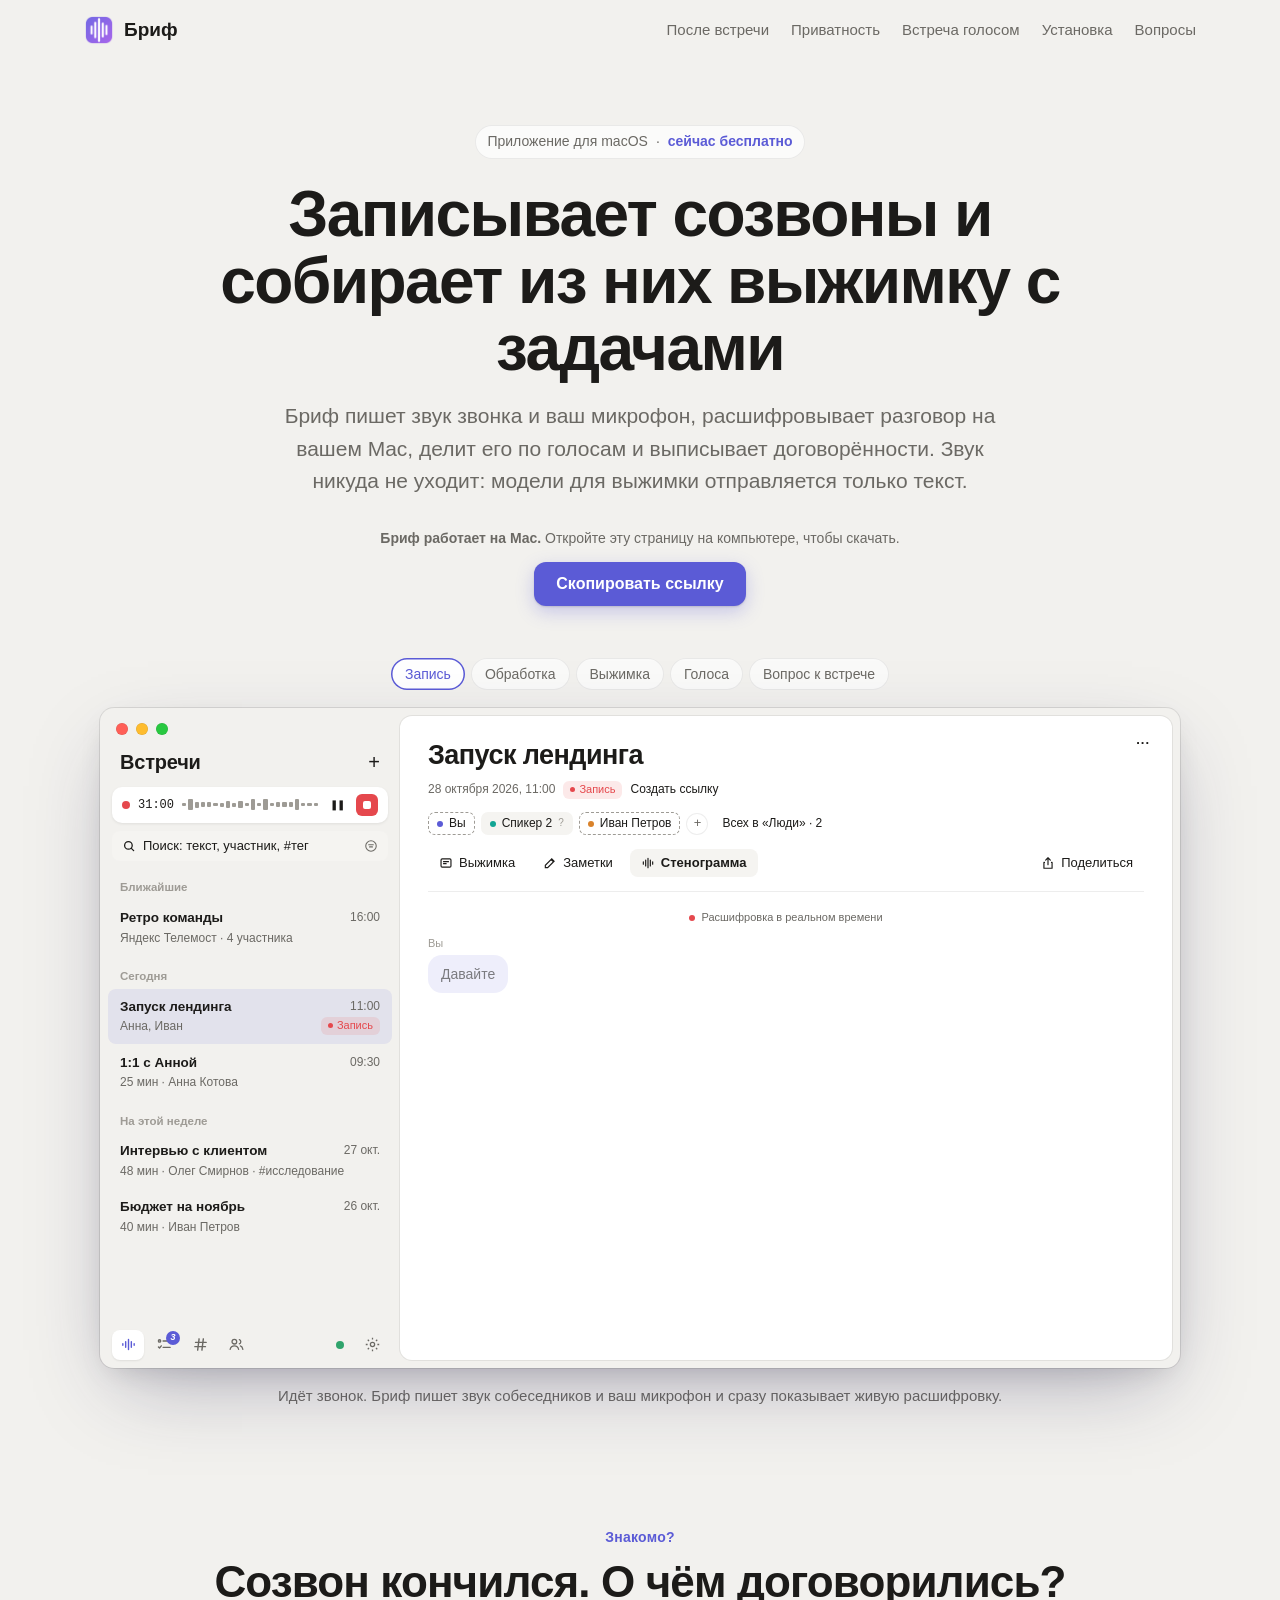
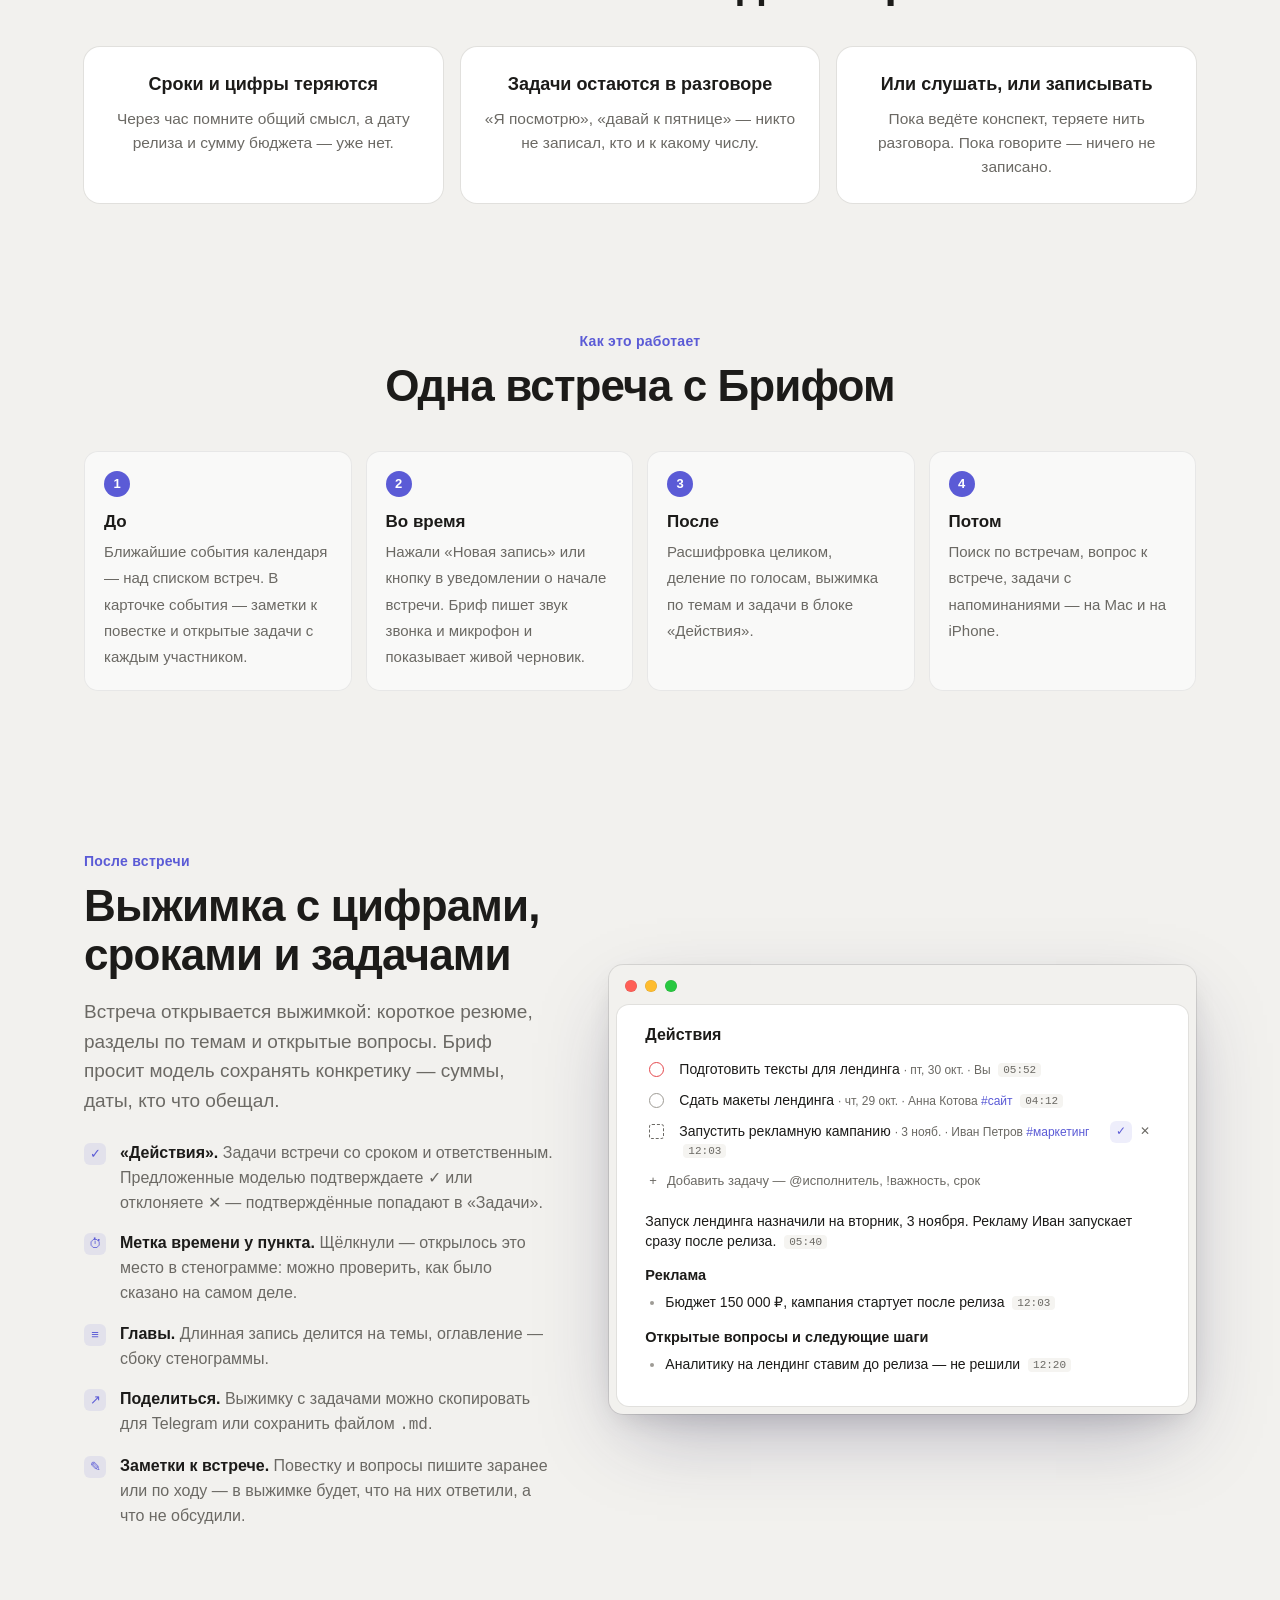
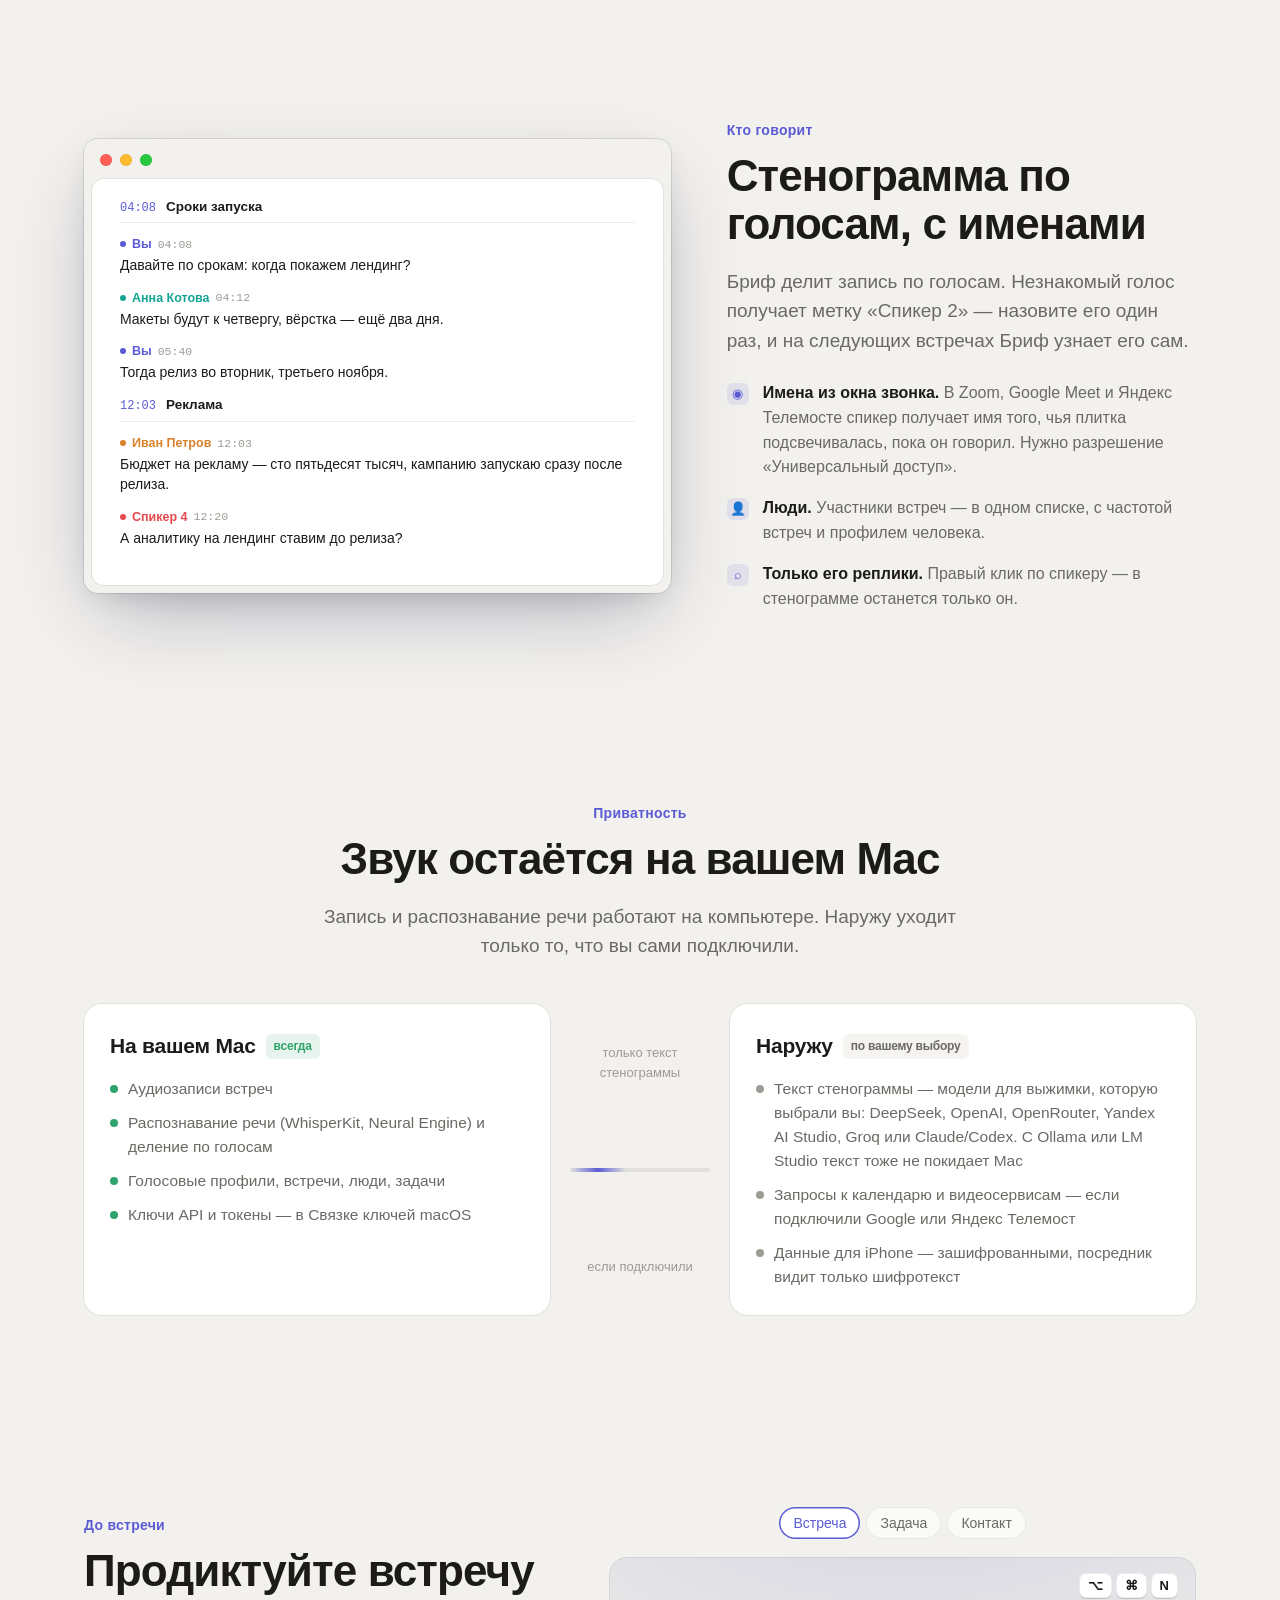
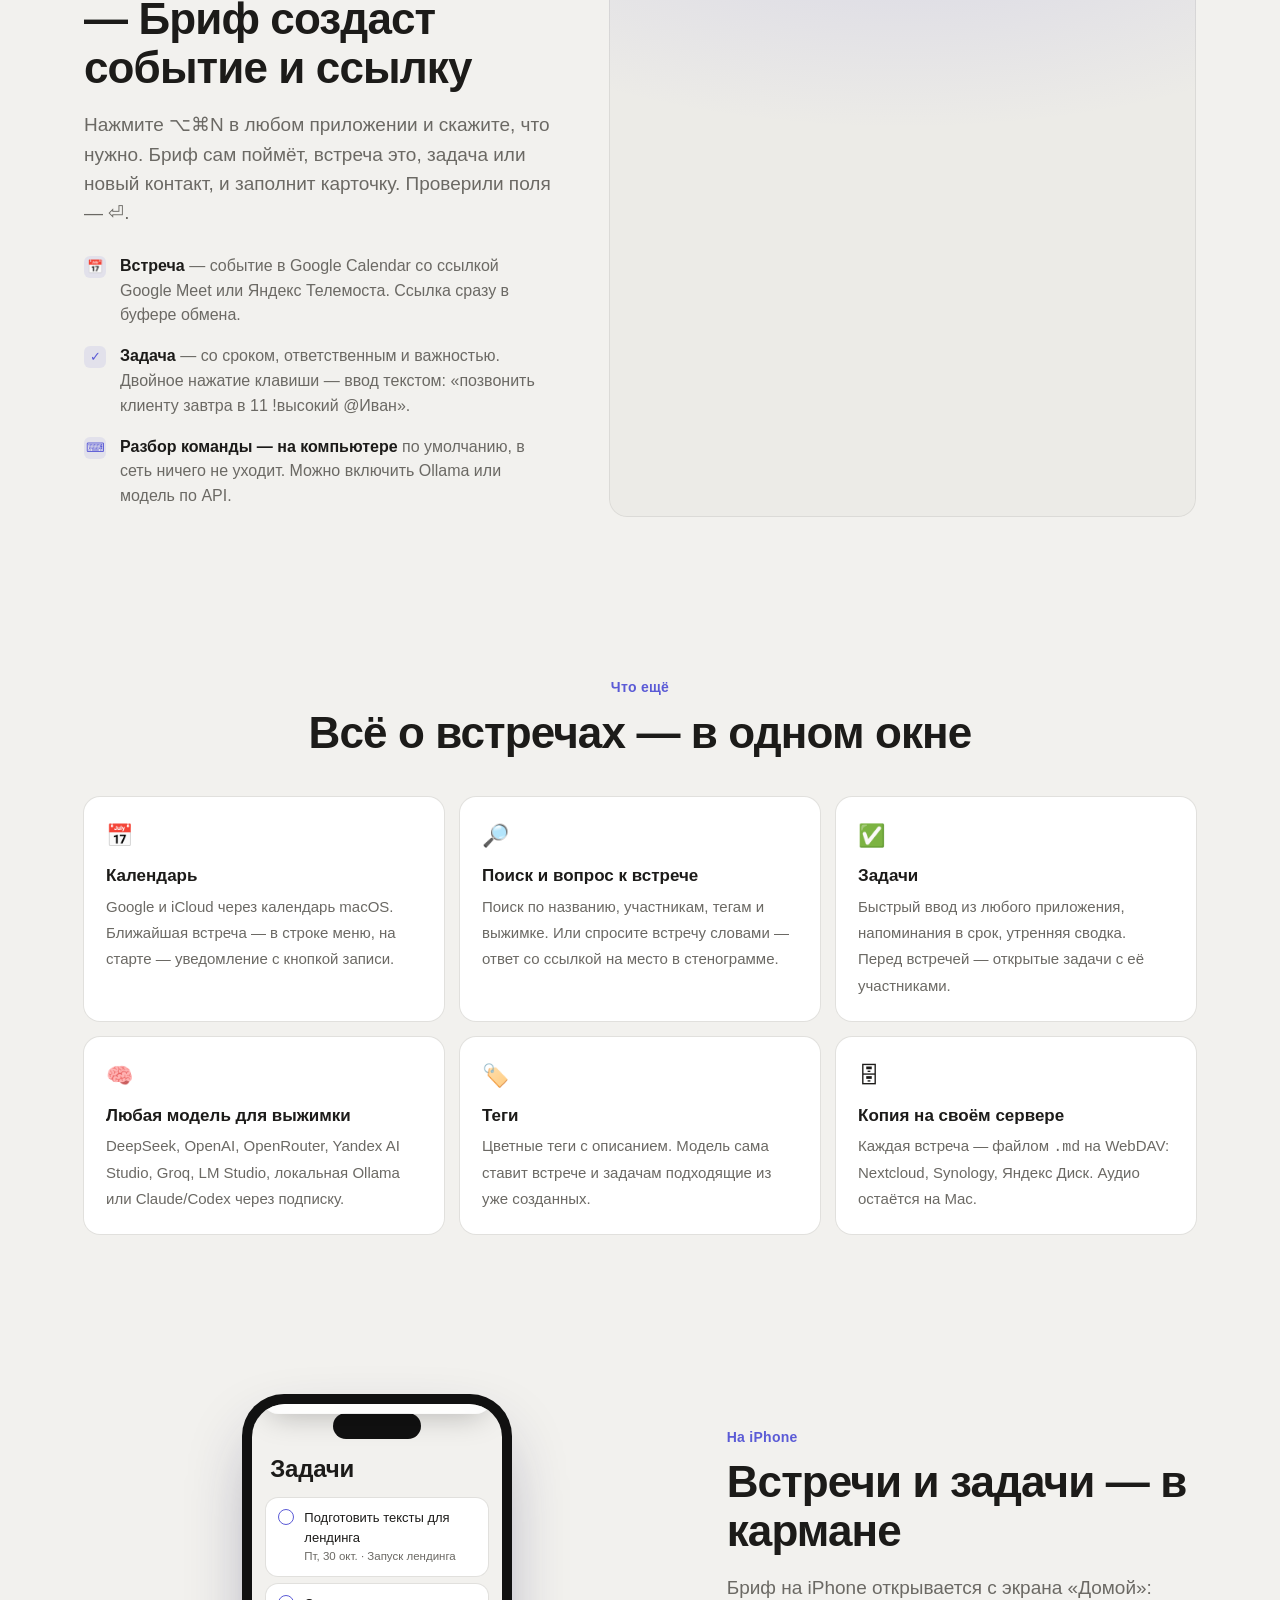
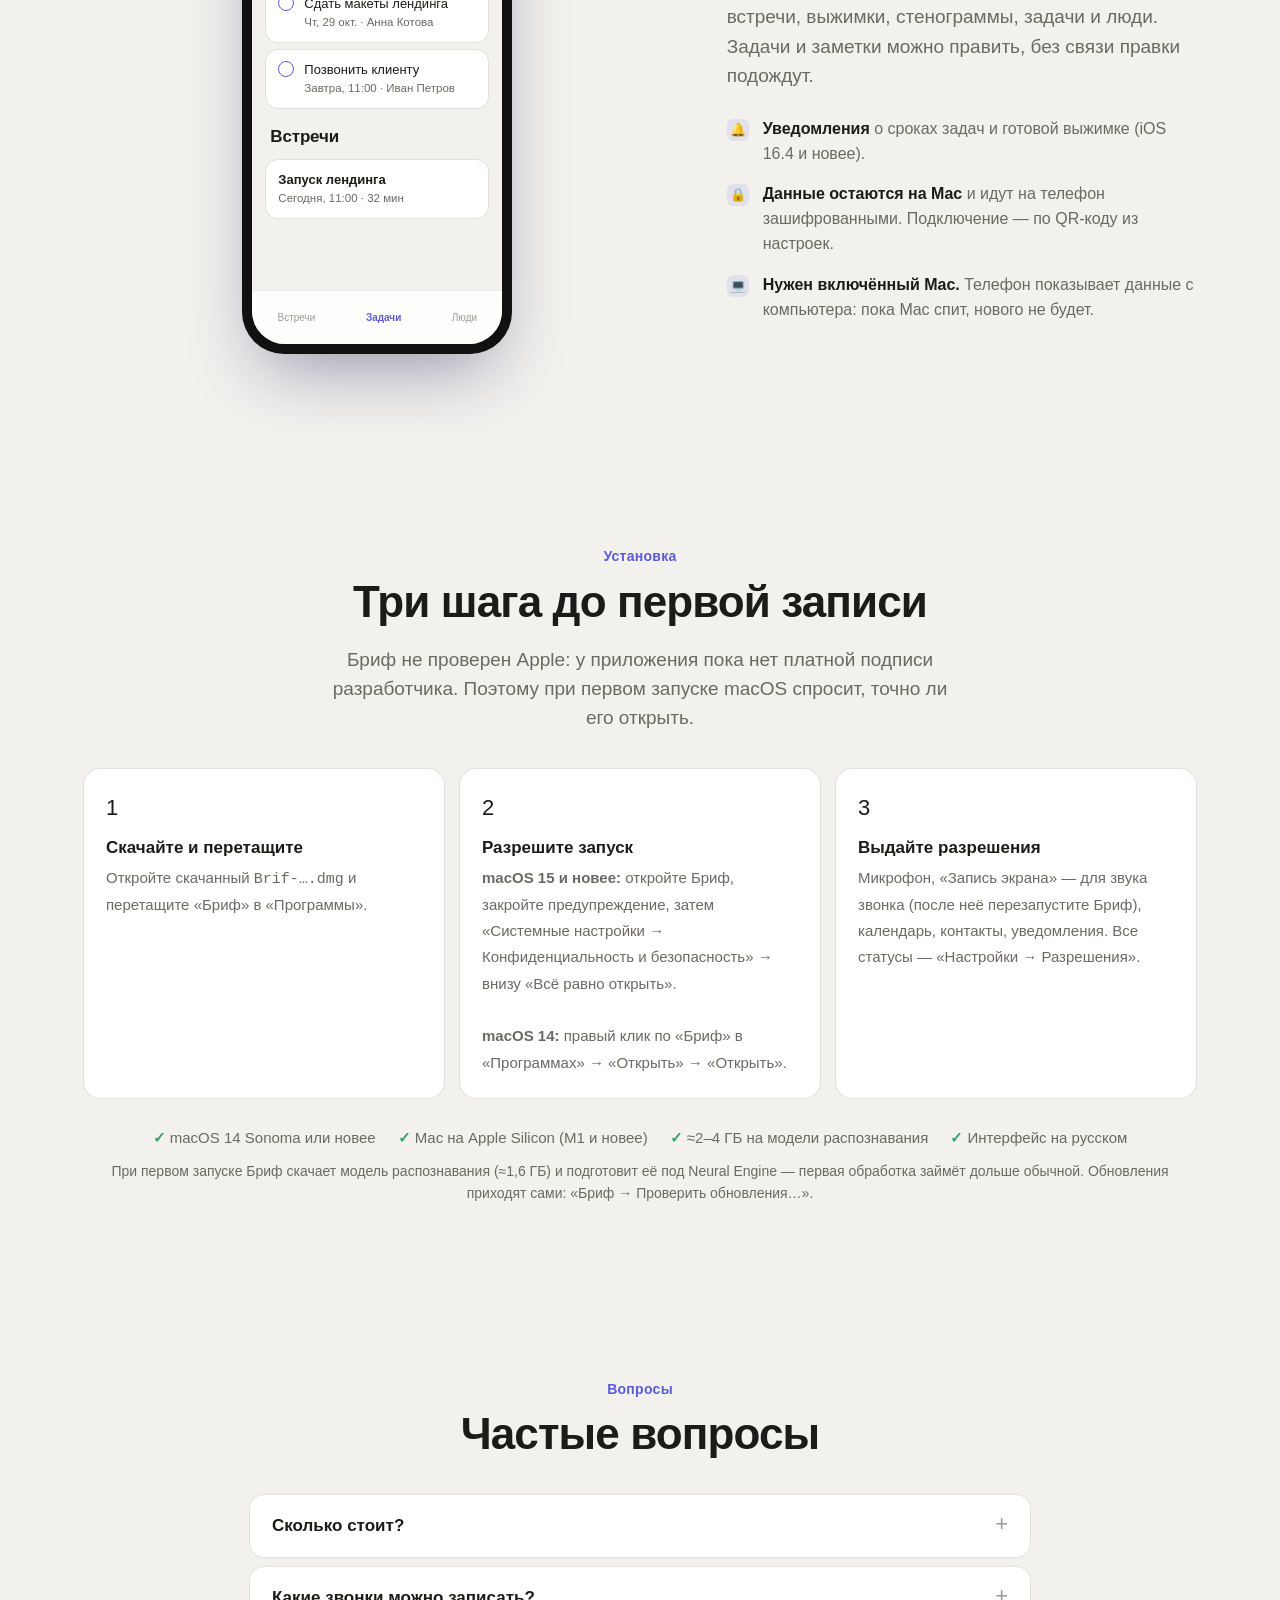
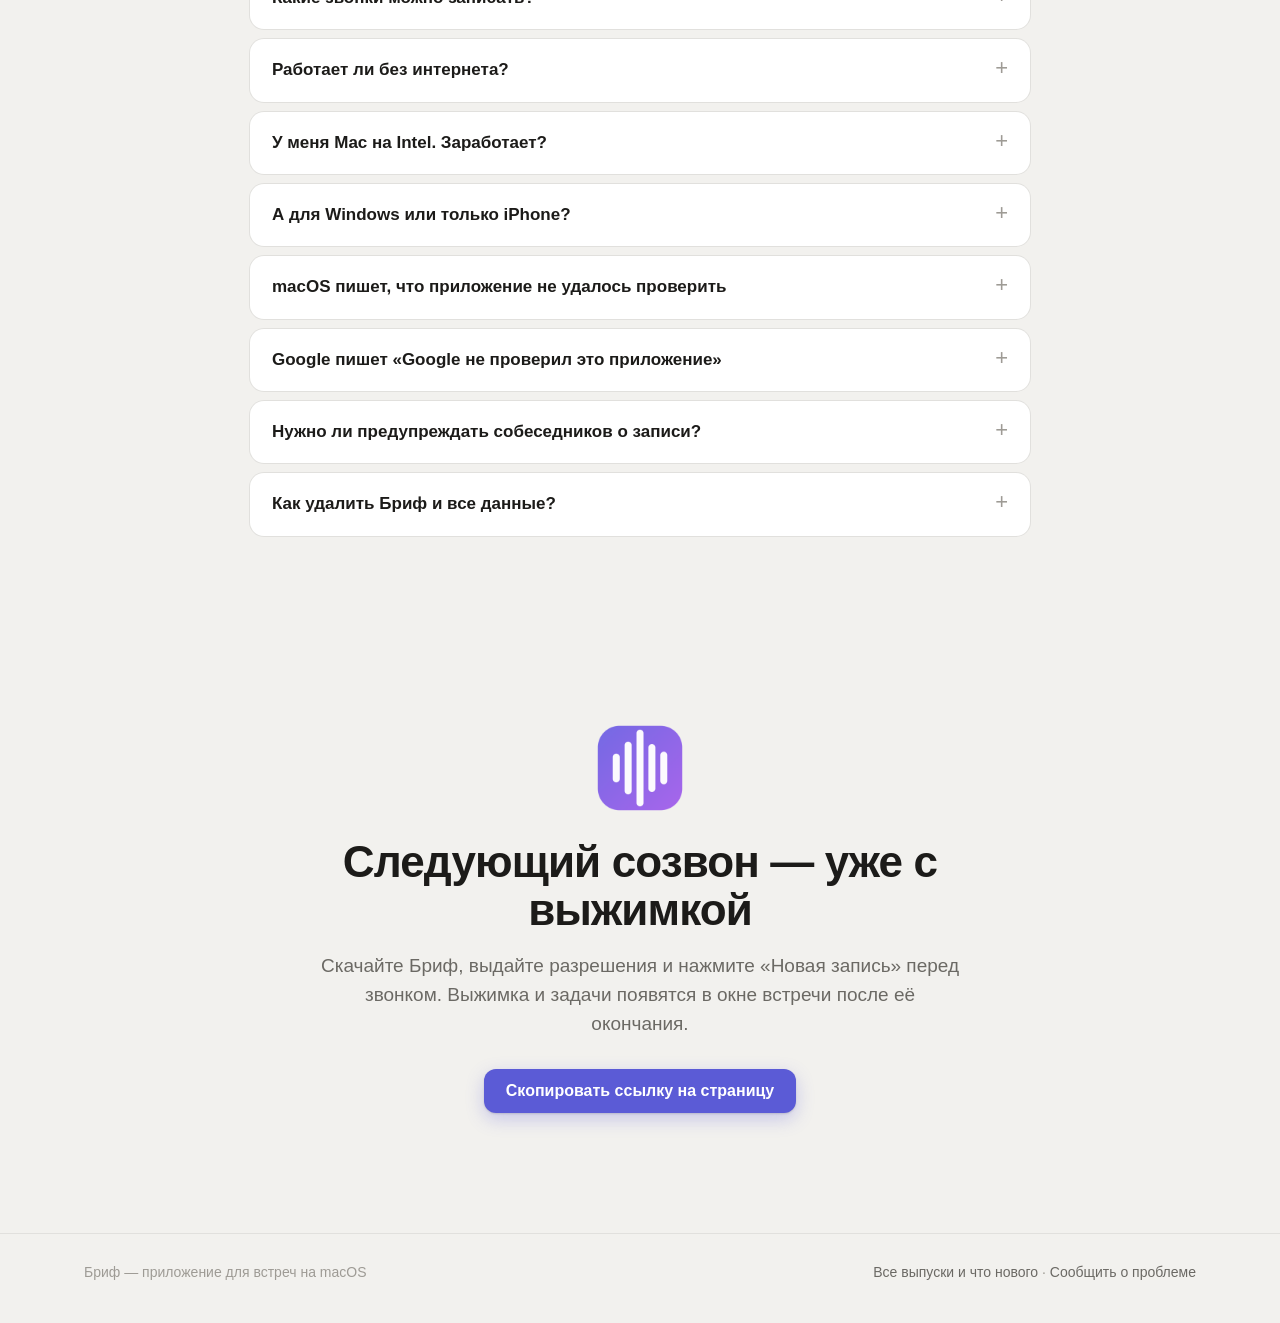
==== index.html @ f9ebab4f "Сайт: 7ab4087" ====
<!doctype html>
<html lang="ru">
<head>
<meta charset="utf-8">
<meta name="viewport" content="width=device-width, initial-scale=1">
<title>Бриф — записывает созвоны и делает выжимку с задачами · macOS</title>
<meta name="description" content="Приложение для Mac: записывает созвон, расшифровывает его на компьютере, делит по голосам и собирает выжимку с задачами. Звук не покидает Mac.">
<meta property="og:type" content="website">
<meta property="og:locale" content="ru_RU">
<meta property="og:title" content="Бриф — выжимка и задачи после каждого созвона">
<meta property="og:description" content="Записывает созвон, расшифровывает на вашем Mac, делит по голосам и собирает договорённости. Сейчас бесплатно.">
<meta property="og:image" content="https://23brezhnev.github.io/brif-releases/assets/og.png">
<meta property="og:image:width" content="1200">
<meta property="og:image:height" content="630">
<meta property="og:url" content="https://23brezhnev.github.io/brif-releases/">
<meta name="twitter:card" content="summary_large_image">
<link rel="icon" type="image/png" href="assets/favicon.png">
<link rel="apple-touch-icon" href="assets/icon.png">
<script>document.documentElement.classList.add('js')</script>
<link rel="stylesheet" href="styles.css">
<script src="app.js" defer></script>
</head>
<body>

<header class="topbar">
  <div class="wrap">
    <a class="brand" href="#"><img src="assets/icon.png" alt="">Бриф</a>
    <nav class="topnav">
      <a href="#after">После встречи</a>
      <a href="#privacy">Приватность</a>
      <a href="#voice">Встреча голосом</a>
      <a href="#install">Установка</a>
      <a href="#faq">Вопросы</a>
    </nav>
    <a class="btn small mac-only" data-download href="https://github.com/23brezhnev/brif-releases/releases/latest">Скачать</a>
  </div>
</header>

<main>

<!-- 1. Первый экран -->
<section class="hero">
  <div class="wrap">
    <span class="eyebrow"><span>Приложение для macOS</span><span>·</span><b>сейчас бесплатно</b></span>
    <h1>Записывает созвоны и собирает из них выжимку с задачами</h1>
    <p class="lead">Бриф пишет звук звонка и ваш микрофон, расшифровывает разговор на вашем Mac, делит его по голосам и выписывает договорённости. Звук никуда не уходит: модели для выжимки отправляется только текст.</p>
    <div class="cta">
      <a class="btn mac-only" data-download href="https://github.com/23brezhnev/brif-releases/releases/latest">
        <svg viewBox="0 0 24 24" fill="none" stroke="currentColor" stroke-width="2.2" stroke-linecap="round" stroke-linejoin="round"><path d="M12 4v11m0 0-4.5-4.5M12 15l4.5-4.5M5 20h14"/></svg>
        Скачать для Mac
      </a>
      <a class="btn ghost mac-only" href="#install">Как установить</a>
      <div class="not-mac" hidden>
        <p class="btn-note" style="margin:0 0 12px"><b>Бриф работает на Mac.</b> Откройте эту страницу на компьютере, чтобы скачать.</p>
        <button class="btn" type="button" data-copy>Скопировать ссылку</button>
      </div>
    </div>
    <p class="btn-note mac-only">macOS 14 или новее · Mac на Apple Silicon (M1 и новее) · 2–4 ГБ свободного места · <span data-version>dmg из последнего выпуска</span></p>

    <div class="hero-stage">
      <div class="scene-tabs" id="hero-tabs" role="tablist" aria-label="Сцены демонстрации">
        <button type="button">Запись<i class="prog"></i></button>
        <button type="button">Обработка<i class="prog"></i></button>
        <button type="button">Выжимка<i class="prog"></i></button>
        <button type="button">Голоса<i class="prog"></i></button>
        <button type="button">Вопрос к встрече<i class="prog"></i></button>
      </div>

      <div class="mac reveal in" id="hero-window" role="img" aria-label="Окно Брифа: запись встречи с живой расшифровкой, обработка, выжимка с блоком «Действия», переименование спикера и вопрос к встрече">
        <div class="lights"><i></i><i></i><i></i></div>
        <div class="body">
          <aside class="side">
            <div class="col-title"><b>Встречи</b><span class="plus">+</span></div>
            <div class="strip" hidden><span class="rd"></span><span class="clock">31:00</span><span class="lvl"></span><span class="pause">❚❚</span><span class="stop"></span></div>
            <div class="searchbox"><svg class="ico" viewBox="0 0 24 24" fill="none" stroke="currentColor" stroke-width="2.2" stroke-linecap="round"><circle cx="11" cy="11" r="6.5"/><path d="m16 16 4 4"/></svg>Поиск: текст, участник, #тег<svg class="ico f" viewBox="0 0 24 24" fill="none" stroke="currentColor" stroke-width="1.8" stroke-linecap="round"><circle cx="12" cy="12" r="9"/><path d="M8 10h8M9.5 13.5h5"/></svg></div>
            <div class="grow">
              <div class="group">Ближайшие</div>
              <div class="row"><div class="l1"><span class="t">Ретро команды</span><span class="time">16:00</span></div><div class="l2"><span class="m">Яндекс Телемост · 4 участника</span></div></div>
              <div class="group">Сегодня</div>
              <div class="row sel"><div class="l1"><span class="t">Запуск лендинга</span><span class="time">11:00</span></div><div class="l2"><span class="m" data-row-meta>32 мин · Анна, Иван +1 · #сайт</span><span class="pill" data-row-pill hidden></span></div></div>
              <div class="row"><div class="l1"><span class="t">1:1 с Анной</span><span class="time">09:30</span></div><div class="l2"><span class="m">25 мин · Анна Котова</span></div></div>
              <div class="group">На этой неделе</div>
              <div class="row"><div class="l1"><span class="t">Интервью с клиентом</span><span class="time">27 окт.</span></div><div class="l2"><span class="m">48 мин · Олег Смирнов · #исследование</span></div></div>
              <div class="row"><div class="l1"><span class="t">Бюджет на ноябрь</span><span class="time">26 окт.</span></div><div class="l2"><span class="m">40 мин · Иван Петров</span></div></div>
            </div>
            <div class="sectionbar">
              <span class="on" title="Встречи"><svg viewBox="0 0 24 24" fill="none" stroke="currentColor" stroke-width="2" stroke-linecap="round"><path d="M4 11v2M8 8v8M12 5v14M16 8v8M20 11v2"/></svg></span>
              <span title="Задачи"><svg viewBox="0 0 24 24" fill="none" stroke="currentColor" stroke-width="2" stroke-linecap="round" stroke-linejoin="round"><circle cx="5" cy="7" r="1.6"/><path d="m3.5 15.5 1.5 1.5 2.5-3M10 7h10M10 16h10"/></svg><i class="badge">3</i></span>
              <span title="Теги"><svg viewBox="0 0 24 24" fill="none" stroke="currentColor" stroke-width="2" stroke-linecap="round"><path d="M10 4 8 20M16 4l-2 16M5 9h15M4 15h15"/></svg></span>
              <span title="Люди"><svg viewBox="0 0 24 24" fill="none" stroke="currentColor" stroke-width="1.8" stroke-linecap="round"><circle cx="9" cy="8" r="3.3"/><path d="M3 19c.7-3.2 3.1-5 6-5s5.3 1.8 6 5M16 5a3.2 3.2 0 0 1 0 6M17.5 14c1.9.6 3 2.3 3.5 5"/></svg></span>
              <i class="stat" title="Модель распознавания готова"></i>
              <span class="gear" title="Настройки"><svg viewBox="0 0 24 24" fill="none" stroke="currentColor" stroke-width="1.8"><circle cx="12" cy="12" r="3"/><path d="M12 2.5v2.6M12 18.9v2.6M2.5 12h2.6M18.9 12h2.6M5.3 5.3l1.8 1.8M16.9 16.9l1.8 1.8M5.3 18.7l1.8-1.8M16.9 7.1l1.8-1.8"/></svg></span>
            </div>
          </aside>
          <div class="sheet">
            <div class="mh">
              <span class="more">···</span>
              <h4>Запуск лендинга</h4>
              <div class="meta" data-meta><span>28 октября 2026, 11:00</span><span class="sep">·</span><span>32 мин</span><span class="tagpill"><svg class="ico" viewBox="0 0 24 24" fill="none" stroke="currentColor" stroke-width="2"><path d="M3 12V4h8l10 10-8 8z"/><circle cx="7.5" cy="8" r="1.3"/></svg>#сайт</span></div>
              <div class="people" data-people>
                <span class="person sp"><i class="d" style="background:var(--sp1)"></i>Вы</span>
                <span class="person sp"><i class="d" style="background:var(--sp2)"></i>Анна Котова</span>
                <span class="person sp"><i class="d" style="background:var(--sp4)"></i>Иван Петров</span>
                <span class="add">+</span>
              </div>
              <div class="player" data-player><span class="play"></span><span>00:00</span><span class="track"></span><span>32:10</span></div>
              <div class="tabs">
                <span data-tab="summary" class="on"><svg class="ico" viewBox="0 0 24 24" fill="none" stroke="currentColor" stroke-width="2"><rect x="3.5" y="5" width="17" height="14" rx="2"/><path d="M7 9.5h10M7 13h6"/></svg>Выжимка<i class="cnt" data-cnt>2</i></span>
                <span data-tab="notes"><svg class="ico" viewBox="0 0 24 24" fill="none" stroke="currentColor" stroke-width="2" stroke-linecap="round"><path d="M4 20h4L19 9l-4-4L4 16zM14 6l4 4"/></svg>Заметки</span>
                <span data-tab="transcript"><svg class="ico" viewBox="0 0 24 24" fill="none" stroke="currentColor" stroke-width="2" stroke-linecap="round"><path d="M4 10v4M8 7v10M12 4v16M16 7v10M20 10v4"/></svg>Стенограмма</span>
                <span class="share"><svg class="ico" viewBox="0 0 24 24" fill="none" stroke="currentColor" stroke-width="2" stroke-linecap="round" stroke-linejoin="round"><path d="M12 3v12M8 7l4-4 4 4M6 11H5v10h14V11h-1"/></svg>Поделиться</span>
              </div>
              <div class="ask" data-ask><span class="spark">✦</span><span class="q">Спросить о встрече: о чём договорились, кто отвечает за…</span></div>
              <div class="hr"></div>
            </div>
            <div class="content">
              <div class="actions"><h6>Действия</h6>
                <div class="act ok"><span class="box"></span><div><span class="tt">Подготовить тексты для лендинга</span><span class="mm">· пт, 30 окт. · Вы</span> <span class="cite">05:52</span></div><div class="btns"></div></div>
                <div class="act ok"><span class="box"></span><div><span class="tt">Сдать макеты лендинга</span><span class="mm">· чт, 29 окт. · Анна Котова <span class="tg">#сайт</span></span> <span class="cite">04:12</span></div><div class="btns"></div></div>
              </div>
              <div class="md"><p>Запуск лендинга назначили на вторник, 3 ноября. Макеты Анна сдаёт к четвергу, вёрстка займёт ещё два дня. Рекламу Иван запускает сразу после релиза, бюджет — 150 000 ₽. <span class="cite">05:40</span></p></div>
            </div>
          </div>
        </div>
      </div>
      <p class="caption" id="hero-caption" aria-live="polite">Созвон закончился — выжимка, задачи и стенограмма уже в окне встречи.</p>
    </div>
  </div>
</section>

<!-- 2. Ситуация -->
<section class="block tight">
  <div class="wrap center">
    <div class="kicker">Знакомо?</div>
    <h2>Созвон кончился. О чём договорились?</h2>
    <div class="pains">
      <div class="pain reveal"><div class="q">Сроки и цифры теряются</div><p>Через час помните общий смысл, а дату релиза и сумму бюджета — уже нет.</p></div>
      <div class="pain reveal"><div class="q">Задачи остаются в разговоре</div><p>«Я посмотрю», «давай к пятнице» — никто не записал, кто и к какому числу.</p></div>
      <div class="pain reveal"><div class="q">Или слушать, или записывать</div><p>Пока ведёте конспект, теряете нить разговора. Пока говорите — ничего не записано.</p></div>
    </div>
  </div>
</section>

<!-- 3. Путь встречи -->
<section class="block tight">
  <div class="wrap">
    <div class="center"><div class="kicker">Как это работает</div><h2>Одна встреча с Брифом</h2></div>
    <div class="steps">
      <div class="step reveal"><b>До</b><span>Ближайшие события календаря — над списком встреч. В карточке события — заметки к повестке и открытые задачи с каждым участником.</span></div>
      <div class="step reveal"><b>Во время</b><span>Нажали «Новая запись» или кнопку в уведомлении о начале встречи. Бриф пишет звук звонка и микрофон и показывает живой черновик.</span></div>
      <div class="step reveal"><b>После</b><span>Расшифровка целиком, деление по голосам, выжимка по темам и задачи в блоке «Действия».</span></div>
      <div class="step reveal"><b>Потом</b><span>Поиск по встречам, вопрос к встрече, задачи с напоминаниями — на Mac и на iPhone.</span></div>
    </div>
  </div>
</section>

<!-- 4. После встречи -->
<section class="block" id="after">
  <div class="wrap split">
    <div class="copy reveal">
      <div class="kicker">После встречи</div>
      <h2>Выжимка с цифрами, сроками и задачами</h2>
      <p class="sub">Встреча открывается выжимкой: короткое резюме, разделы по темам и открытые вопросы. Бриф просит модель сохранять конкретику — суммы, даты, кто что обещал.</p>
      <ul class="points">
        <li><span class="ic">✓</span><span><b>«Действия».</b> Задачи встречи со сроком и ответственным. Предложенные моделью подтверждаете ✓ или отклоняете ✕ — подтверждённые попадают в «Задачи».</span></li>
        <li><span class="ic">⏱</span><span><b>Метка времени у пункта.</b> Щёлкнули — открылось это место в стенограмме: можно проверить, как было сказано на самом деле.</span></li>
        <li><span class="ic">≡</span><span><b>Главы.</b> Длинная запись делится на темы, оглавление — сбоку стенограммы.</span></li>
        <li><span class="ic">↗</span><span><b>Поделиться.</b> Выжимку с задачами можно скопировать для Telegram или сохранить файлом <code>.md</code>.</span></li>
        <li><span class="ic">✎</span><span><b>Заметки к встрече.</b> Повестку и вопросы пишите заранее или по ходу — в выжимке будет, что на них ответили, а что не обсудили.</span></li>
      </ul>
    </div>
    <div class="mac compact reveal" role="img" aria-label="Блок «Действия» и выжимка встречи с метками времени">
      <div class="lights"><i></i><i></i><i></i></div>
      <div class="sheet">
        <div class="content">
          <div class="actions"><h6>Действия</h6>
            <div class="act ok hi"><span class="box"></span><div><span class="tt">Подготовить тексты для лендинга</span><span class="mm">· пт, 30 окт. · Вы</span> <span class="cite">05:52</span></div><div class="btns"></div></div>
            <div class="act ok"><span class="box"></span><div><span class="tt">Сдать макеты лендинга</span><span class="mm">· чт, 29 окт. · Анна Котова <span class="tg">#сайт</span></span> <span class="cite">04:12</span></div><div class="btns"></div></div>
            <div class="act"><span class="box"></span><div><span class="tt">Запустить рекламную кампанию</span><span class="mm">· 3 нояб. · Иван Петров <span class="tg">#маркетинг</span></span> <span class="cite">12:03</span></div><div class="btns"><i class="hot">✓</i><i>✕</i></div></div>
            <div class="addtask"><span>+</span>Добавить задачу — @исполнитель, !важность, срок</div>
          </div>
          <div class="md">
            <p>Запуск лендинга назначили на вторник, 3 ноября. Рекламу Иван запускает сразу после релиза. <span class="cite">05:40</span></p>
            <h5>Реклама</h5>
            <ul><li>Бюджет 150 000 ₽, кампания стартует после релиза <span class="cite">12:03</span></li></ul>
            <h5>Открытые вопросы и следующие шаги</h5>
            <ul><li>Аналитику на лендинг ставим до релиза — не решили <span class="cite">12:20</span></li></ul>
          </div>
        </div>
      </div>
    </div>
  </div>
</section>

<!-- 5. Кто говорит -->
<section class="block">
  <div class="wrap split flip">
    <div class="copy reveal">
      <div class="kicker">Кто говорит</div>
      <h2>Стенограмма по голосам, с именами</h2>
      <p class="sub">Бриф делит запись по голосам. Незнакомый голос получает метку «Спикер 2» — назовите его один раз, и на следующих встречах Бриф узнает его сам.</p>
      <ul class="points">
        <li><span class="ic">◉</span><span><b>Имена из окна звонка.</b> В Zoom, Google Meet и Яндекс Телемосте спикер получает имя того, чья плитка подсвечивалась, пока он говорил. Нужно разрешение «Универсальный доступ».</span></li>
        <li><span class="ic">👤</span><span><b>Люди.</b> Участники встреч — в одном списке, с частотой встреч и профилем человека.</span></li>
        <li><span class="ic">⌕</span><span><b>Только его реплики.</b> Правый клик по спикеру — в стенограмме останется только он.</span></li>
      </ul>
    </div>
    <div class="mac compact reveal" role="img" aria-label="Стенограмма, разделённая по голосам и главам">
      <div class="lights"><i></i><i></i><i></i></div>
      <div class="sheet">
        <div class="content">
          <div class="chap"><span class="ct">04:08</span><b>Сроки запуска</b></div>
          <div class="tr"><div class="who" style="color:var(--sp1)">Вы <span class="ts">04:08</span></div><div class="txt">Давайте по срокам: когда покажем лендинг?</div></div>
          <div class="tr"><div class="who" style="color:var(--sp2)">Анна Котова <span class="ts">04:12</span></div><div class="txt">Макеты будут к четвергу, вёрстка — ещё два дня.</div></div>
          <div class="tr"><div class="who" style="color:var(--sp1)">Вы <span class="ts">05:40</span></div><div class="txt">Тогда релиз во вторник, третьего ноября.</div></div>
          <div class="chap"><span class="ct">12:03</span><b>Реклама</b></div>
          <div class="tr"><div class="who" style="color:var(--sp4)">Иван Петров <span class="ts">12:03</span></div><div class="txt">Бюджет на рекламу — сто пятьдесят тысяч, кампанию запускаю сразу после релиза.</div></div>
          <div class="tr"><div class="who" style="color:var(--sp3)">Спикер 4 <span class="ts">12:20</span></div><div class="txt">А аналитику на лендинг ставим до релиза?</div></div>
        </div>
      </div>
    </div>
  </div>
</section>

<!-- 6. Приватность -->
<section class="block" id="privacy">
  <div class="wrap center">
    <div class="kicker">Приватность</div>
    <h2>Звук остаётся на вашем Mac</h2>
    <p class="sub">Запись и распознавание речи работают на компьютере. Наружу уходит только то, что вы сами подключили.</p>
    <div class="privacy" style="text-align:left">
      <div class="zone reveal">
        <h3>На вашем Mac <span class="tag">всегда</span></h3>
        <ul>
          <li>Аудиозаписи встреч</li>
          <li>Распознавание речи (WhisperKit, Neural Engine) и деление по голосам</li>
          <li>Голосовые профили, встречи, люди, задачи</li>
          <li>Ключи API и токены — в Связке ключей macOS</li>
        </ul>
      </div>
      <div class="flow reveal"><span>только текст<br>стенограммы</span><div class="pipe"></div><span>если подключили</span></div>
      <div class="zone cloud reveal">
        <h3>Наружу <span class="tag">по вашему выбору</span></h3>
        <ul>
          <li>Текст стенограммы — модели для выжимки, которую выбрали вы: DeepSeek, OpenAI, OpenRouter, Yandex AI Studio, Groq или Claude/Codex. С Ollama или LM Studio текст тоже не покидает Mac</li>
          <li>Запросы к календарю и видеосервисам — если подключили Google или Яндекс Телемост</li>
          <li>Данные для iPhone — зашифрованными, посредник видит только шифротекст</li>
        </ul>
      </div>
    </div>
  </div>
</section>

<!-- 7. Встреча голосом -->
<section class="block" id="voice">
  <div class="wrap split">
    <div class="copy reveal">
      <div class="kicker">До встречи</div>
      <h2>Продиктуйте встречу — Бриф создаст событие и ссылку</h2>
      <p class="sub">Нажмите ⌥⌘N в любом приложении и скажите, что нужно. Бриф сам поймёт, встреча это, задача или новый контакт, и заполнит карточку. Проверили поля — ⏎.</p>
      <ul class="points">
        <li><span class="ic">📅</span><span><b>Встреча</b> — событие в Google Calendar со ссылкой Google Meet или Яндекс Телемоста. Ссылка сразу в буфере обмена.</span></li>
        <li><span class="ic">✓</span><span><b>Задача</b> — со сроком, ответственным и важностью. Двойное нажатие клавиши — ввод текстом: «позвонить клиенту завтра в 11 !высокий @Иван».</span></li>
        <li><span class="ic">⌨</span><span><b>Разбор команды — на компьютере</b> по умолчанию, в сеть ничего не уходит. Можно включить Ollama или модель по API.</span></li>
      </ul>
    </div>
    <div class="reveal">
      <div class="scene-tabs" id="voice-tabs" role="tablist" aria-label="Что можно продиктовать">
        <button type="button">Встреча<i class="prog"></i></button>
        <button type="button">Задача<i class="prog"></i></button>
        <button type="button">Контакт<i class="prog"></i></button>
      </div>
      <div class="vm-stage" id="voice-stage" role="img" aria-label="Голосовая команда: плашка с волной, затем карточка встречи, задачи или контакта и готовое событие со ссылкой">
        <div class="kbd"><kbd>⌥</kbd><kbd>⌘</kbd><kbd>N</kbd></div>
        <div class="vpill"><span class="rdot"></span><span class="wave"></span><span class="tm">0:03</span><span class="recb"></span><span class="busy"><span class="spin"></span>Разбираю…</span><span class="x">✕</span></div>
        <div class="card-vm show">
          <div class="okh">Встреча создана</div>
          <div class="ttl">Созвон с Иваном</div>
          <div class="sub2">29 октября 2026, 15:00 · 1 ч · Иван Петров</div>
          <div class="linkbox"><span style="color:var(--accent)">▶</span><span class="u">https://meet.g…/xpd-qmrw-ken</span><span>Скопировано</span><span>Открыть</span></div>
          <div class="note">Ссылка на Google Meet в буфере обмена — можно вставлять в чат.</div>
          <div class="foot"><span class="re">Открыть в календаре</span><span class="go">Готово</span></div>
        </div>
      </div>
    </div>
  </div>
</section>

<!-- 8. Что ещё -->
<section class="block tight">
  <div class="wrap">
    <div class="center"><div class="kicker">Что ещё</div><h2>Всё о встречах — в одном окне</h2></div>
    <div class="grid">
      <div class="card reveal"><div class="em">📅</div><b>Календарь</b><span>Google и iCloud через календарь macOS. Ближайшая встреча — в строке меню, на старте — уведомление с кнопкой записи.</span></div>
      <div class="card reveal"><div class="em">🔎</div><b>Поиск и вопрос к встрече</b><span>Поиск по названию, участникам, тегам и выжимке. Или спросите встречу словами — ответ со ссылкой на место в стенограмме.</span></div>
      <div class="card reveal"><div class="em">✅</div><b>Задачи</b><span>Быстрый ввод из любого приложения, напоминания в срок, утренняя сводка. Перед встречей — открытые задачи с её участниками.</span></div>
      <div class="card reveal"><div class="em">🧠</div><b>Любая модель для выжимки</b><span>DeepSeek, OpenAI, OpenRouter, Yandex AI Studio, Groq, LM Studio, локальная Ollama или Claude/Codex через подписку.</span></div>
      <div class="card reveal"><div class="em">🏷️</div><b>Теги</b><span>Цветные теги с описанием. Модель сама ставит встрече и задачам подходящие из уже созданных.</span></div>
      <div class="card reveal"><div class="em">🗄</div><b>Копия на своём сервере</b><span>Каждая встреча — файлом <code>.md</code> на WebDAV: Nextcloud, Synology, Яндекс Диск. Аудио остаётся на Mac.</span></div>
    </div>
  </div>
</section>

<!-- 9. iPhone -->
<section class="block">
  <div class="wrap split flip">
    <div class="copy reveal">
      <div class="kicker">На iPhone</div>
      <h2>Встречи и задачи — в кармане</h2>
      <p class="sub">Бриф на iPhone открывается с экрана «Домой»: встречи, выжимки, стенограммы, задачи и люди. Задачи и заметки можно править, без связи правки подождут.</p>
      <ul class="points">
        <li><span class="ic">🔔</span><span><b>Уведомления</b> о сроках задач и готовой выжимке (iOS 16.4 и новее).</span></li>
        <li><span class="ic">🔒</span><span><b>Данные остаются на Mac</b> и идут на телефон зашифрованными. Подключение — по QR-коду из настроек.</span></li>
        <li><span class="ic">💻</span><span><b>Нужен включённый Mac.</b> Телефон показывает данные с компьютера: пока Mac спит, нового не будет.</span></li>
      </ul>
    </div>
    <div class="phone reveal" id="phone" role="img" aria-label="Бриф на iPhone: уведомление о готовой выжимке и список задач">
      <div class="scr">
        <div class="notch"></div>
        <div class="notif"><img src="assets/icon.png" alt=""><div><b>Бриф</b><br>Выжимка готова: «Запуск лендинга»</div></div>
        <div class="ph">Задачи</div>
        <div class="pc task"><span class="box"></span><div><div class="t">Подготовить тексты для лендинга</div><div class="m">Пт, 30 окт. · Запуск лендинга</div></div></div>
        <div class="pc task"><span class="box"></span><div><div class="t">Сдать макеты лендинга</div><div class="m">Чт, 29 окт. · Анна Котова</div></div></div>
        <div class="pc task"><span class="box"></span><div><div class="t">Позвонить клиенту</div><div class="m">Завтра, 11:00 · Иван Петров</div></div></div>
        <div class="ph" style="font-size:17px;margin-top:16px">Встречи</div>
        <div class="pc"><b>Запуск лендинга</b><div class="m">Сегодня, 11:00 · 32 мин</div></div>
        <div class="tabbar"><span>Встречи</span><span class="on">Задачи</span><span>Люди</span></div>
      </div>
    </div>
  </div>
</section>

<!-- 10. Установка -->
<section class="block" id="install">
  <div class="wrap">
    <div class="center"><div class="kicker">Установка</div><h2>Три шага до первой записи</h2>
      <p class="sub">Бриф не проверен Apple: у приложения пока нет платной подписи разработчика. Поэтому при первом запуске macOS спросит, точно ли его открыть.</p></div>
    <div class="install">
      <div class="card reveal"><div class="em">1</div><b>Скачайте и перетащите</b><span>Откройте скачанный <code>Brif-….dmg</code> и перетащите «Бриф» в «Программы».</span></div>
      <div class="card reveal"><div class="em">2</div><b>Разрешите запуск</b><span><b style="display:inline">macOS 15 и новее:</b> откройте Бриф, закройте предупреждение, затем «Системные настройки → Конфиденциальность и безопасность» → внизу «Всё равно открыть».<br><br><b style="display:inline">macOS 14:</b> правый клик по «Бриф» в «Программах» → «Открыть» → «Открыть».</span></div>
      <div class="card reveal"><div class="em">3</div><b>Выдайте разрешения</b><span>Микрофон, «Запись экрана» — для звука звонка (после неё перезапустите Бриф), календарь, контакты, уведомления. Все статусы — «Настройки → Разрешения».</span></div>
    </div>
    <div class="req">
      <span>macOS 14 Sonoma или новее</span><span>Mac на Apple Silicon (M1 и новее)</span><span>≈2–4 ГБ на модели распознавания</span><span>Интерфейс на русском</span>
    </div>
    <p class="btn-note center">При первом запуске Бриф скачает модель распознавания (≈1,6 ГБ) и подготовит её под Neural Engine — первая обработка займёт дольше обычной. Обновления приходят сами: «Бриф → Проверить обновления…».</p>
  </div>
</section>

<!-- 11. Вопросы -->
<section class="block tight" id="faq">
  <div class="wrap">
    <div class="center"><div class="kicker">Вопросы</div><h2>Частые вопросы</h2></div>
    <div class="faq">
      <details><summary>Сколько стоит?</summary><p>Сейчас Бриф бесплатный. Если для выжимки вы выберете платную модель по API (например, OpenAI или DeepSeek), её оплачиваете у поставщика модели напрямую, по их тарифам. С Ollama или LM Studio выжимка считается на вашем Mac.</p></details>
      <details><summary>Какие звонки можно записать?</summary><p>Любые, где звук идёт через Mac: Zoom, Google Meet, Яндекс Телемост, Teams, Telegram и другие. Бриф пишет системный звук (собеседников) и ваш микрофон. Имена спикеров по окну звонка подтягиваются в Zoom, Google Meet и Яндекс Телемосте.</p></details>
      <details><summary>Работает ли без интернета?</summary><p>Запись, расшифровка и деление по голосам работают без интернета. Для выжимки нужна модель: облачной — нужен интернет, локальной (Ollama, LM Studio) — нет.</p></details>
      <details><summary>У меня Mac на Intel. Заработает?</summary><p>Нет. Бриф собран для Mac на Apple Silicon (M1 и новее): распознавание речи использует Neural Engine этих процессоров. Проверить свой Mac: меню  → «Об этом Mac» → строка «Чип».</p></details>
      <details><summary>А для Windows или только iPhone?</summary><p>Нет. Бриф — приложение для macOS. Версия для iPhone дополняет Mac: показывает его встречи и задачи и без Mac не работает.</p></details>
      <details><summary>macOS пишет, что приложение не удалось проверить</summary><p>Так macOS встречает приложения без платной подписи Apple. Откройте «Системные настройки → Конфиденциальность и безопасность», внизу будет сообщение про «Бриф» и кнопка «Всё равно открыть». Это нужно сделать один раз.</p></details>
      <details><summary>Google пишет «Google не проверил это приложение»</summary><p>Подключение Google (Meet и контакты) пока не прошло проверку Google. Нажмите «Дополнительно» → «Перейти на страницу…», чтобы продолжить. Бриф получает доступ только к событиям ваших календарей, контактам и созданным им комнатам Meet. Пока проверки нет, Google пускает ограниченное число пользователей. Если подключиться не получается, Бриф работает и без Google: календарь берётся из macOS, ссылку на встречу можно вставить свою или создать в Телемосте.</p></details>
      <details><summary>Нужно ли предупреждать собеседников о записи?</summary><p>Да, предупредите участников, что встреча записывается. Это вежливо, а в некоторых странах и компаниях — обязательно.</p></details>
      <details><summary>Как удалить Бриф и все данные?</summary><p>Данные лежат в <code>~/Library/Application Support/Стенограф/</code>, экспорт — в <code>~/Documents/Бриф/</code>, секреты — в Связке ключей. Удалить всё разом можно кнопкой «Настройки → О приложении → Удалить все данные»: она сотрёт встречи, людей, задачи, настройки и ключи, а по желанию ещё модели, папку с <code>.md</code> и само приложение.</p></details>
    </div>
  </div>
</section>

<!-- 12. Финал -->
<section class="final">
  <div class="wrap">
    <img src="assets/icon.png" alt="">
    <h2>Следующий созвон — уже с выжимкой</h2>
    <p class="sub">Скачайте Бриф, выдайте разрешения и нажмите «Новая запись» перед звонком. Выжимка и задачи появятся в окне встречи после её окончания.</p>
    <div class="cta">
      <a class="btn mac-only" data-download href="https://github.com/23brezhnev/brif-releases/releases/latest">
        <svg viewBox="0 0 24 24" fill="none" stroke="currentColor" stroke-width="2.2" stroke-linecap="round" stroke-linejoin="round"><path d="M12 4v11m0 0-4.5-4.5M12 15l4.5-4.5M5 20h14"/></svg>
        Скачать для Mac
      </a>
      <div class="not-mac" hidden><button class="btn" type="button" data-copy>Скопировать ссылку на страницу</button></div>
    </div>
    <p class="btn-note mac-only">macOS 14+ · Apple Silicon · <span data-version>бесплатно</span></p>
  </div>
</section>

</main>

<footer>
  <div class="wrap">
    <span>Бриф — приложение для встреч на macOS</span>
    <span><a href="https://github.com/23brezhnev/brif-releases/releases">Все выпуски и что нового</a> · <a href="https://github.com/23brezhnev/brif-releases/issues">Сообщить о проблеме</a></span>
  </div>
</footer>

</body>
</html>
---- styles.css ----
/* Лендинг Брифа. Цвета и размеры интерфейса — из Sources/Brif/Views/Design/Theme.swift. */

:root {
  --canvas: #F2F1EE;
  --sheet: #FFFFFF;
  --hairline: rgba(0, 0, 0, .07);
  --nav-selection: #FFFFFF;
  --hover: rgba(0, 0, 0, .045);
  --muted: #F5F4F1;
  --text: #1C1B19;
  --text-2: #6B6964;
  --text-3: #9E9B95;
  --accent: #5B5BD6;
  --accent-soft: rgba(91, 91, 214, .10);
  --rec: #E5484D;
  --ok: #30A46C;
  --warn: #D9822B;
  --sp1: #5B5BD6; --sp2: #12A594; --sp3: #E5484D; --sp4: #D9822B; --sp5: #8E4EC6; --sp6: #30A46C;
  --radius: 12px;
  --font: -apple-system, BlinkMacSystemFont, "SF Pro Text", "Segoe UI", Inter, Roboto, "Helvetica Neue", Arial, sans-serif;
  --mono: ui-monospace, "SF Mono", Menlo, monospace;
}

* { box-sizing: border-box; }
[hidden] { display: none !important; }
html { scroll-behavior: smooth; -webkit-text-size-adjust: 100%; }
html, body { overflow-x: clip; }
body {
  margin: 0; background: var(--canvas); color: var(--text);
  font: 17px/1.55 var(--font); -webkit-font-smoothing: antialiased;
}
a { color: var(--accent); text-decoration: none; }
a:hover { text-decoration: underline; }
img { max-width: 100%; display: block; }
.wrap { max-width: 1160px; margin: 0 auto; padding: 0 24px; }

/* ---------- Шапка ---------- */
.topbar {
  position: sticky; top: 0; z-index: 20;
  background: rgba(242, 241, 238, .82); backdrop-filter: saturate(1.6) blur(14px);
  -webkit-backdrop-filter: saturate(1.6) blur(14px);
  border-bottom: 1px solid transparent; transition: border-color .2s;
}
.topbar.scrolled { border-bottom-color: var(--hairline); }
.topbar .wrap { display: flex; align-items: center; gap: 24px; height: 60px; }
.brand { display: flex; align-items: center; gap: 10px; font-weight: 700; font-size: 19px; color: var(--text); }
.brand:hover { text-decoration: none; }
.brand img { width: 30px; height: 30px; }
.topnav { display: flex; gap: 22px; margin-left: auto; font-size: 15px; }
.topnav a { color: var(--text-2); }
.topnav a:hover { color: var(--text); text-decoration: none; }

/* ---------- Кнопки ---------- */
.btn {
  display: inline-flex; align-items: center; gap: 9px; border: 0; cursor: pointer;
  font: 600 16px/1 var(--font); padding: 14px 22px; border-radius: 12px;
  background: var(--accent); color: #fff; box-shadow: 0 1px 2px rgba(0,0,0,.12), 0 6px 18px rgba(91,91,214,.28);
  transition: transform .15s, box-shadow .15s, background .15s;
}
.btn:hover { text-decoration: none; background: #4F4FC9; transform: translateY(-1px); }
.btn svg { width: 18px; height: 18px; }
.btn.small { padding: 9px 14px; font-size: 14px; border-radius: 9px; box-shadow: none; }
.btn.ghost { background: transparent; color: var(--text); box-shadow: inset 0 0 0 1px var(--hairline); }
.btn.ghost:hover { background: var(--hover); }
.btn-note { font-size: 14px; color: var(--text-2); margin-top: 12px; }

/* ---------- Первый экран ---------- */
.hero { padding: 64px 0 40px; text-align: center; }
.eyebrow { display: inline-flex; gap: 8px; align-items: center; font-size: 14px; color: var(--text-2);
  padding: 6px 12px; border-radius: 999px; background: rgba(255,255,255,.7); box-shadow: inset 0 0 0 1px var(--hairline); }
.eyebrow b { color: var(--accent); font-weight: 600; }
.hero h1 { font-size: clamp(38px, 6vw, 64px); line-height: 1.05; letter-spacing: -.025em; margin: 22px auto 18px; max-width: 900px; }
.hero .lead { font-size: clamp(18px, 2.2vw, 21px); color: var(--text-2); max-width: 720px; margin: 0 auto 30px; }
.hero .cta { display: flex; gap: 12px; justify-content: center; flex-wrap: wrap; }
.hero-stage { margin-top: 52px; }

/* ---------- Разделы ---------- */
section.block { padding: 96px 0; }
section.block.tight { padding: 64px 0; }
.kicker { font-size: 14px; font-weight: 600; color: var(--accent); letter-spacing: .02em; margin-bottom: 10px; }
h2 { font-size: clamp(30px, 4vw, 44px); line-height: 1.1; letter-spacing: -.02em; margin: 0 0 18px; }
h3 { font-size: 21px; margin: 0 0 8px; letter-spacing: -.01em; }
.sub { color: var(--text-2); font-size: 19px; max-width: 640px; margin: 0; }
.center { text-align: center; }
.center .sub { margin: 0 auto; }

.split { display: grid; grid-template-columns: 1fr 1.25fr; gap: 56px; align-items: center; }
.split.flip { grid-template-columns: 1.25fr 1fr; }
.split.flip > .copy { order: 2; }
.points { list-style: none; padding: 0; margin: 26px 0 0; display: grid; gap: 16px; }
.points li { display: grid; grid-template-columns: 26px 1fr; gap: 10px; color: var(--text-2); font-size: 16px; }
.points li b { color: var(--text); font-weight: 600; }
.points .ic { width: 22px; height: 22px; border-radius: 6px; background: var(--accent-soft); color: var(--accent);
  display: grid; place-items: center; font-size: 13px; margin-top: 2px; }

/* Боль */
.pains { display: grid; grid-template-columns: repeat(3, 1fr); gap: 18px; margin-top: 40px; }
.pain { background: var(--sheet); border-radius: 16px; padding: 24px; box-shadow: 0 0 0 1px var(--hairline); }
.pain .q { font-size: 18px; font-weight: 600; margin-bottom: 8px; }
.pain p { margin: 0; color: var(--text-2); font-size: 15.5px; }

/* Путь встречи */
.steps { display: grid; grid-template-columns: repeat(4, 1fr); gap: 14px; margin-top: 40px; counter-reset: st; }
.step { position: relative; padding: 20px; border-radius: 14px; background: rgba(255,255,255,.6); box-shadow: inset 0 0 0 1px var(--hairline); }
.step::before { counter-increment: st; content: counter(st); display: grid; place-items: center; width: 26px; height: 26px;
  border-radius: 50%; background: var(--accent); color: #fff; font-size: 13px; font-weight: 700; margin-bottom: 12px; }
.step b { display: block; margin-bottom: 4px; }
.step span { color: var(--text-2); font-size: 15px; }

/* Приватность */
.privacy { display: grid; grid-template-columns: 1fr auto 1fr; gap: 20px; align-items: stretch; margin-top: 44px; }
.zone { background: var(--sheet); border-radius: 18px; padding: 26px; box-shadow: 0 0 0 1px var(--hairline); }
.zone h3 { display: flex; align-items: center; gap: 10px; }
.zone ul { margin: 14px 0 0; padding: 0; list-style: none; display: grid; gap: 10px; }
.zone li { display: flex; gap: 10px; font-size: 15.5px; color: var(--text-2); }
.zone li::before { content: ""; flex: none; width: 8px; height: 8px; border-radius: 50%; margin-top: 8px; background: var(--ok); }
.zone.cloud li::before { background: var(--text-3); }
.zone .tag { font-size: 12px; font-weight: 600; padding: 3px 8px; border-radius: 6px; background: rgba(48,164,108,.12); color: var(--ok); }
.zone.cloud .tag { background: var(--muted); color: var(--text-2); }
.flow { display: grid; place-items: center; color: var(--text-3); font-size: 13px; text-align: center; width: 140px; }
.flow .pipe { position: relative; width: 100%; height: 4px; border-radius: 2px; background: var(--hairline); overflow: hidden; margin: 8px 0; }
.flow .pipe::after { content: ""; position: absolute; inset: 0; width: 40%; background: linear-gradient(90deg, transparent, var(--accent), transparent);
  animation: pipe 2.2s linear infinite; }
@keyframes pipe { from { transform: translateX(-100%); } to { transform: translateX(250%); } }

/* Набор возможностей */
.grid { display: grid; grid-template-columns: repeat(3, 1fr); gap: 16px; margin-top: 40px; }
.card { background: var(--sheet); border-radius: 16px; padding: 22px; box-shadow: 0 0 0 1px var(--hairline); }
.card .em { font-size: 22px; margin-bottom: 10px; }
.card b { display: block; margin-bottom: 4px; }
.card span { color: var(--text-2); font-size: 15px; }

/* Установка и FAQ */
.install { display: grid; grid-template-columns: repeat(3, 1fr); gap: 16px; margin-top: 36px; }
.install .card { position: relative; }
.req { display: flex; flex-wrap: wrap; gap: 8px 22px; justify-content: center; margin-top: 28px; color: var(--text-2); font-size: 15px; }
.req span::before { content: "✓ "; color: var(--ok); font-weight: 700; }
.faq { max-width: 780px; margin: 36px auto 0; }
.faq details { background: var(--sheet); border-radius: 14px; box-shadow: 0 0 0 1px var(--hairline); margin-bottom: 10px; }
.faq summary { cursor: pointer; padding: 18px 22px; font-weight: 600; list-style: none; display: flex; justify-content: space-between; gap: 12px; }
.faq summary::-webkit-details-marker { display: none; }
.faq summary::after { content: "+"; color: var(--text-3); font-weight: 400; font-size: 22px; line-height: 1; }
.faq details[open] summary::after { content: "–"; }
.faq details p { margin: 0; padding: 0 22px 18px; color: var(--text-2); font-size: 16px; }

.final { text-align: center; padding: 110px 0 120px; }
.final img { width: 96px; height: 96px; margin: 0 auto 22px; }
.final h2 { max-width: 760px; margin: 0 auto 16px; }
.final .sub { margin: 0 auto 30px; }
footer { border-top: 1px solid var(--hairline); padding: 28px 0 40px; color: var(--text-3); font-size: 14px; }
footer .wrap { display: flex; gap: 18px; flex-wrap: wrap; justify-content: space-between; }
footer a { color: var(--text-2); }

/* ============================================================
   Реконструкция интерфейса — по снимкам UISnapshots (Tests/BrifTests).
   Окно: фон canvas, рабочий «лист» (sheet), сайдбар со списком встреч.
   ============================================================ */
.mac {
  position: relative; width: 100%; max-width: 1080px; margin: 0 auto;
  background: var(--canvas); border-radius: 14px; overflow: hidden; text-align: left;
  box-shadow: 0 0 0 1px rgba(0,0,0,.10), 0 30px 80px -20px rgba(40, 36, 80, .35), 0 10px 30px -10px rgba(0,0,0,.15);
  font-size: 13px; line-height: 1.45; color: var(--text); user-select: none;
}
.mac .lights { position: absolute; top: 15px; left: 16px; display: flex; gap: 8px; z-index: 3; }
.mac .lights i { width: 12px; height: 12px; border-radius: 50%; background: #FF5F57; box-shadow: inset 0 0 0 .5px rgba(0,0,0,.12); }
.mac .lights i:nth-child(2) { background: #FEBC2E; }
.mac .lights i:nth-child(3) { background: #28C840; }
.mac .body { display: grid; grid-template-columns: 300px 1fr; height: 660px; }
.mac.compact .body { grid-template-columns: 1fr; height: auto; }
.ico { width: 14px; height: 14px; flex: none; }

/* Сайдбар */
.side { display: flex; flex-direction: column; padding: 40px 8px 8px; min-width: 0; }
.side .col-title { display: flex; align-items: center; justify-content: space-between; padding: 0 12px 10px; }
.side .col-title b { font-size: 20px; font-weight: 700; letter-spacing: -.01em; }
.side .plus { font-size: 20px; font-weight: 300; color: var(--text); }
.searchbox { margin: 0 4px 6px; padding: 6px 10px; border-radius: 8px; background: var(--muted); color: var(--text); font-size: 13px;
  display: flex; gap: 7px; align-items: center; }
.searchbox .f { margin-left: auto; color: var(--text-2); }
.group { font-size: 11.5px; font-weight: 600; color: var(--text-3); padding: 12px 12px 4px; }
.row { padding: 8px 12px; border-radius: 8px; margin-bottom: 1px; transition: background .25s; }
.row .l1, .row .l2 { display: flex; align-items: center; gap: 8px; }
.row .t { font-size: 13.5px; font-weight: 600; white-space: nowrap; overflow: hidden; text-overflow: ellipsis; flex: 1; }
.row .time { font-size: 12px; color: var(--text-2); }
.row .m { font-size: 12px; color: var(--text-2); flex: 1; white-space: nowrap; overflow: hidden; text-overflow: ellipsis; margin-top: 2px; }
.row.sel { background: var(--accent-soft); }
.pill { font-size: 11px; font-weight: 500; padding: 1px 7px; border-radius: 6px; display: inline-flex; gap: 4px; align-items: center; white-space: nowrap; }
.pill.rec { background: rgba(229,72,77,.12); color: var(--rec); }
.pill.rec::before { content: ""; width: 5px; height: 5px; border-radius: 50%; background: currentColor; }
.pill.sum { background: var(--accent-soft); color: var(--accent); }
.side .grow { flex: 1; overflow: hidden; }
.sectionbar { display: flex; gap: 4px; padding: 6px 4px 0; align-items: center; }
.sectionbar span { width: 32px; height: 30px; border-radius: 8px; display: grid; place-items: center; color: var(--text-2); position: relative; }
.sectionbar span.on { background: var(--nav-selection); color: var(--accent); box-shadow: 0 1px 2px rgba(0,0,0,.08); }
.sectionbar svg { width: 17px; height: 17px; }
.sectionbar .badge { position: absolute; top: 1px; right: 0; min-width: 14px; height: 14px; border-radius: 7px; background: var(--accent); color: #fff; font-size: 9px; font-weight: 700; display: grid; place-items: center; }
.sectionbar .stat { margin-left: auto; width: 8px; height: 8px; border-radius: 50%; background: var(--ok); }
.sectionbar .gear { margin-left: 8px; }

/* Полоса записи вверху списка */
.strip { margin: 0 4px 8px; padding: 7px 10px; border-radius: 10px; background: var(--nav-selection); box-shadow: 0 1px 3px rgba(0,0,0,.08);
  display: flex; align-items: center; gap: 8px; font: 500 12px var(--mono); }
.strip .rd { width: 8px; height: 8px; border-radius: 50%; background: var(--rec); }
.strip .lvl { flex: 1; display: flex; gap: 2px; align-items: center; height: 12px; }
.strip .lvl i { flex: 1; height: 15%; border-radius: 1px; background: var(--text-3); transition: height .12s; }
.strip .pause { color: var(--text); font-size: 10px; letter-spacing: -1px; padding: 0 4px; }
.strip .stop { width: 22px; height: 22px; border-radius: 6px; background: var(--rec); display: grid; place-items: center; }
.strip .stop::before { content: ""; width: 8px; height: 8px; background: #fff; border-radius: 2px; }
@keyframes blink { 50% { opacity: .35; } }

/* Лист встречи */
.sheet { background: var(--sheet); margin: 8px 8px 8px 0; border-radius: var(--radius); box-shadow: 0 0 0 1px var(--hairline);
  overflow: hidden; display: flex; flex-direction: column; min-width: 0; position: relative; }
.mac.compact .sheet { margin: 40px 8px 8px; }
.mh { padding: 24px 28px 0; position: relative; }
.mh .more { position: absolute; right: 22px; top: 18px; color: var(--text); font-weight: 700; letter-spacing: 1px; }
.mh h4 { font-size: 27px; font-weight: 700; letter-spacing: -.02em; margin: 0 0 8px; line-height: 1.15; }
.mh .meta { display: flex; gap: 8px; color: var(--text-2); font-size: 12px; align-items: center; flex-wrap: wrap; min-height: 22px; }
.mh .meta .sep { color: var(--text-3); }
.tagpill { display: inline-flex; align-items: center; gap: 5px; padding: 3px 9px; border-radius: 7px; background: var(--accent-soft); color: var(--accent); font-size: 12px; }
.linkbtn { display: inline-flex; gap: 5px; align-items: center; color: var(--text); font-weight: 500; }
.people { display: flex; gap: 6px; margin: 10px 0 0; flex-wrap: wrap; align-items: center; min-height: 26px; }
.person { display: inline-flex; align-items: center; gap: 6px; padding: 3px 9px; border-radius: 7px; background: var(--muted); font-size: 12px; transition: all .3s; }
.person.sp { background: transparent; box-shadow: inset 0 0 0 1px var(--text-3); border: 0; outline: 1px dashed transparent; }
.person.sp { box-shadow: none; border: 1px dashed var(--text-3); padding: 2px 8px; }
.person .d { width: 6px; height: 6px; border-radius: 50%; }
.person .q { color: var(--text-3); font-size: 10px; }
.person.unk { background: var(--muted); }
.person .av { width: 18px; height: 18px; border-radius: 50%; display: grid; place-items: center; font-size: 8.5px; font-weight: 700; margin-left: -5px; }
.people .add { width: 22px; height: 22px; border-radius: 50%; box-shadow: inset 0 0 0 1px var(--hairline); display: grid; place-items: center; color: var(--text-2); }
.people .all { color: var(--text); font-size: 12px; margin-left: 8px; font-weight: 500; }
.player { margin-top: 12px; display: flex; align-items: center; gap: 10px; padding: 5px 12px 5px 5px; border-radius: 999px; background: var(--muted); max-width: 620px; font: 12px var(--mono); color: var(--text-2); }
.player .play { width: 28px; height: 28px; border-radius: 50%; background: var(--accent); display: grid; place-items: center; }
.player .play::before { content: ""; border-left: 9px solid #fff; border-top: 6px solid transparent; border-bottom: 6px solid transparent; margin-left: 3px; }
.player .track { flex: 1; height: 0; border-top: 2px dotted var(--text-3); opacity: .6; }
.tabs { display: flex; gap: 6px; margin-top: 12px; align-items: center; }
.tabs span { display: inline-flex; align-items: center; gap: 6px; padding: 5px 11px; border-radius: 8px; color: var(--text); font-weight: 500; transition: background .2s; }
.tabs span.on { background: var(--muted); font-weight: 600; }
.tabs .cnt { min-width: 17px; height: 17px; border-radius: 9px; background: var(--accent); color: #fff; font-size: 10px; font-weight: 700; display: grid; place-items: center; }
.tabs .share { margin-left: auto; }
.ask { margin: 10px 0 0; display: flex; gap: 8px; align-items: center; padding: 7px 10px; border-radius: 8px; background: var(--muted); font-size: 13px; color: var(--text); transition: box-shadow .2s, background .2s; }
.ask .spark { color: var(--text-3); }
.ask.focus { box-shadow: inset 0 0 0 1.5px var(--accent); background: #fff; }
.ask.focus .spark { color: var(--accent); }
.hr { height: 1px; background: var(--hairline); margin-top: 14px; }
.content { padding: 18px 28px 24px; flex: 1; overflow: hidden; position: relative; }

/* Действия и выжимка */
.cite { display: inline-block; font: 500 11px var(--mono); color: var(--text-2); background: var(--muted); padding: 1px 5px; border-radius: 4px; margin-left: 4px; vertical-align: 1px; white-space: nowrap; }
.cite.hot { background: var(--accent-soft); color: var(--accent); }
.actions h6 { font-size: 16px; font-weight: 600; margin: 0 0 8px; }
.act { display: grid; grid-template-columns: 22px 1fr auto; gap: 8px; align-items: start; padding: 5px 4px; border-radius: 8px; transition: background .3s; }
.act .box { width: 15px; height: 15px; border-radius: 3px; border: 1.3px dashed var(--text-2); margin-top: 3px; transition: all .3s; position: relative; }
.act.ok .box { border: 1.5px solid var(--text-3); border-radius: 50%; }
.act.ok.hi .box { border-color: var(--rec); }
.act.done .box { background: var(--accent); border-color: var(--accent); }
.act .tt { font-size: 14px; }
.act .mm { font-size: 12px; color: var(--text-2); margin-left: 4px; }
.act .mm .tg { color: var(--accent); }
.act .btns { display: flex; gap: 2px; color: var(--text-2); font-size: 12px; transition: opacity .3s; }
.act .btns i { font-style: normal; width: 22px; height: 22px; display: grid; place-items: center; border-radius: 6px; }
.act .btns i.hot { background: var(--accent-soft); color: var(--accent); }
.act.ok .btns { opacity: 0; }
.act.flash { background: var(--accent-soft); }
.addtask { color: var(--text-2); font-size: 13px; padding: 6px 4px 2px; display: flex; gap: 10px; }
.md { margin-top: 18px; }
.md p { margin: 0 0 12px; font-size: 14px; }
.md h5 { font-size: 14.5px; margin: 14px 0 6px; font-weight: 600; }
.md ul { margin: 0 0 8px; padding-left: 20px; font-size: 14px; }
.md li { margin-bottom: 3px; }
.md li::marker { color: var(--text-3); }

/* Стенограмма */
.chap { display: flex; gap: 10px; align-items: baseline; padding-bottom: 6px; border-bottom: 1px solid var(--hairline); margin: 0 0 12px; }
.chap .ct { font: 500 12px var(--mono); color: var(--accent); }
.chap b { font-size: 13.5px; }
.tr { margin-bottom: 13px; transition: background .4s, box-shadow .4s; border-radius: 6px; }
.tr .who { font-size: 12.5px; font-weight: 600; display: flex; align-items: center; gap: 6px; transition: color .3s; }
.tr .who::before { content: ""; width: 6px; height: 6px; border-radius: 50%; background: currentColor; }
.tr .who .ts { font: 500 11.5px var(--mono); color: var(--text-3); font-weight: 400; }
.tr .txt { font-size: 14px; margin-top: 2px; }
.tr.hl { background: rgba(91,91,214,.07); box-shadow: 0 0 0 6px rgba(91,91,214,.07); }

/* Живая расшифровка */
.live-note { font-size: 11px; font-weight: 500; color: var(--text-2); display: flex; gap: 6px; justify-content: center; align-items: center; margin-bottom: 10px; }
.live-note::before { content: ""; width: 6px; height: 6px; border-radius: 50%; background: var(--rec); }
.chat { display: flex; flex-direction: column; gap: 10px; }
.bubble { max-width: 74%; display: flex; flex-direction: column; gap: 3px; animation: pop .35s ease both; }
.bubble small { font-size: 11px; font-weight: 500; color: var(--text-3); }
.bubble span { padding: 9px 13px; border-radius: 14px; font-size: 14px; background: var(--accent-soft); }
.bubble.me { align-self: flex-start; }
.bubble.them { align-self: flex-end; align-items: flex-end; }
.bubble.them span { background: var(--muted); }
.bubble.typing span { color: rgba(28,27,25,.55); }
@keyframes pop { from { opacity: 0; transform: translateY(6px) scale(.98); } }

/* Обработка */
.proc { padding: 16px; border-radius: 12px; background: var(--muted); }
.proc .top { display: flex; gap: 12px; align-items: center; }
.proc .si { width: 28px; color: var(--accent); font-size: 20px; text-align: center; animation: breathe 1.6s ease-in-out infinite; }
.proc .h { font-weight: 600; font-size: 14px; }
.proc .s { color: var(--text-2); font-size: 12px; font-variant-numeric: tabular-nums; }
.bar { height: 5px; background: rgba(0,0,0,.06); border-radius: 3px; overflow: hidden; margin: 14px 0; }
.bar i { display: block; height: 100%; width: 0; background: var(--accent); border-radius: 3px; transition: width .4s ease; }
.bar.indet i { width: 30%; animation: indet 1.3s ease-in-out infinite; }
.proc-steps { display: flex; gap: 16px; flex-wrap: wrap; font-size: 12px; }
.ps { display: inline-flex; gap: 5px; align-items: center; color: var(--text-2); }
.ps .c { width: 12px; height: 12px; border-radius: 50%; border: 1.3px solid var(--text-3); position: relative; transition: all .3s; }
.ps.run { color: var(--text); font-weight: 600; }
.ps.run .c { border-color: var(--accent); box-shadow: inset 0 0 0 2px #fff, inset 0 0 0 6px var(--accent); }
.ps.done .c { background: var(--ok); border-color: var(--ok); }
.ps.done .c::after { content: ""; position: absolute; left: 3.5px; top: 1px; width: 2.5px; height: 6px; border: solid #fff; border-width: 0 1.5px 1.5px 0; transform: rotate(45deg); }
.draft-dim { opacity: .5; margin-top: 18px; }
@keyframes breathe { 50% { opacity: .45; } }
@keyframes indet { from { transform: translateX(-100%); } to { transform: translateX(340%); } }
@keyframes spin { to { transform: rotate(360deg); } }

/* Вопрос к встрече */
.answer { padding: 14px 16px; border-radius: 12px; background: var(--muted); font-size: 14px; opacity: 0; transform: translateY(6px); transition: all .4s; margin-bottom: 14px; }
.answer.show { opacity: 1; transform: none; }
.answer .lbl { font-size: 11.5px; font-weight: 600; color: var(--text-2); margin-bottom: 6px; display: flex; gap: 6px; }
.searching { font-size: 13px; color: var(--text-2); display: none; gap: 8px; align-items: center; margin-bottom: 14px; }
.searching.show { display: flex; }
.spin { width: 12px; height: 12px; border-radius: 50%; border: 1.5px solid var(--accent); border-right-color: transparent; animation: spin .8s linear infinite; }

/* Встреча голосом: плашка и карточка */
.vm-stage { position: relative; background: radial-gradient(900px 380px at 50% -10%, rgba(91,91,214,.14), transparent 60%), #ECEBE7;
  border-radius: 18px; padding: 56px 20px 28px; height: 560px; display: flex; justify-content: center; align-items: flex-start; box-shadow: inset 0 0 0 1px var(--hairline); overflow: hidden; }
.kbd { position: absolute; top: 16px; right: 18px; display: flex; gap: 4px; }
.kbd kbd { font: 600 13px var(--font); padding: 5px 9px; border-radius: 7px; background: #fff; box-shadow: 0 1px 0 rgba(0,0,0,.15), inset 0 0 0 1px var(--hairline); transition: transform .1s, background .1s; }
.kbd.press kbd { transform: translateY(1px); background: var(--accent-soft); }
.vpill { position: absolute; top: 70px; left: 50%; transform: translateX(-50%) scale(.9); opacity: 0; transition: all .3s cubic-bezier(.2,.8,.2,1);
  display: flex; align-items: center; gap: 12px; height: 54px; padding: 0 12px 0 18px; border-radius: 27px; background: #1E1E1E; color: #fff;
  box-shadow: 0 16px 40px -10px rgba(0,0,0,.45); width: 380px; max-width: calc(100% - 40px); font-size: 13px; }
.vpill.show { opacity: 1; transform: translateX(-50%); }
.vpill .rdot { width: 8px; height: 8px; border-radius: 50%; background: #7a2a2c; }
.vpill .wave { flex: 1; display: flex; gap: 2.5px; align-items: center; height: 26px; }
.vpill .wave i { width: 2.5px; border-radius: 2px; background: #fff; height: 15%; transition: height .1s; }
.vpill .tm { font: 600 12px var(--mono); color: #bbb; }
.vpill .recb { width: 30px; height: 30px; border-radius: 50%; background: #fff; display: grid; place-items: center; }
.vpill .recb::before { content: ""; width: 11px; height: 11px; border-radius: 3px; background: var(--rec); }
.vpill .x { width: 22px; height: 22px; border-radius: 50%; background: #444; display: grid; place-items: center; color: #ddd; font-size: 11px; }
.vpill .busy { display: none; gap: 10px; align-items: center; font-weight: 600; flex: 1; }
.vpill.busy .busy { display: flex; }
.vpill.busy .wave, .vpill.busy .tm, .vpill.busy .recb, .vpill.busy .rdot { display: none; }
.vpill .busy .spin { border-color: #aaa; border-right-color: transparent; }

.card-vm { width: 460px; max-width: 100%; background: #fff; border-radius: 20px; padding: 18px 20px 18px;
  box-shadow: 0 0 0 1px rgba(0,0,0,.06), 0 24px 60px -18px rgba(30,30,60,.35); font-size: 13px;
  opacity: 0; transform: translateY(8px) scale(.98); transition: all .35s cubic-bezier(.2,.8,.2,1); }
.card-vm.show { opacity: 1; transform: none; }
.card-vm .kinds { display: flex; gap: 6px; align-items: center; }
.card-vm .kinds .k { padding: 4px 10px; border-radius: 7px; background: var(--muted); font-weight: 500; }
.card-vm .kinds .k.on { background: var(--accent-soft); color: var(--accent); }
.card-vm .kinds .x { margin-left: auto; color: var(--text-2); }
.card-vm .quote { font-style: italic; color: var(--text-2); margin: 10px 0 8px; font-size: 13.5px; }
.card-vm .ttl { font-size: 21px; font-weight: 700; margin-bottom: 10px; letter-spacing: -.01em; }
.vrow { display: flex; gap: 12px; align-items: center; padding: 5px 0; }
.vrow .vi { width: 18px; color: var(--text-3); text-align: center; flex: none; font-size: 13px; }
.chips { display: flex; gap: 6px; flex-wrap: wrap; align-items: center; }
.chips span { padding: 4px 9px; border-radius: 7px; background: var(--muted); font-weight: 500; }
.chips span.on { background: var(--accent-soft); color: var(--accent); }
.chips .av { display: inline-grid; place-items: center; width: 18px; height: 18px; border-radius: 50%; font-size: 8.5px; font-weight: 700; margin-right: 5px; vertical-align: -4px; }
.field { padding: 5px 9px; border-radius: 7px; background: var(--muted); }
.card-vm .foot { display: flex; align-items: center; justify-content: space-between; margin-top: 14px; }
.card-vm .foot .re { color: var(--text-2); font-weight: 500; }
.card-vm .go { padding: 9px 30px; border-radius: 10px; background: var(--accent); color: #fff; font-weight: 600; transition: transform .1s; }
.card-vm .go.press { transform: scale(.96); }
.card-vm .okh { display: flex; gap: 8px; align-items: center; font-weight: 600; margin-bottom: 8px; }
.card-vm .okh::before { content: "✓"; width: 16px; height: 16px; border-radius: 50%; background: var(--ok); color: #fff; font-size: 10px; display: grid; place-items: center; }
.card-vm .sub2 { color: var(--text-2); font-size: 12.5px; }
.linkbox { display: flex; gap: 14px; align-items: center; margin-top: 14px; padding: 9px 12px; border-radius: 10px; background: var(--muted); }
.linkbox .u { flex: 1; color: var(--text); }
.linkbox span { color: var(--text-2); font-weight: 500; }
.card-vm .note { color: var(--text-2); font-size: 12.5px; margin-top: 10px; }


/* iPhone */
.phone { width: 270px; margin: 0 auto; border-radius: 42px; background: #111; padding: 10px; box-shadow: 0 30px 70px -20px rgba(30,30,80,.45); }
.phone .scr { border-radius: 33px; background: var(--canvas); height: 540px; overflow: hidden; position: relative; padding: 44px 14px 14px; }
.phone .notch { position: absolute; top: 9px; left: 50%; transform: translateX(-50%); width: 88px; height: 26px; border-radius: 14px; background: #111; }
.phone .ph { font-size: 24px; font-weight: 700; margin: 2px 4px 10px; letter-spacing: -.01em; }
.phone .pc { background: #fff; border-radius: 12px; padding: 10px 12px; margin-bottom: 8px; box-shadow: 0 0 0 1px var(--hairline); font-size: 13px; }
.phone .pc .m { color: var(--text-2); font-size: 11.5px; }
.phone .pc.task { display: flex; gap: 10px; align-items: flex-start; }
.phone .pc.task .box { width: 16px; height: 16px; border-radius: 50%; border: 1.5px solid var(--accent); flex: none; margin-top: 1px; transition: all .3s; position: relative; }
.phone .pc.task.done .box { background: var(--accent); }
.phone .pc.task.done .t { color: var(--text-3); text-decoration: line-through; }
.phone .notif { position: absolute; top: 40px; left: 10px; right: 10px; background: rgba(255,255,255,.92); backdrop-filter: blur(10px); border-radius: 16px; padding: 10px 12px;
  box-shadow: 0 10px 30px -8px rgba(0,0,0,.25); font-size: 12px; transform: translateY(-140%); transition: transform .5s cubic-bezier(.2,.8,.2,1); display: flex; gap: 9px; z-index: 3; }
.phone .notif.show { transform: none; }
.phone .notif img { width: 30px; height: 30px; border-radius: 7px; }
.phone .tabbar { position: absolute; bottom: 0; left: 0; right: 0; height: 54px; background: rgba(255,255,255,.9); border-top: 1px solid var(--hairline); display: flex; justify-content: space-around; align-items: center; font-size: 10px; color: var(--text-3); }
.phone .tabbar .on { color: var(--accent); font-weight: 600; }

/* Сцены-переключатель внутри больших демо */
.scene-tabs { display: flex; gap: 6px; justify-content: center; flex-wrap: wrap; margin-bottom: 18px; }
.scene-tabs button { font: 500 14px var(--font); border: 0; cursor: pointer; padding: 8px 14px; border-radius: 999px; background: rgba(255,255,255,.65); color: var(--text-2); box-shadow: inset 0 0 0 1px var(--hairline); position: relative; overflow: hidden; }
.scene-tabs button.on { color: var(--accent); background: #fff; box-shadow: inset 0 0 0 1.5px var(--accent); }
.scene-tabs button .prog { position: absolute; left: 0; bottom: 0; height: 2px; background: var(--accent); width: 0; }
.caption { text-align: center; color: var(--text-2); font-size: 15px; margin-top: 16px; min-height: 24px; }

/* Появление при прокрутке */
.js .reveal { opacity: 0; transform: translateY(18px); transition: opacity .7s ease, transform .7s ease; }
.js .reveal.in { opacity: 1; transform: none; }

/* ---------- Адаптивность ---------- */
@media (max-width: 980px) {
  .split, .split.flip { grid-template-columns: 1fr; gap: 36px; }
  .split.flip > .copy { order: 0; }
  .steps { grid-template-columns: repeat(2, 1fr); }
  .grid, .pains, .install { grid-template-columns: 1fr 1fr; }
  .privacy { grid-template-columns: 1fr; }
  .flow { width: 100%; }
}
@media (max-width: 760px) {
  body { font-size: 16px; }
  .topnav { display: none; }
  .topbar .btn { margin-left: auto; }
  section.block { padding: 64px 0; }
  .grid, .pains, .install, .steps { grid-template-columns: 1fr; }
  .mac .body { grid-template-columns: 1fr; height: 520px; }
  .mac .side { display: none; }
  .mac .sheet { margin: 40px 6px 6px; }
  .sheet .pad, .content { padding-left: 16px; padding-right: 16px; }
  .tabs { padding: 0 16px; }
  .mh h4 { font-size: 21px; }
}

@media (prefers-reduced-motion: reduce) {
  html { scroll-behavior: auto; }
  .js .reveal { opacity: 1; transform: none; transition: none; }
  *, *::before, *::after { animation-duration: .001ms !important; animation-iteration-count: 1 !important; }
}

/* Аватар внутри чипа — без отступов чипа. */
.chips span.av { padding: 0; background: none; }
.split > *, .grid > *, .steps > *, .privacy > * { min-width: 0; }
@media (max-width: 760px) {
  .vm-stage { padding: 52px 10px 20px; height: 600px; }
  .card-vm { padding: 14px; }
  .chips span { padding: 3px 7px; font-size: 12px; }
  .hero h1 { font-size: 34px; }
  .scene-tabs button { font-size: 13px; padding: 7px 11px; }
}
.eyebrow { white-space: nowrap; }
.tabs { flex-wrap: nowrap; overflow: hidden; }
.tabs span { white-space: nowrap; }
@media (max-width: 760px) {
  .eyebrow { font-size: 13px; }
  .tabs .share { display: none; }
}
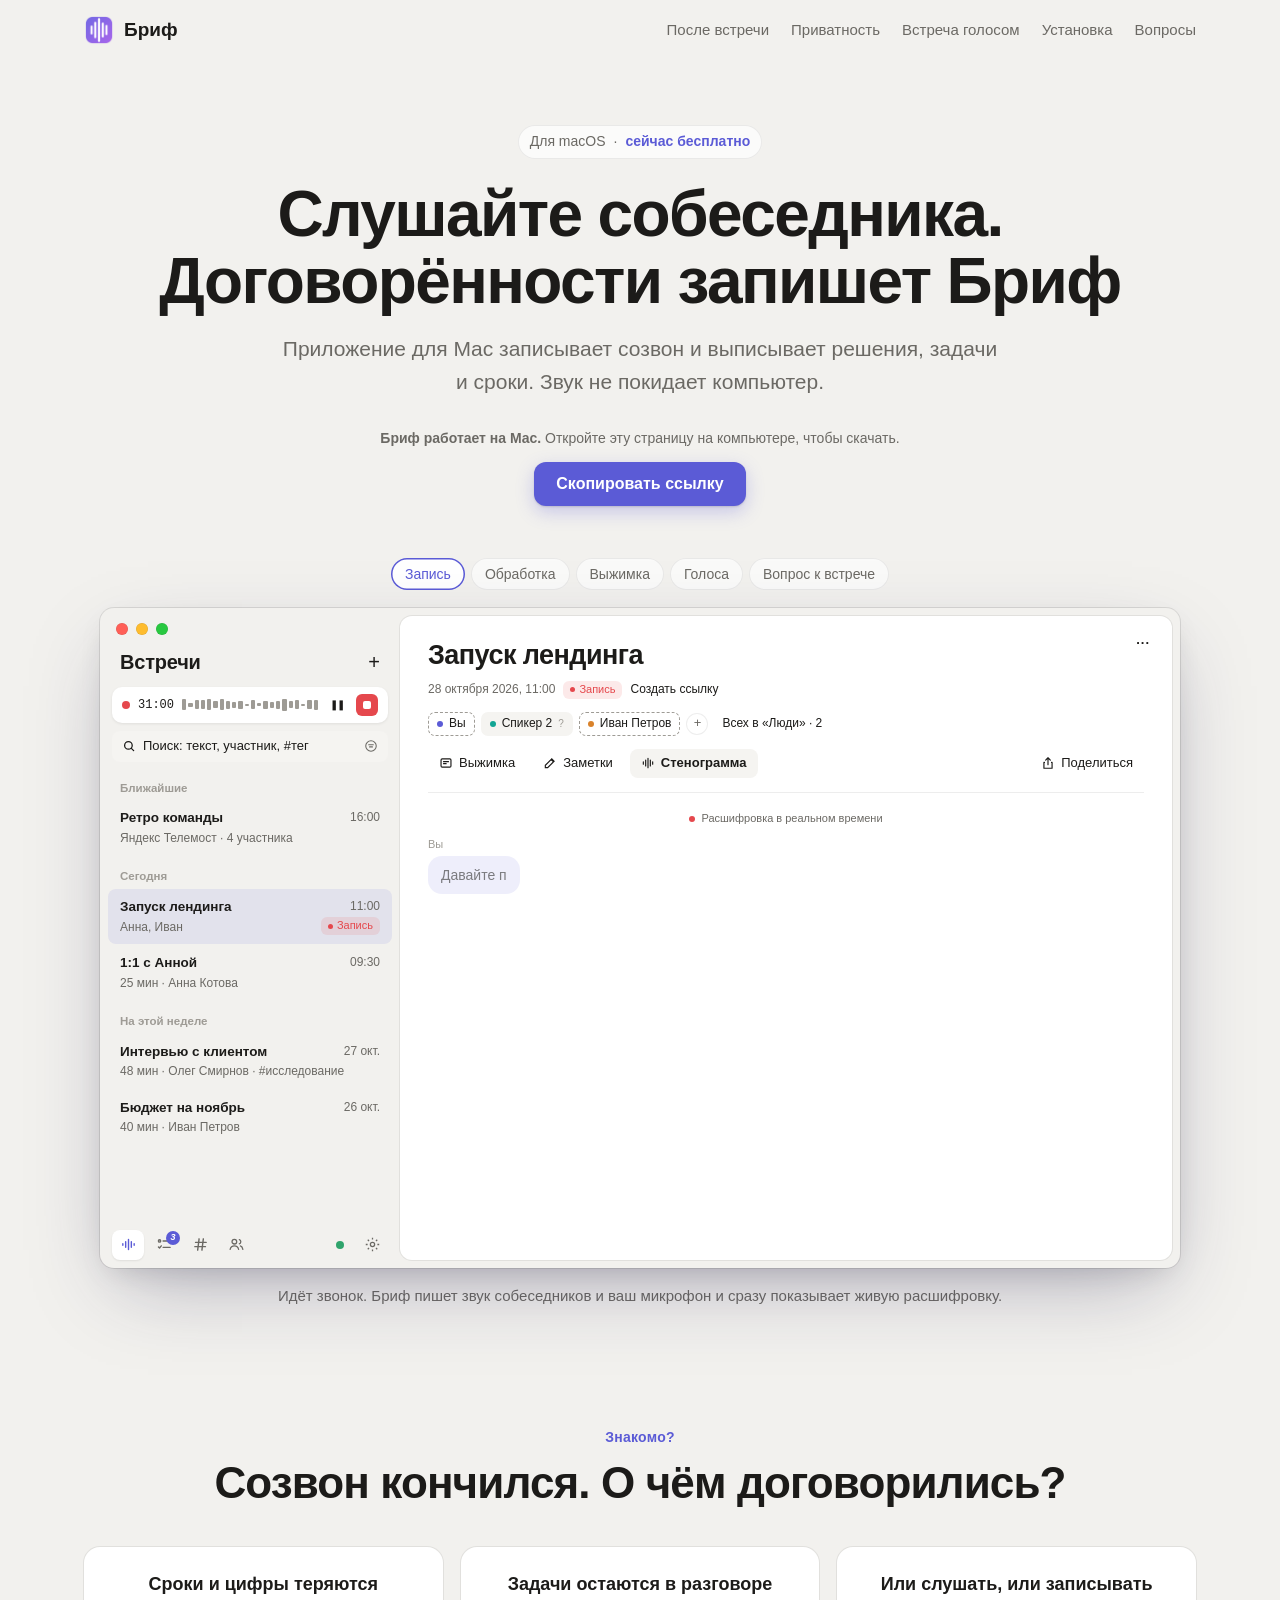
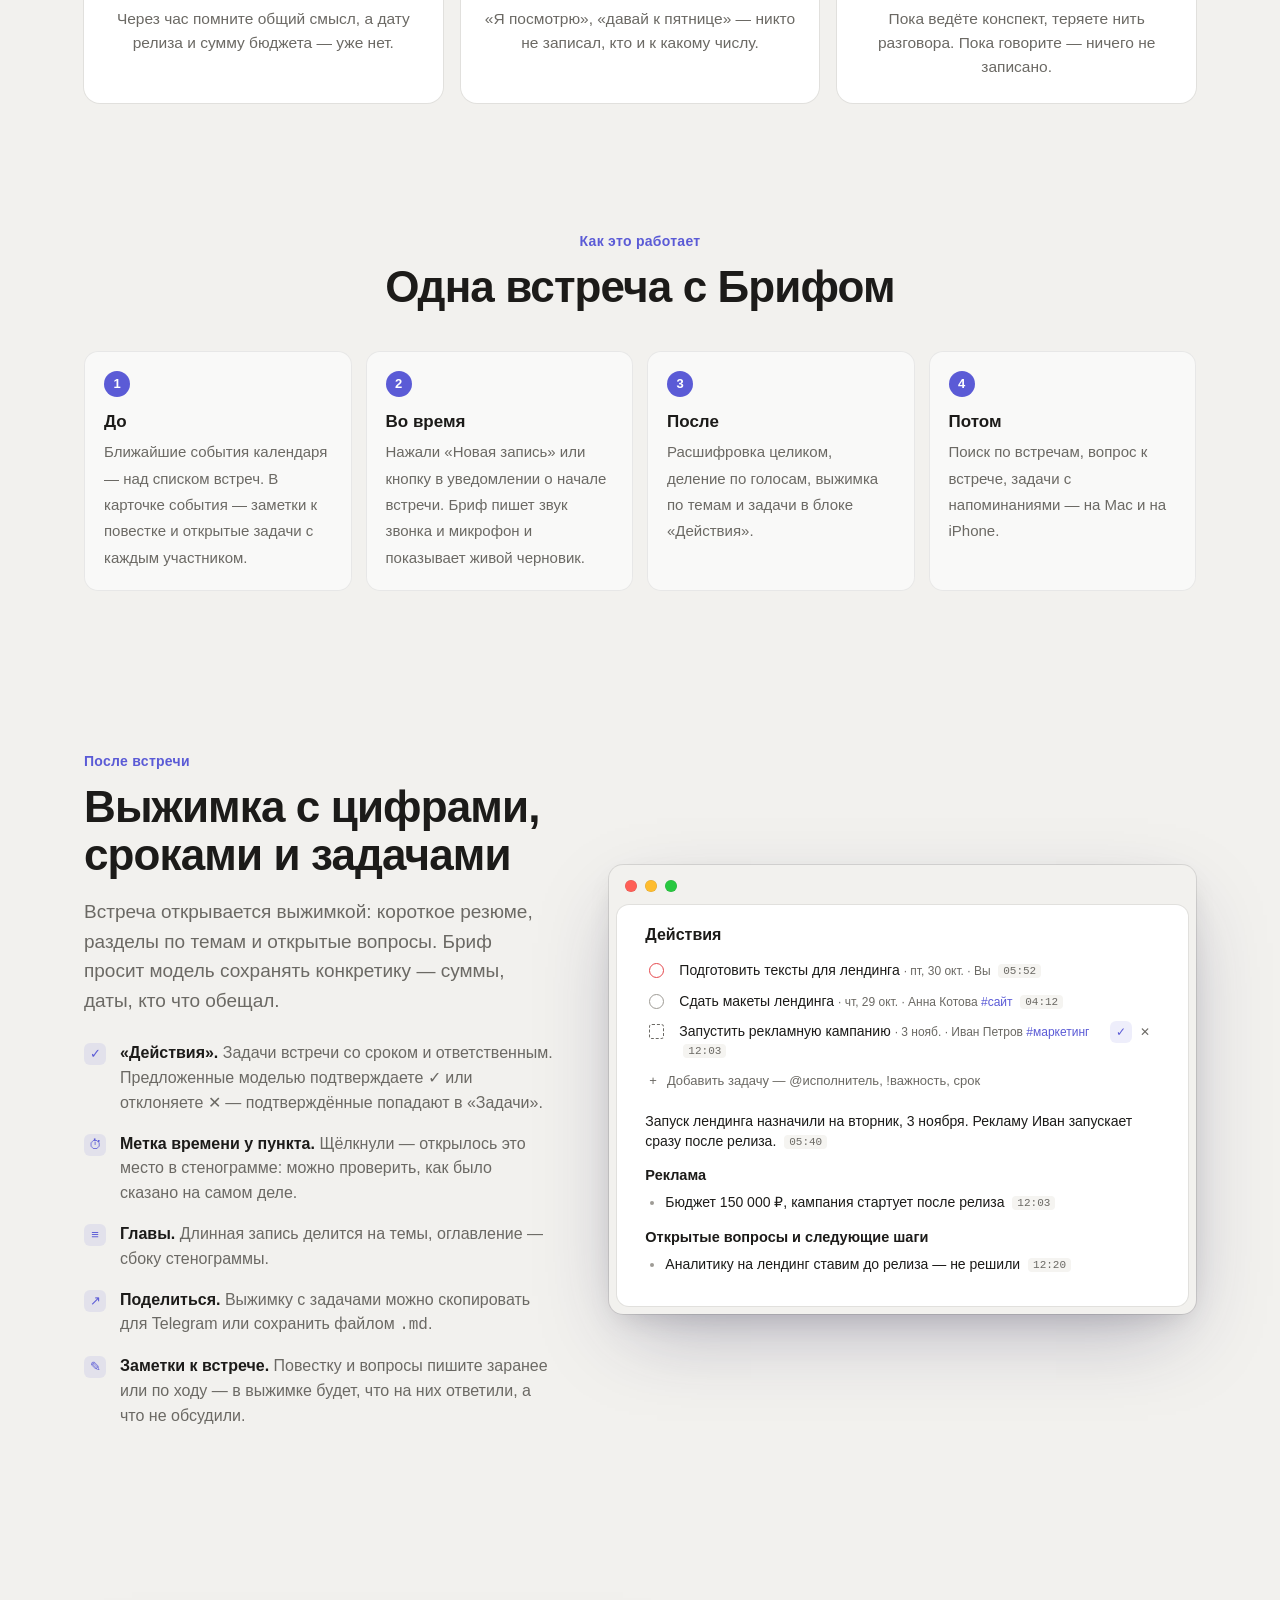
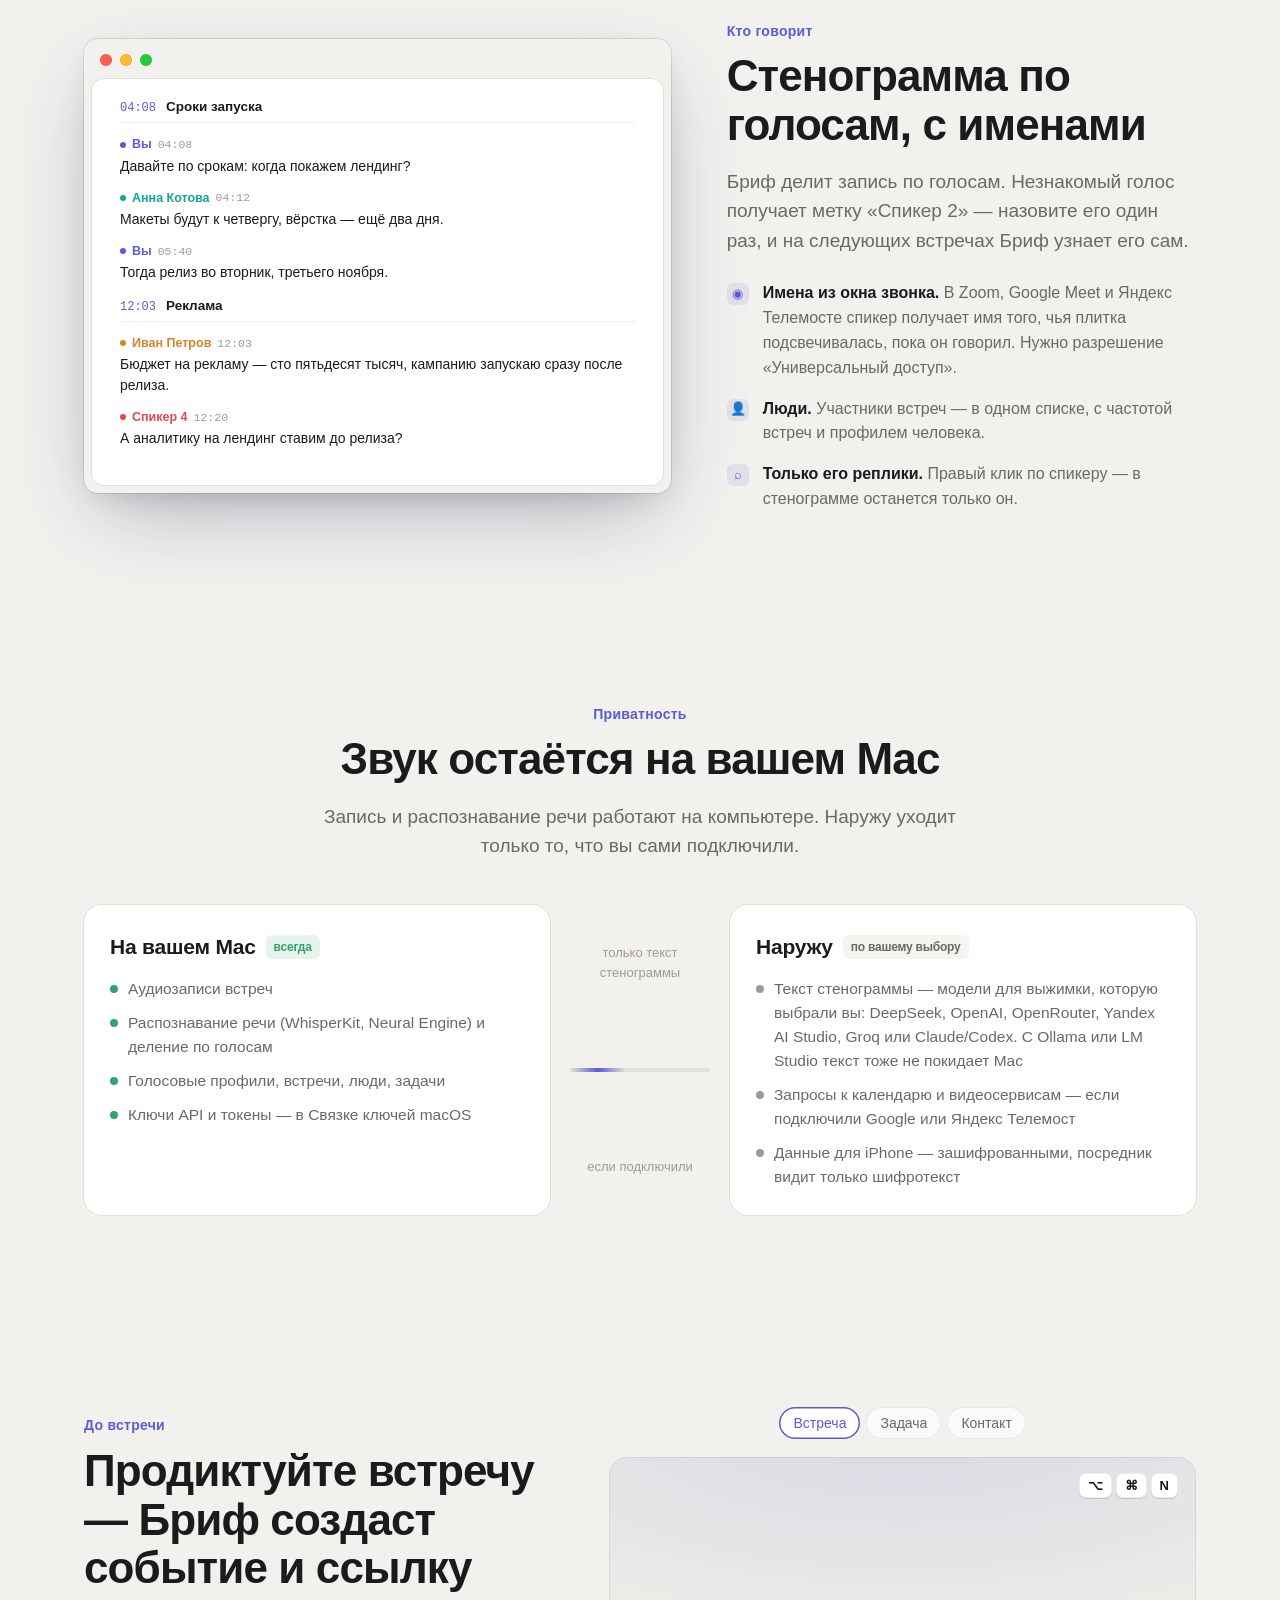
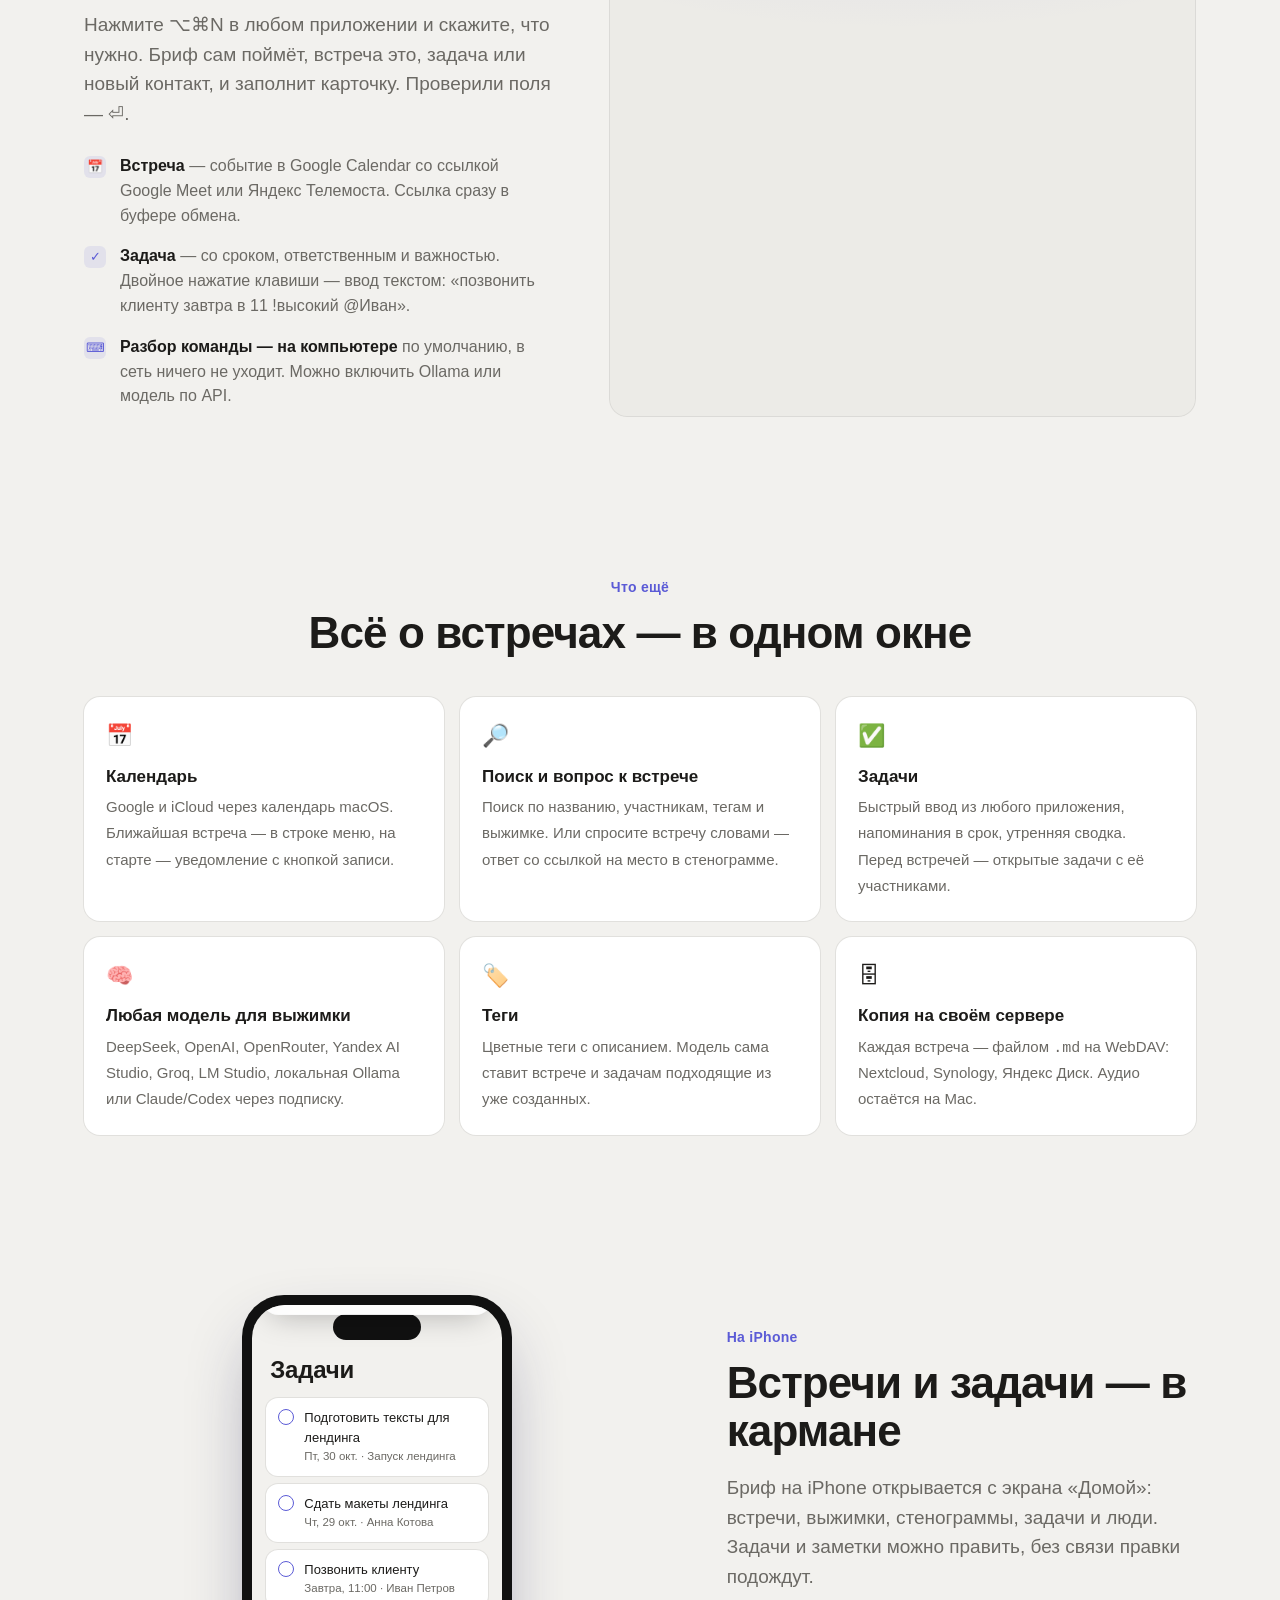
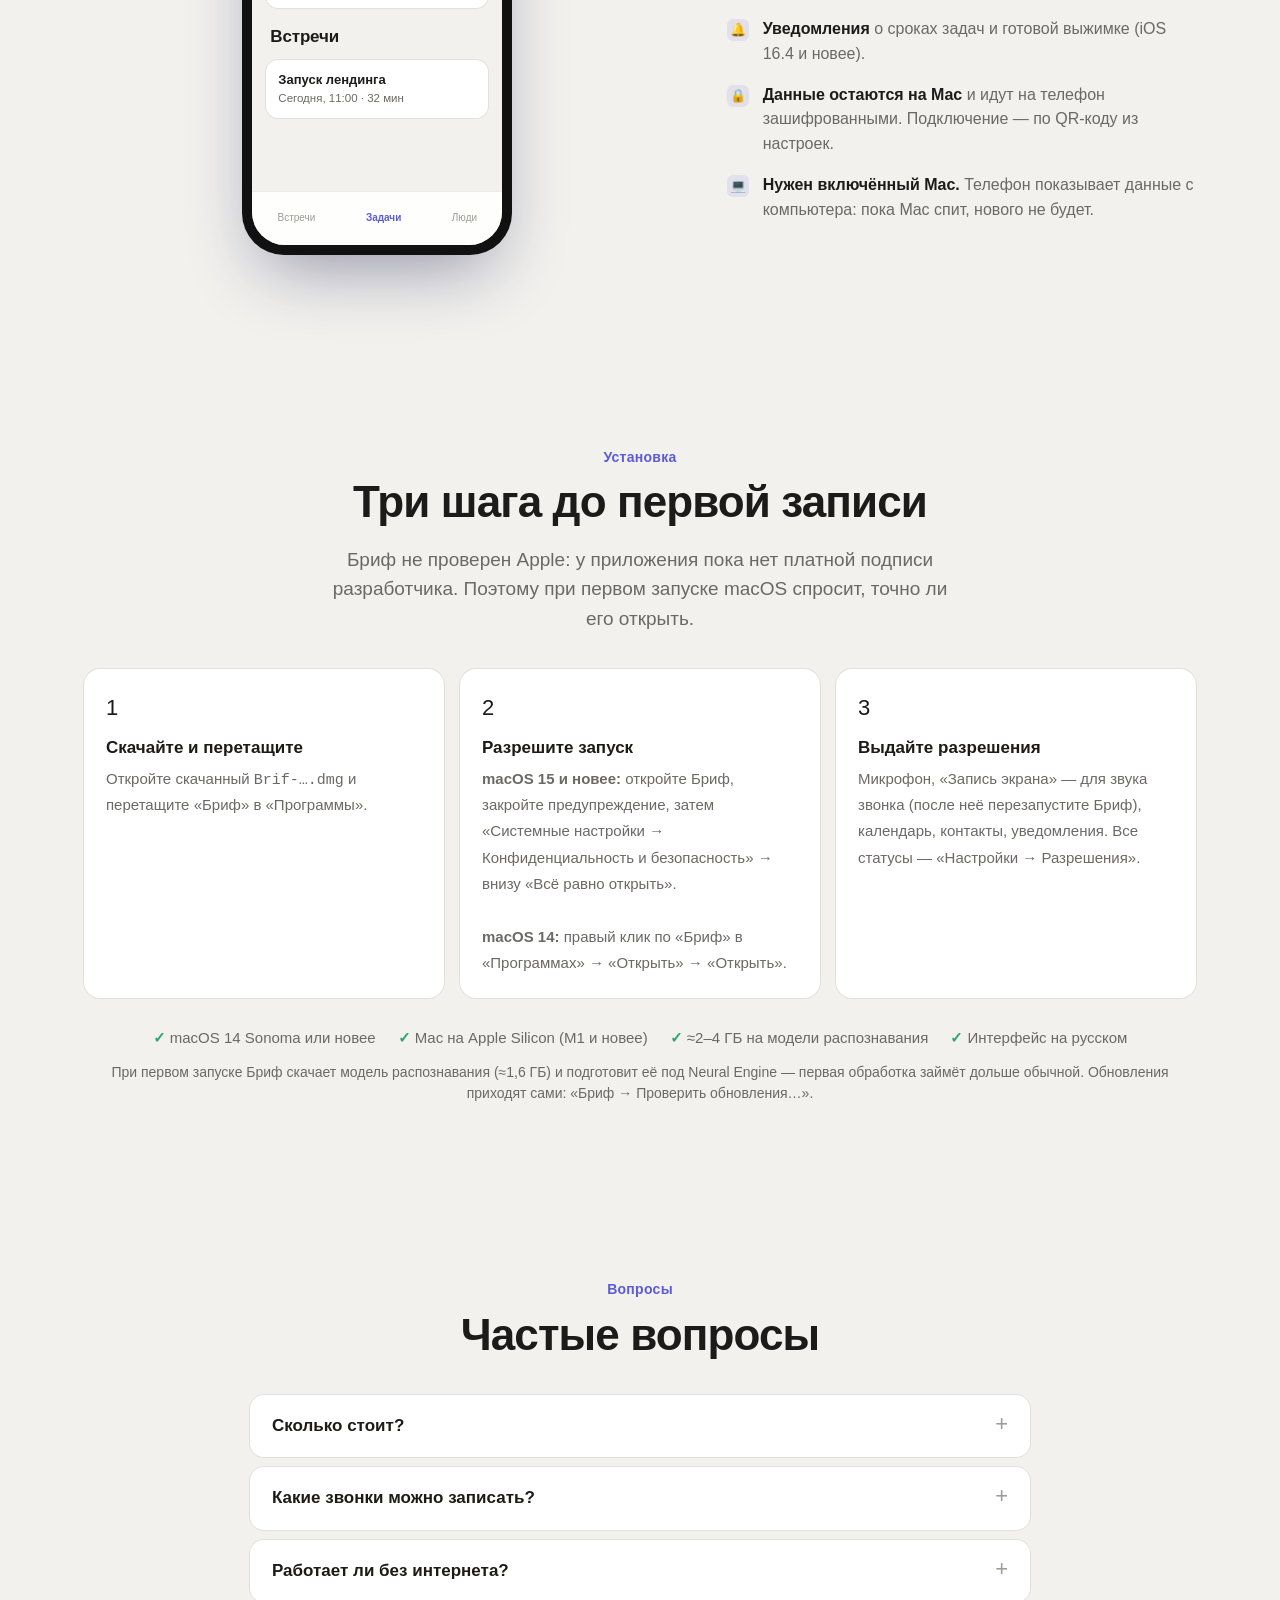
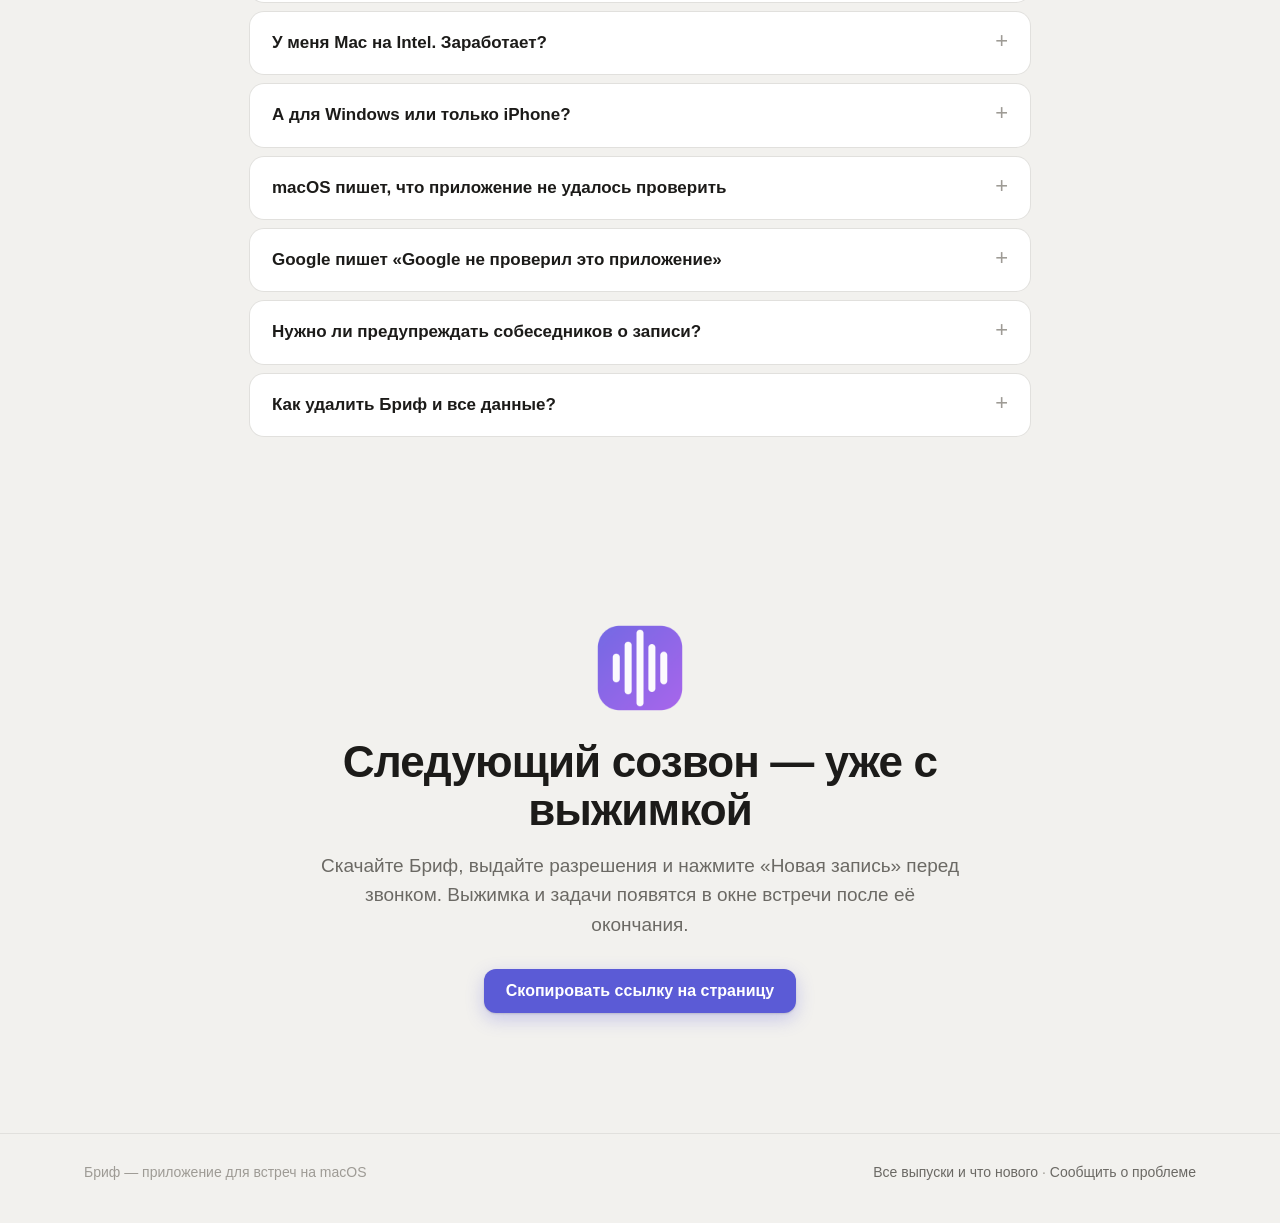
==== commit 239e1a11: "Сайт: 4d17543" ====
--- a/index.html
+++ b/index.html
@@ -3,12 +3,12 @@
 <head>
 <meta charset="utf-8">
 <meta name="viewport" content="width=device-width, initial-scale=1">
-<title>Бриф — записывает созвоны и делает выжимку с задачами · macOS</title>
+<title>Бриф — слушайте собеседника, договорённости запишет Бриф · macOS</title>
 <meta name="description" content="Приложение для Mac: записывает созвон, расшифровывает его на компьютере, делит по голосам и собирает выжимку с задачами. Звук не покидает Mac.">
 <meta property="og:type" content="website">
 <meta property="og:locale" content="ru_RU">
-<meta property="og:title" content="Бриф — выжимка и задачи после каждого созвона">
-<meta property="og:description" content="Записывает созвон, расшифровывает на вашем Mac, делит по голосам и собирает договорённости. Сейчас бесплатно.">
+<meta property="og:title" content="Слушайте собеседника. Договорённости запишет Бриф">
+<meta property="og:description" content="Приложение для Mac записывает созвон и выписывает решения, задачи и сроки. Звук не покидает компьютер. Сейчас бесплатно.">
 <meta property="og:image" content="https://23brezhnev.github.io/brif-releases/assets/og.png">
 <meta property="og:image:width" content="1200">
 <meta property="og:image:height" content="630">
@@ -41,9 +41,9 @@
 <!-- 1. Первый экран -->
 <section class="hero">
   <div class="wrap">
-    <span class="eyebrow"><span>Приложение для macOS</span><span>·</span><b>сейчас бесплатно</b></span>
-    <h1>Записывает созвоны и собирает из них выжимку с задачами</h1>
-    <p class="lead">Бриф пишет звук звонка и ваш микрофон, расшифровывает разговор на вашем Mac, делит его по голосам и выписывает договорённости. Звук никуда не уходит: модели для выжимки отправляется только текст.</p>
+    <span class="eyebrow"><span>Для macOS</span><span>·</span><b>сейчас бесплатно</b></span>
+    <h1>Слушайте собеседника.<br> Договорённости запишет&nbsp;Бриф</h1>
+    <p class="lead">Приложение для Mac записывает созвон и выписывает решения, задачи и сроки. Звук не покидает компьютер.</p>
     <div class="cta">
       <a class="btn mac-only" data-download href="https://github.com/23brezhnev/brif-releases/releases/latest">
         <svg viewBox="0 0 24 24" fill="none" stroke="currentColor" stroke-width="2.2" stroke-linecap="round" stroke-linejoin="round"><path d="M12 4v11m0 0-4.5-4.5M12 15l4.5-4.5M5 20h14"/></svg>
--- a/styles.css
+++ b/styles.css
@@ -69,7 +69,7 @@
 .eyebrow { display: inline-flex; gap: 8px; align-items: center; font-size: 14px; color: var(--text-2);
   padding: 6px 12px; border-radius: 999px; background: rgba(255,255,255,.7); box-shadow: inset 0 0 0 1px var(--hairline); }
 .eyebrow b { color: var(--accent); font-weight: 600; }
-.hero h1 { font-size: clamp(38px, 6vw, 64px); line-height: 1.05; letter-spacing: -.025em; margin: 22px auto 18px; max-width: 900px; }
+.hero h1 { font-size: clamp(38px, 6vw, 64px); line-height: 1.05; letter-spacing: -.025em; margin: 22px auto 18px; max-width: 1040px; }
 .hero .lead { font-size: clamp(18px, 2.2vw, 21px); color: var(--text-2); max-width: 720px; margin: 0 auto 30px; }
 .hero .cta { display: flex; gap: 12px; justify-content: center; flex-wrap: wrap; }
 .hero-stage { margin-top: 52px; }
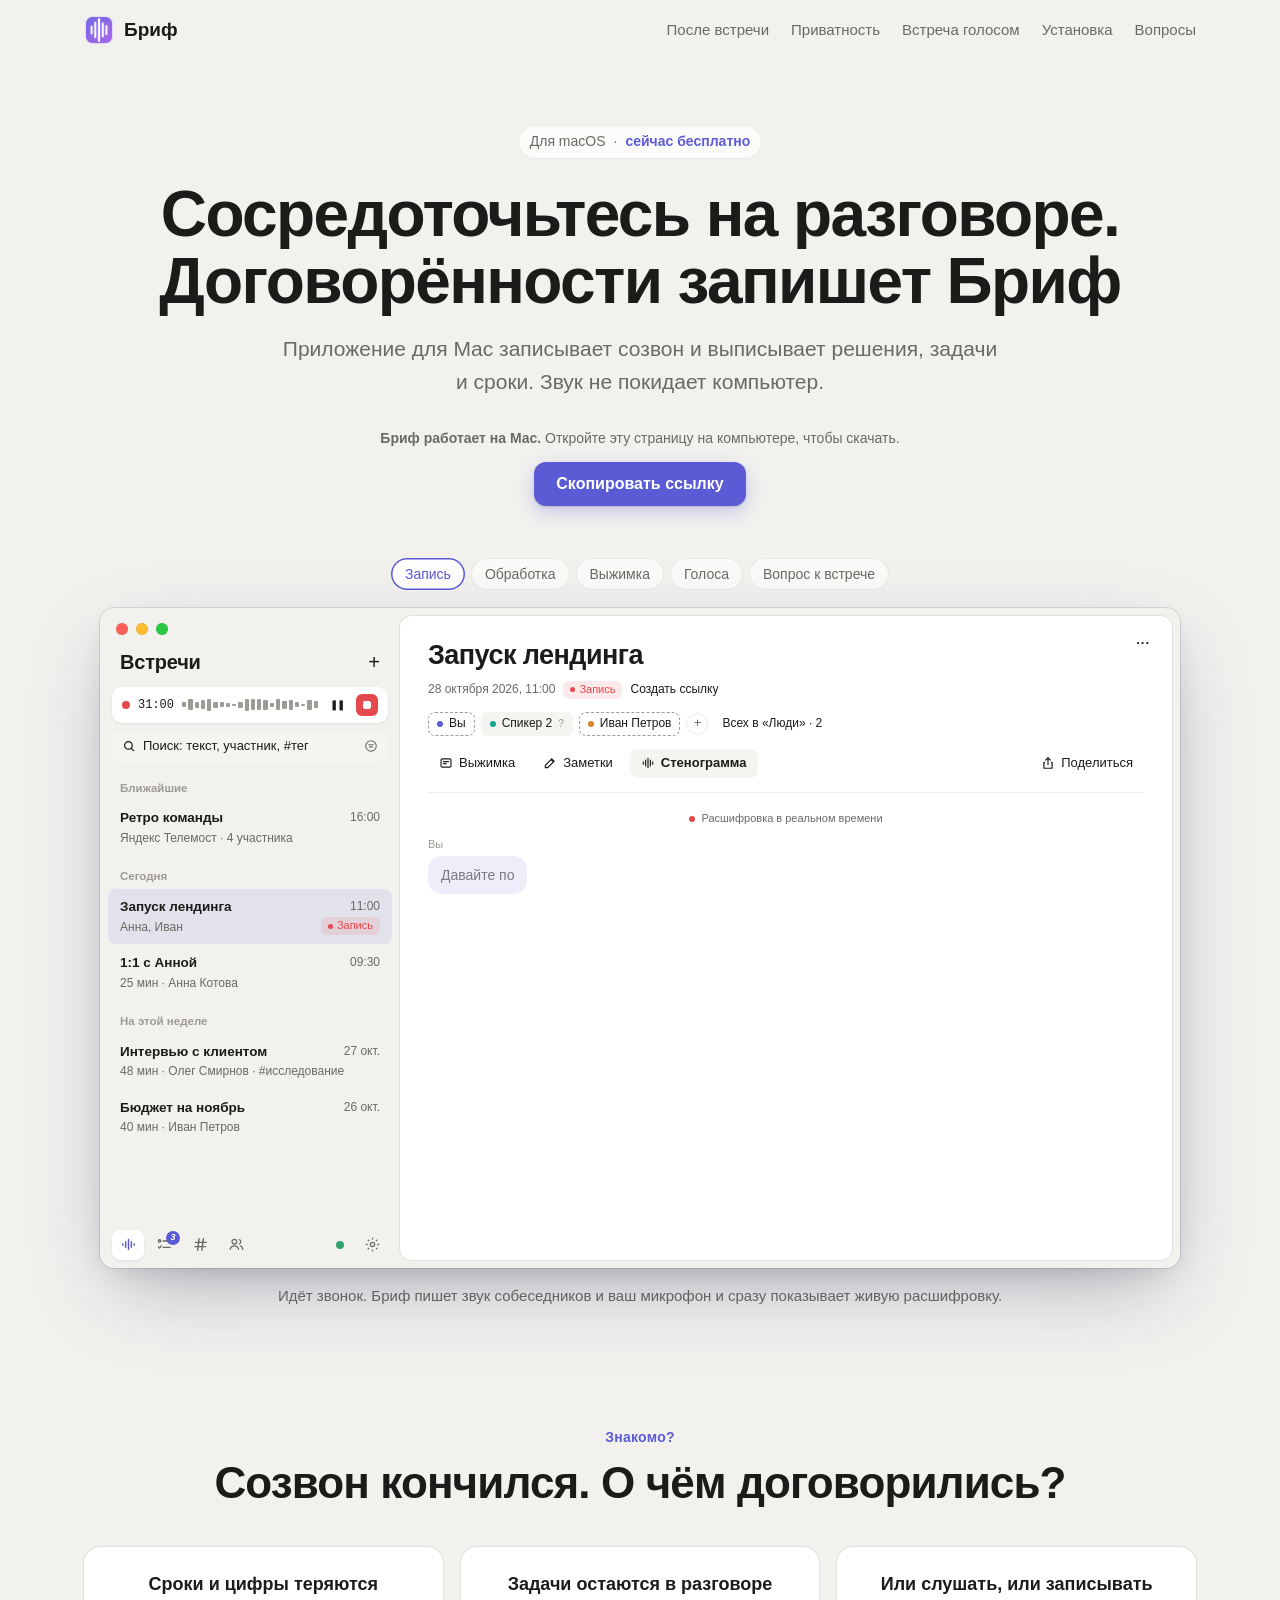
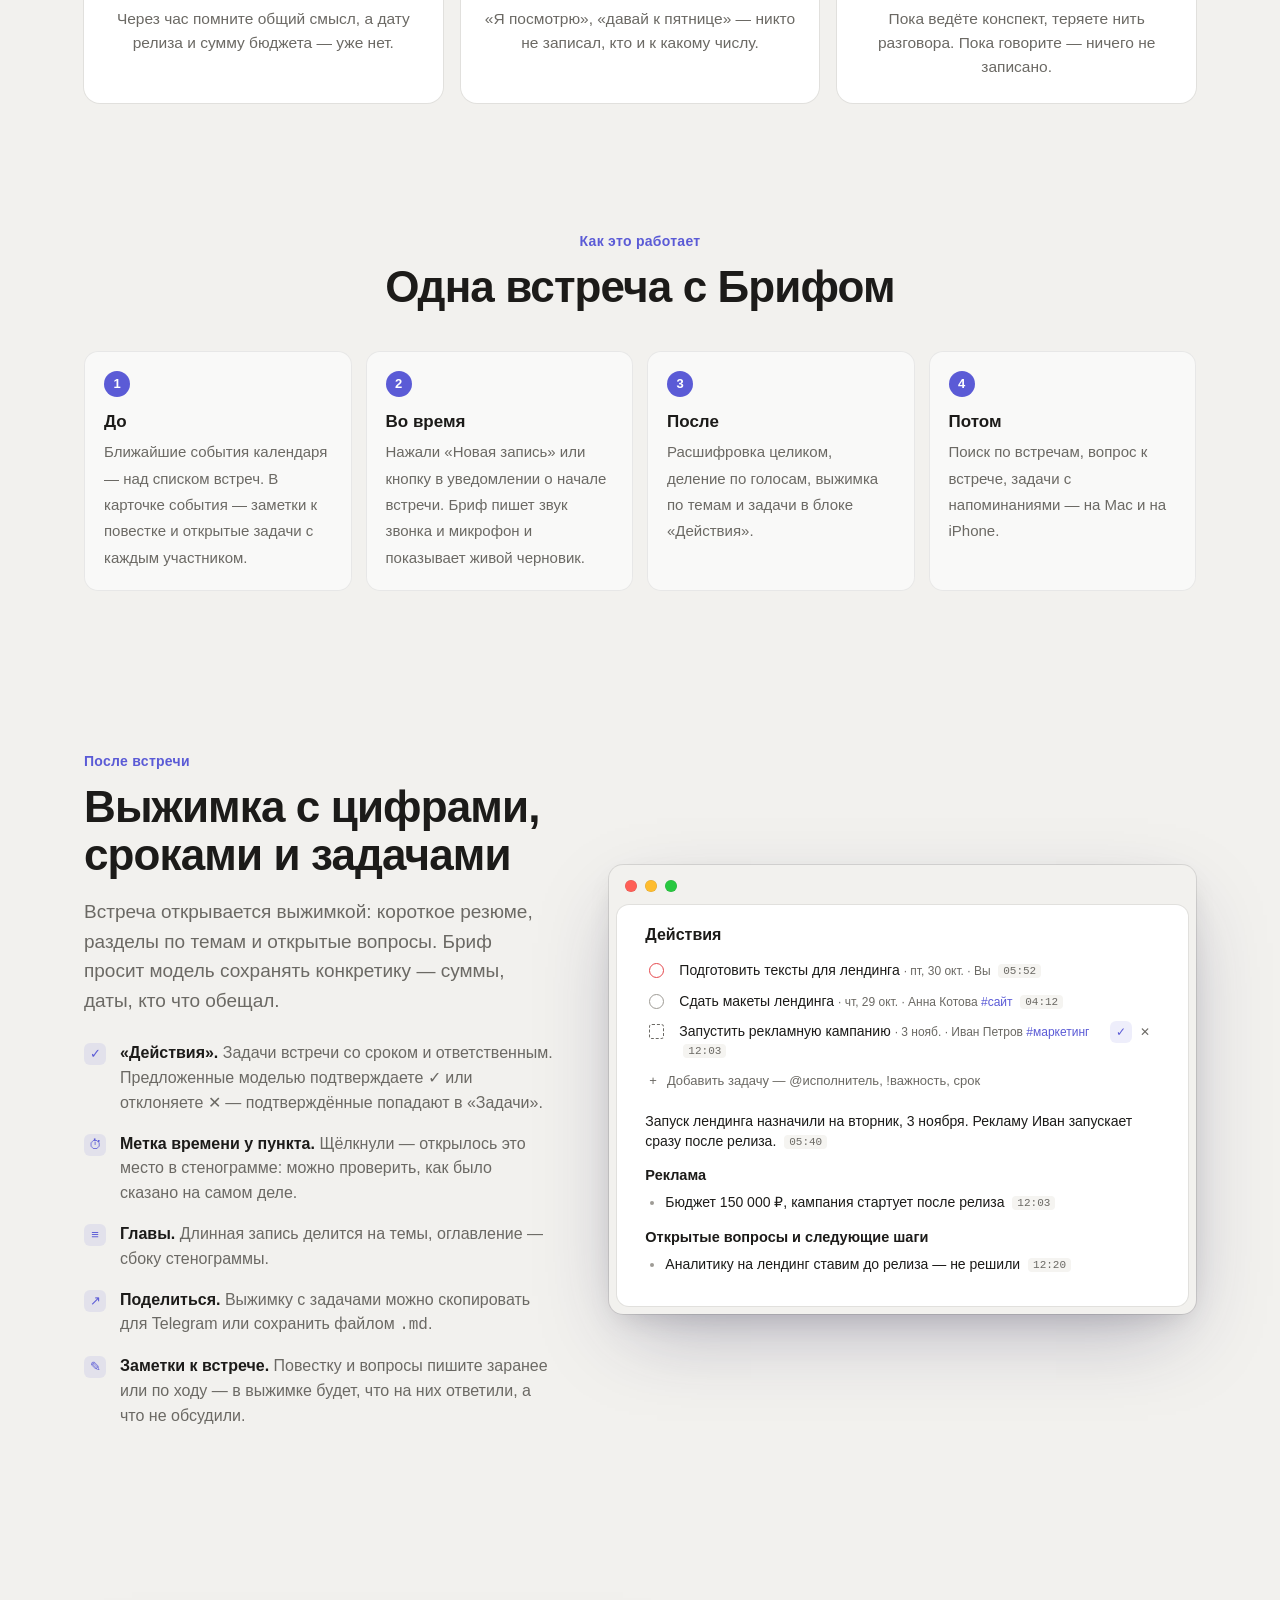
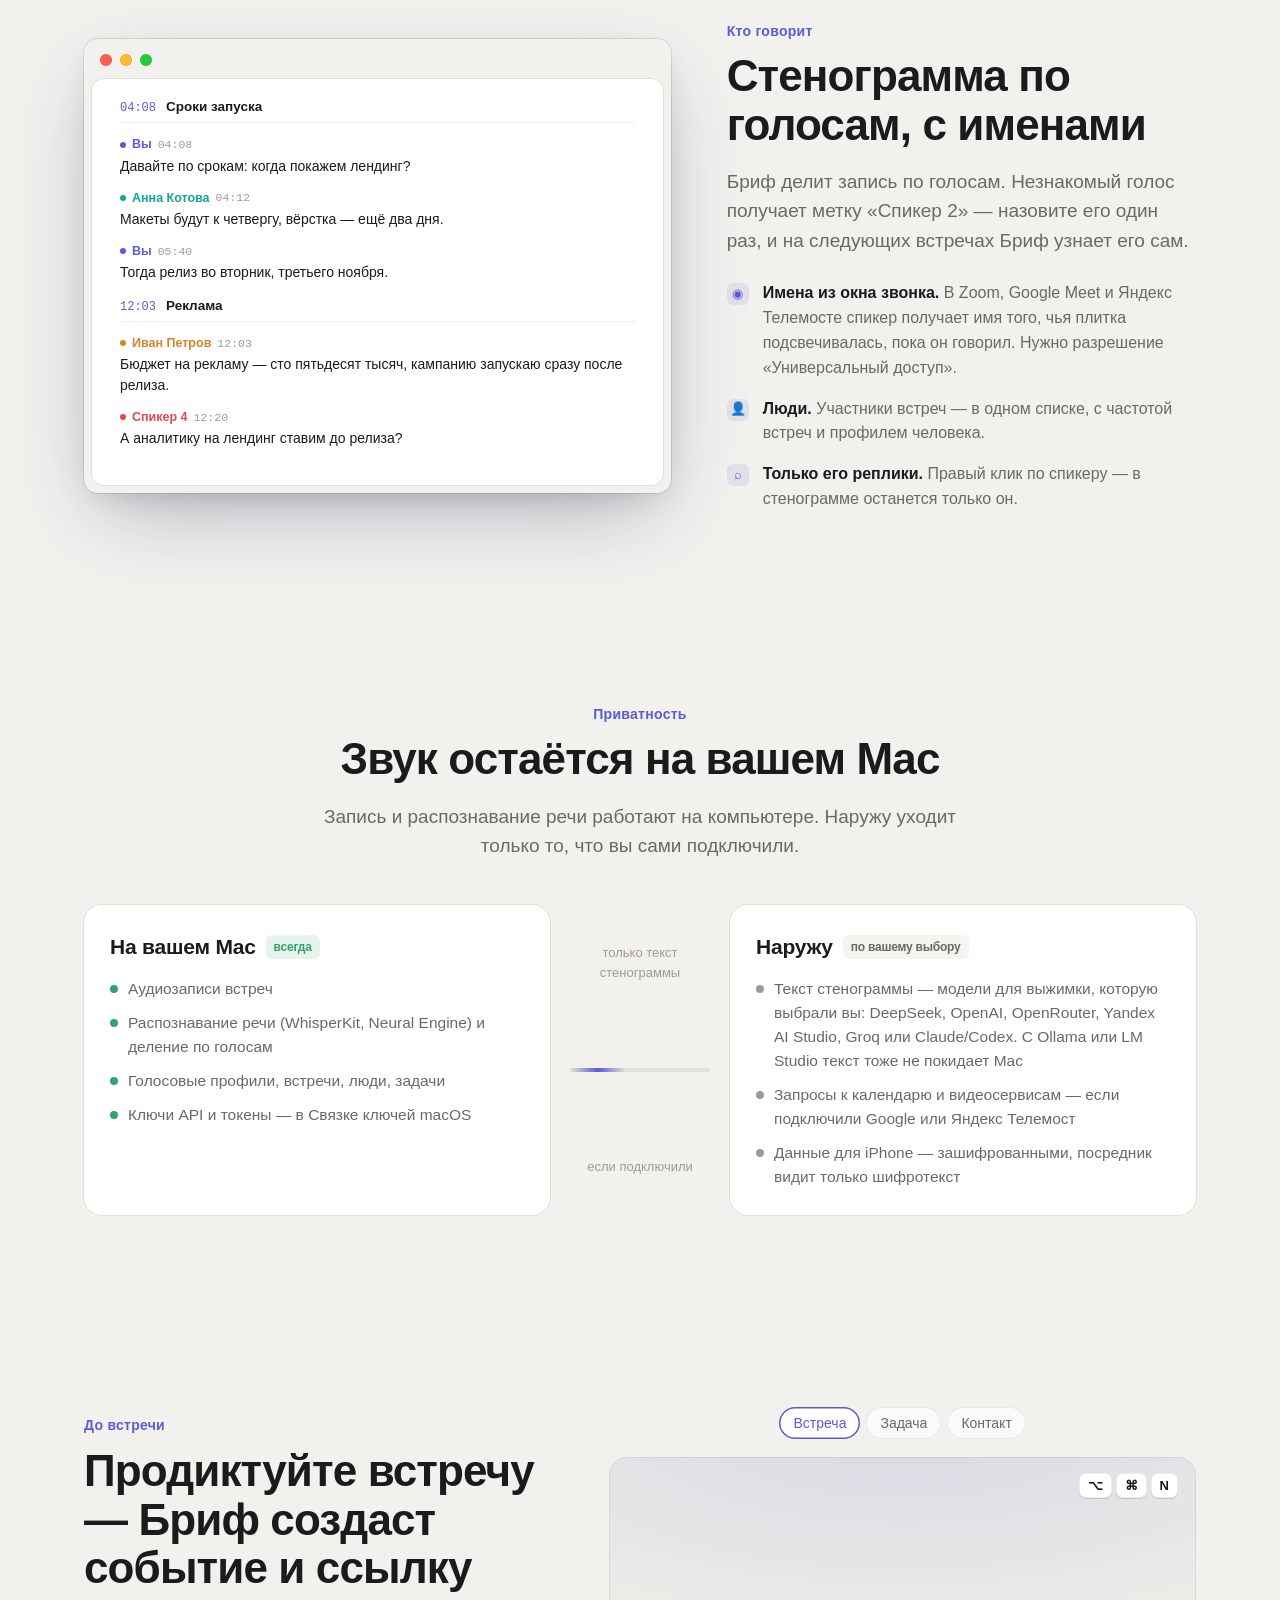
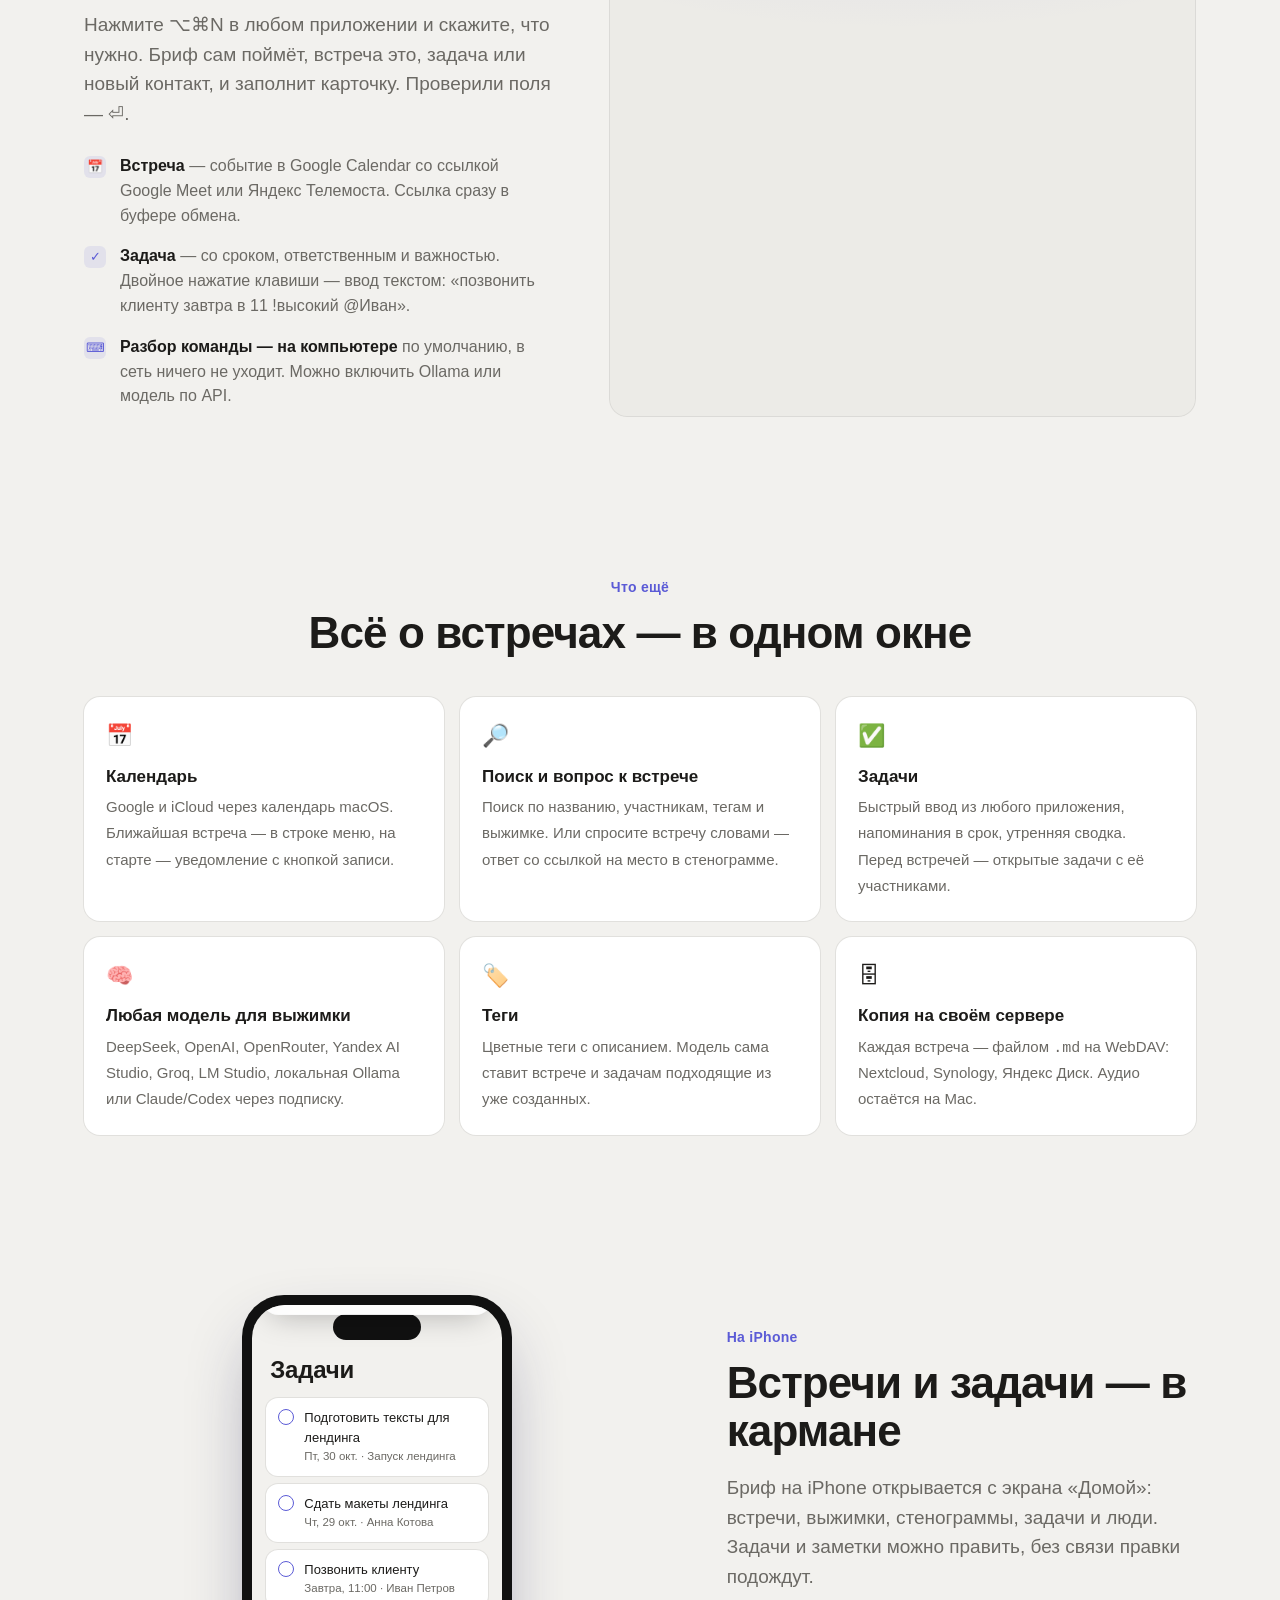
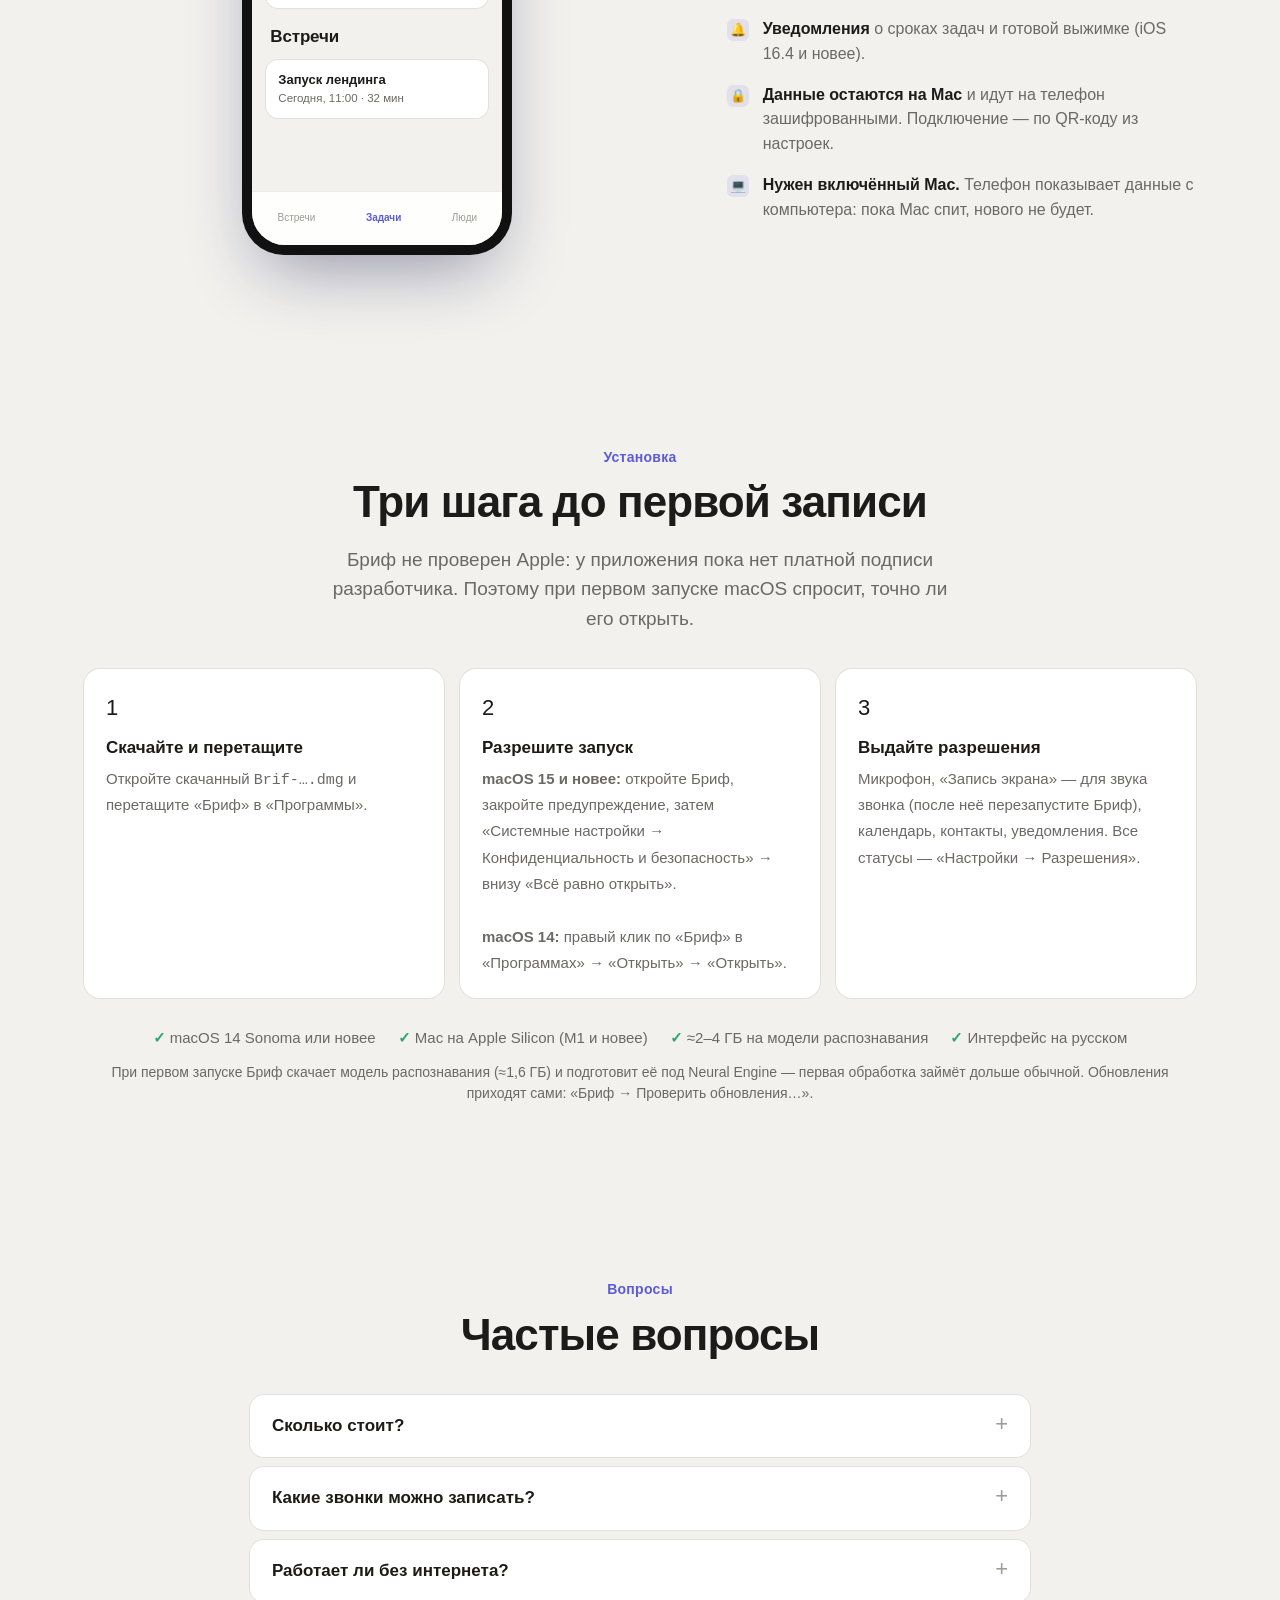
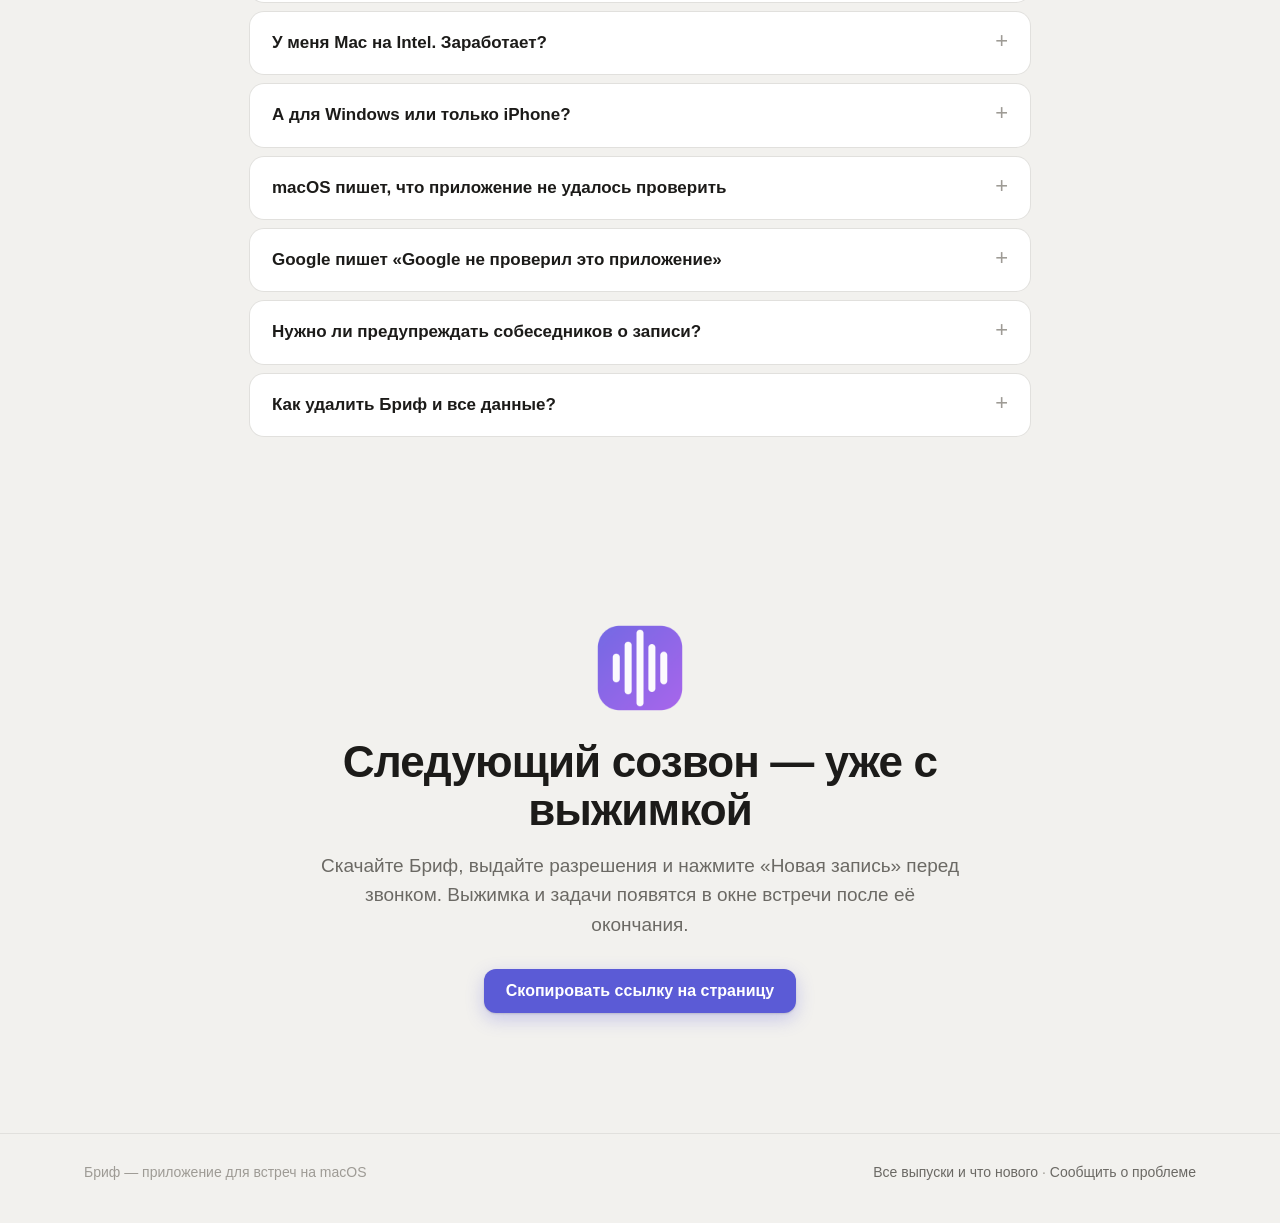
==== commit 3330686d: "Сайт: 74e8a67" ====
--- a/index.html
+++ b/index.html
@@ -7,7 +7,7 @@
 <meta name="description" content="Приложение для Mac: записывает созвон, расшифровывает его на компьютере, делит по голосам и собирает выжимку с задачами. Звук не покидает Mac.">
 <meta property="og:type" content="website">
 <meta property="og:locale" content="ru_RU">
-<meta property="og:title" content="Слушайте собеседника. Договорённости запишет Бриф">
+<meta property="og:title" content="Сосредоточьтесь на разговоре. Договорённости запишет Бриф">
 <meta property="og:description" content="Приложение для Mac записывает созвон и выписывает решения, задачи и сроки. Звук не покидает компьютер. Сейчас бесплатно.">
 <meta property="og:image" content="https://23brezhnev.github.io/brif-releases/assets/og.png">
 <meta property="og:image:width" content="1200">
@@ -42,7 +42,7 @@
 <section class="hero">
   <div class="wrap">
     <span class="eyebrow"><span>Для macOS</span><span>·</span><b>сейчас бесплатно</b></span>
-    <h1>Слушайте собеседника.<br> Договорённости запишет&nbsp;Бриф</h1>
+    <h1>Сосредоточьтесь на разговоре.<br> Договорённости запишет&nbsp;Бриф</h1>
     <p class="lead">Приложение для Mac записывает созвон и выписывает решения, задачи и сроки. Звук не покидает компьютер.</p>
     <div class="cta">
       <a class="btn mac-only" data-download href="https://github.com/23brezhnev/brif-releases/releases/latest">
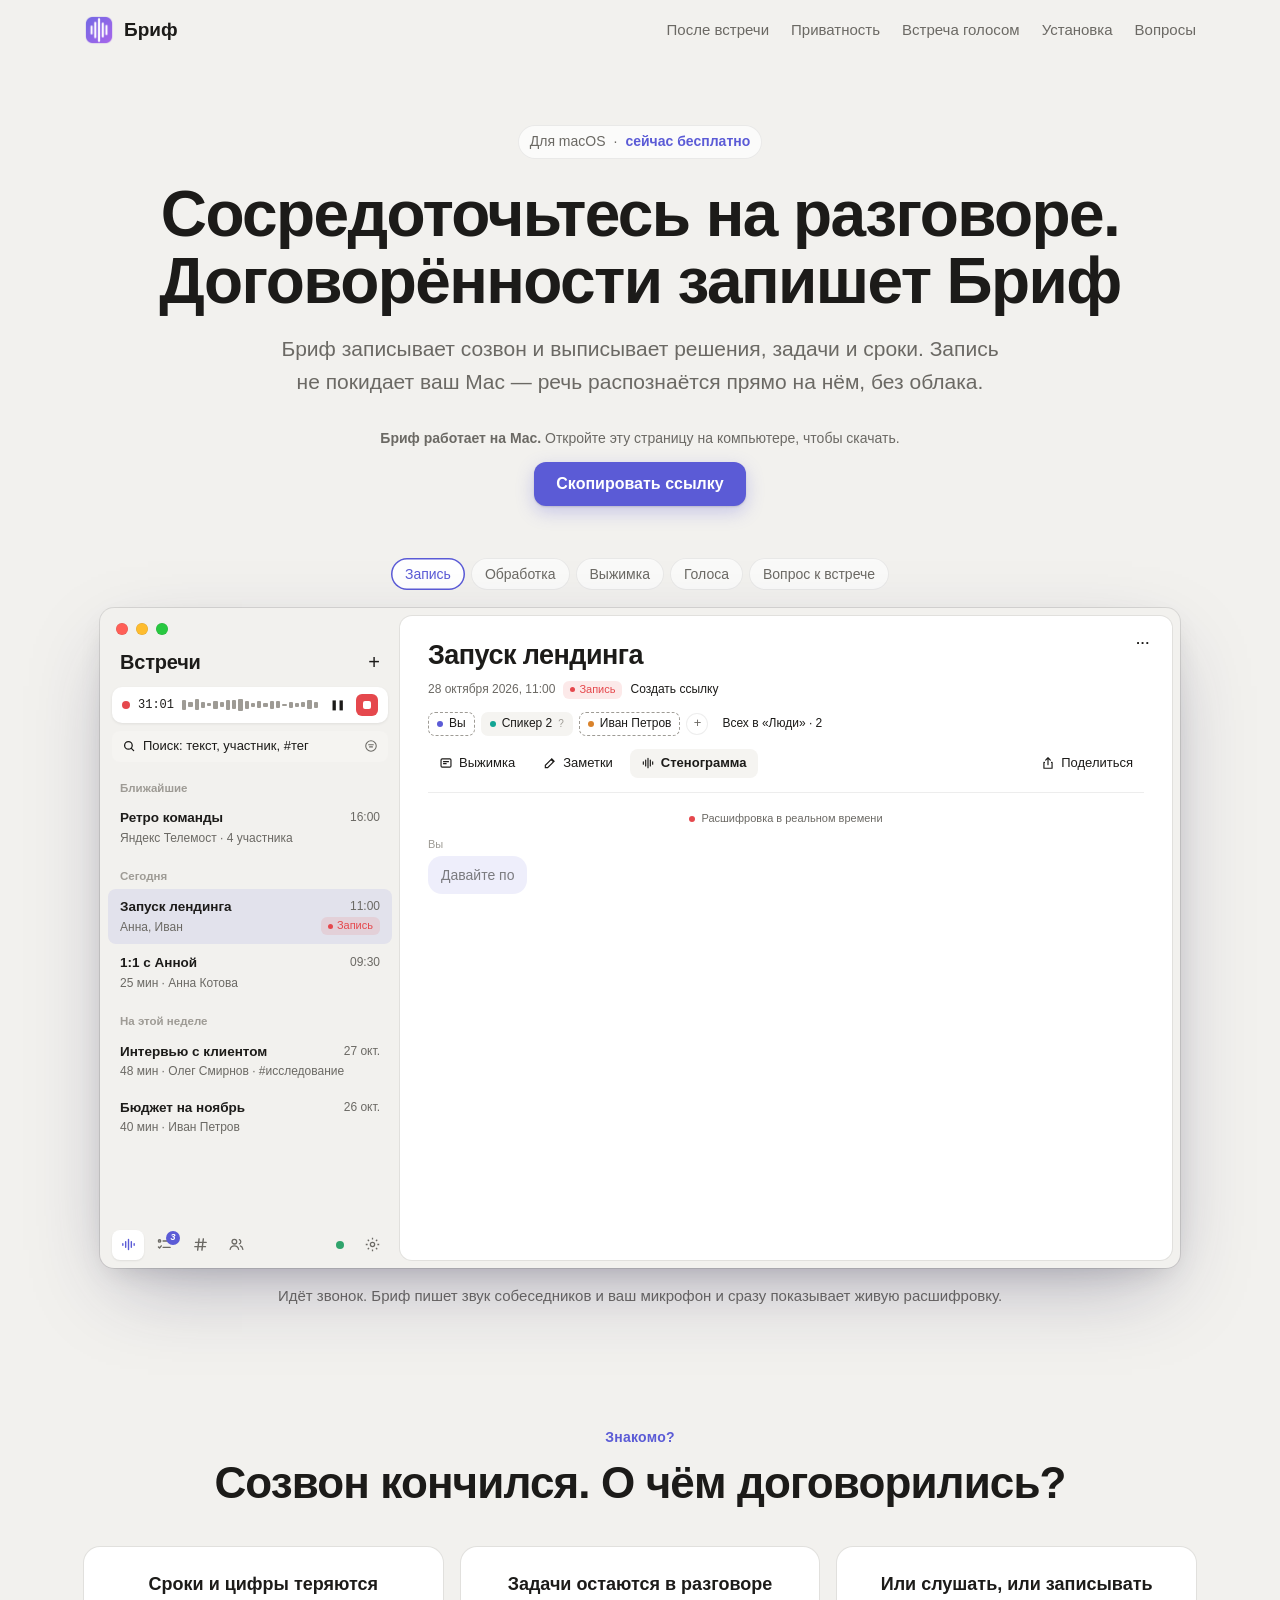
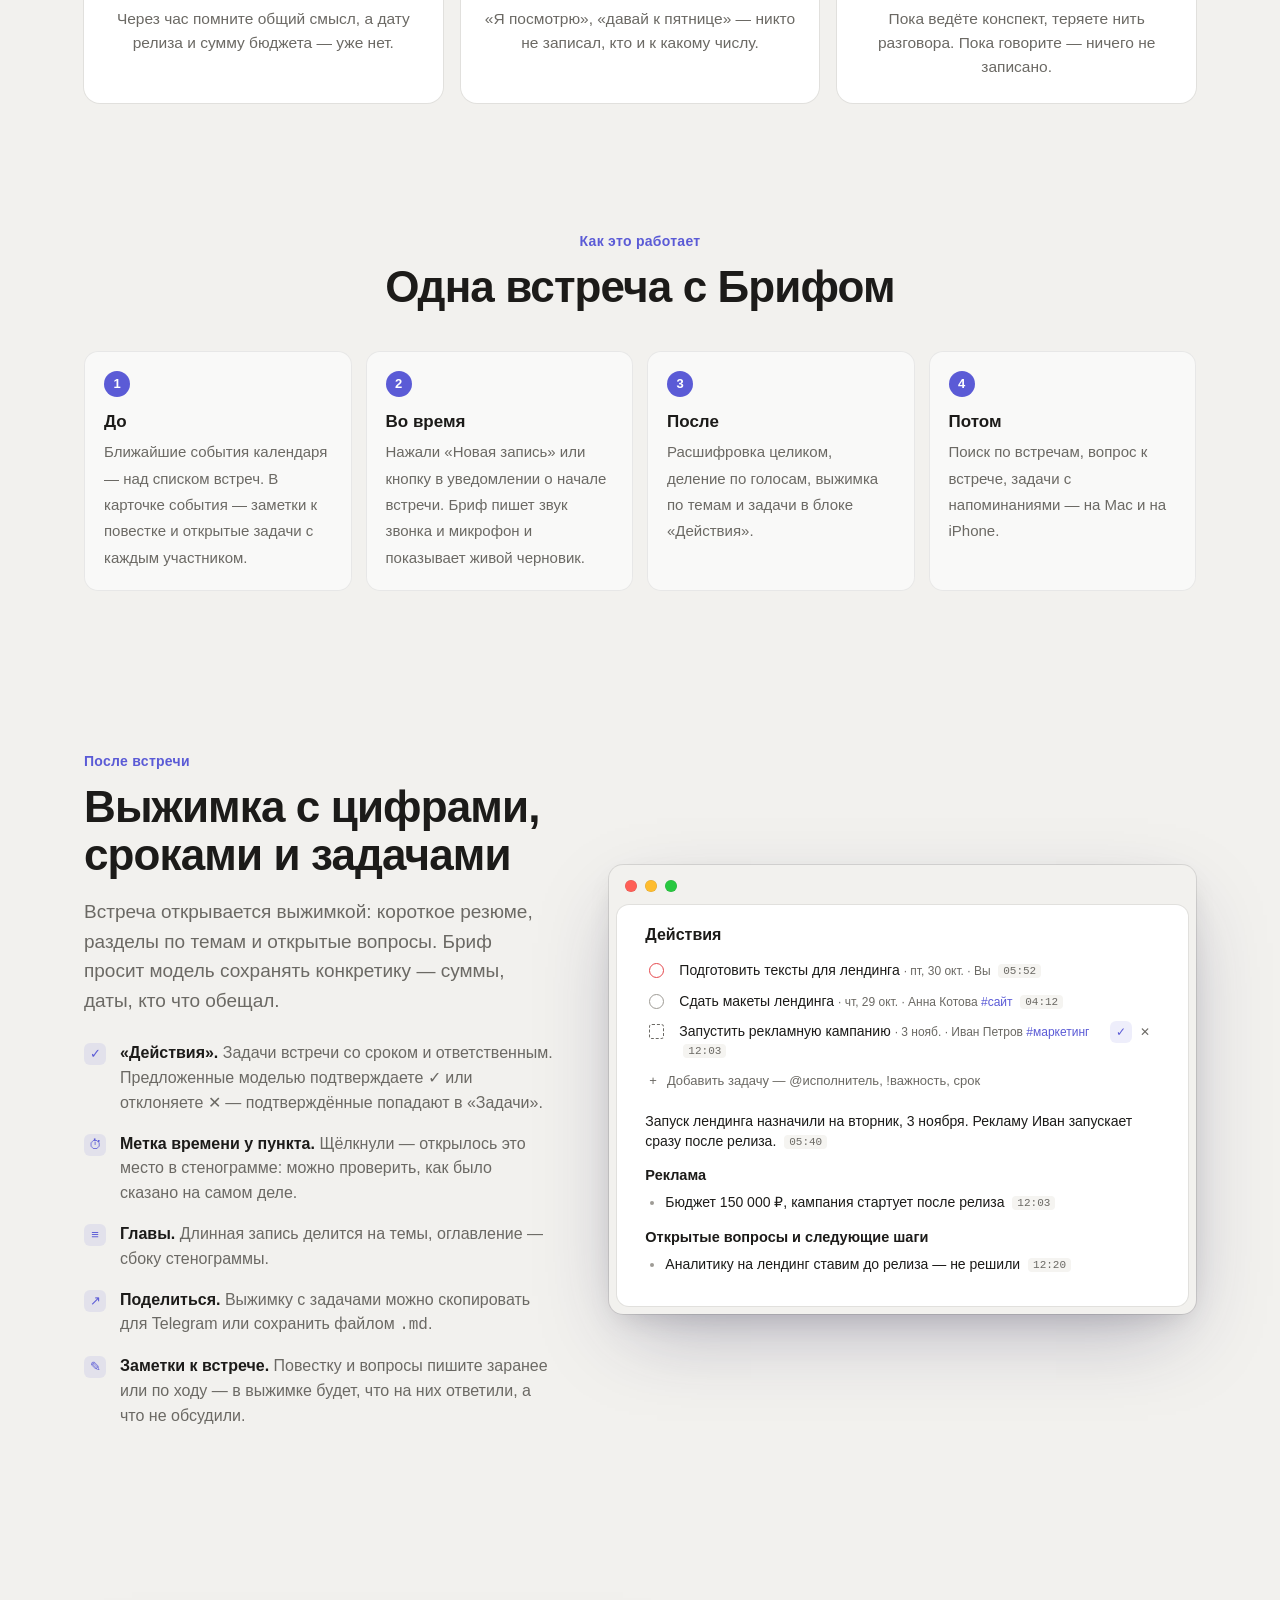
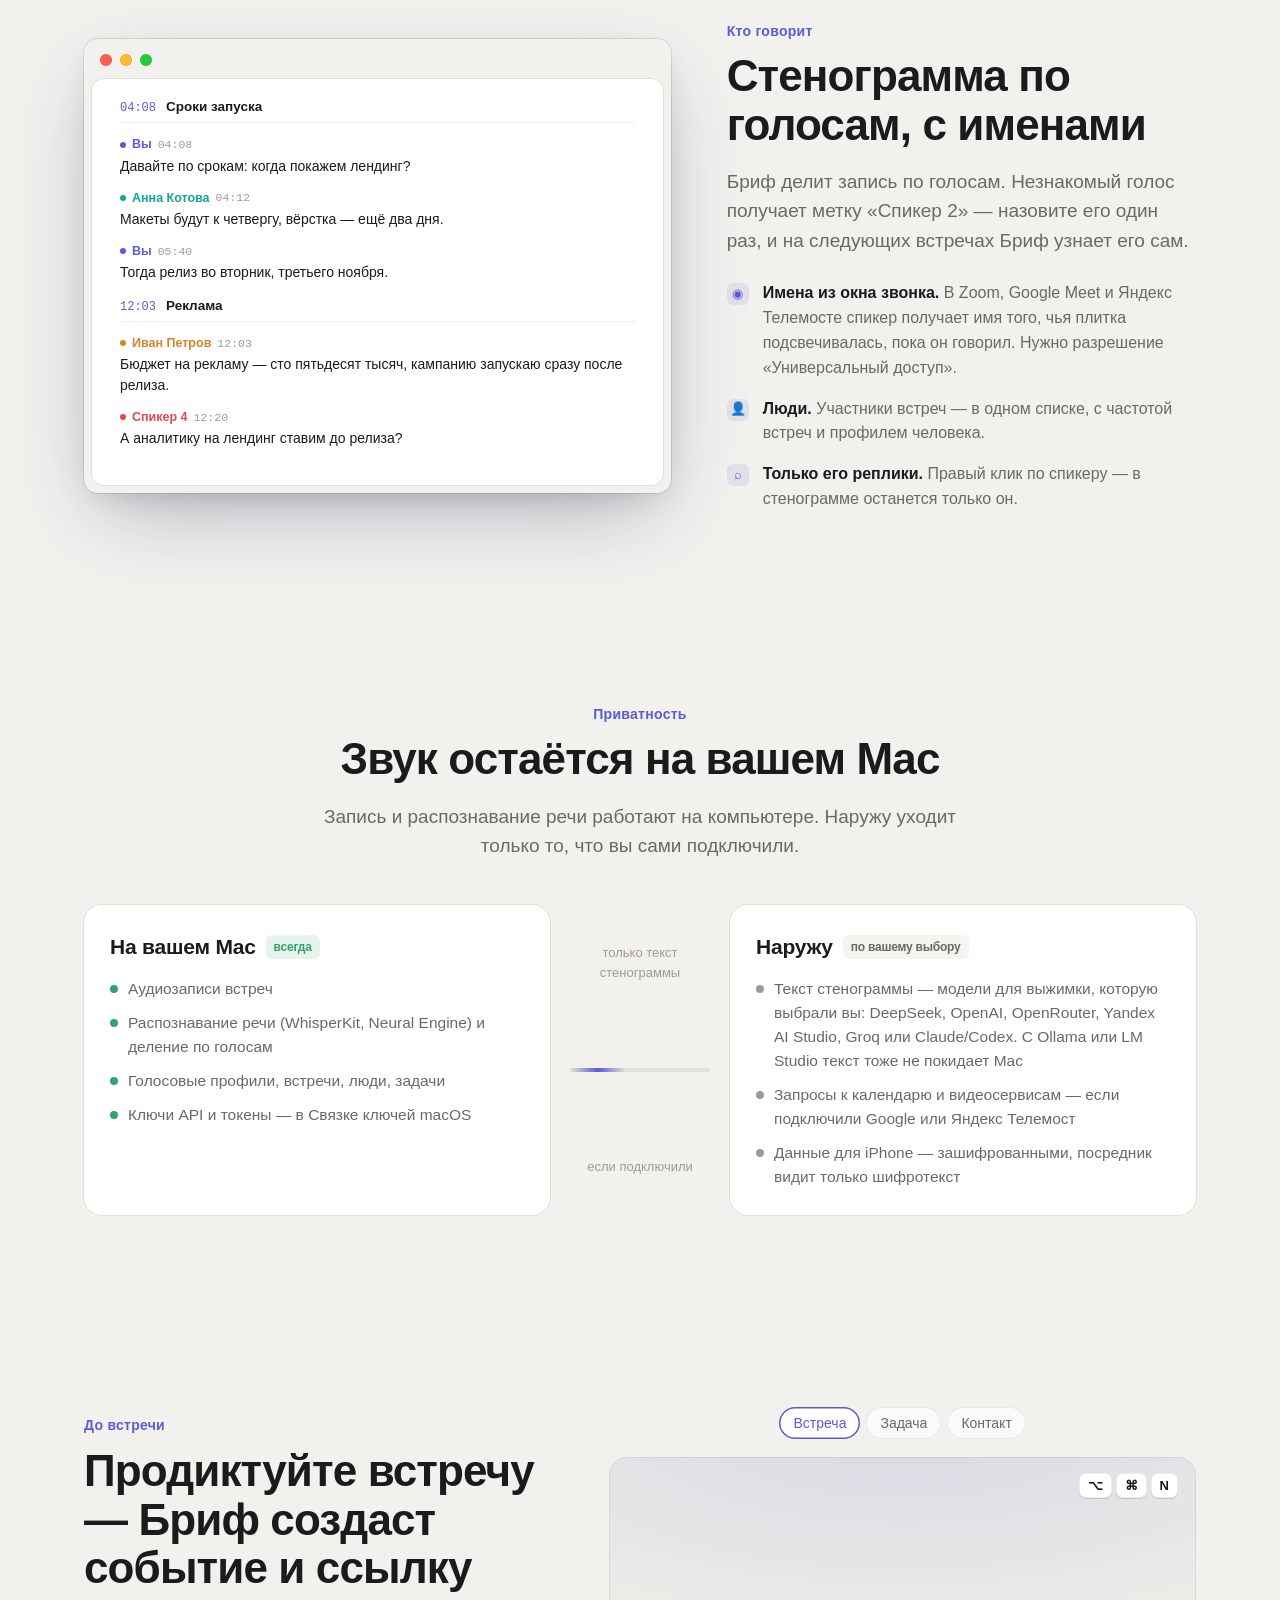
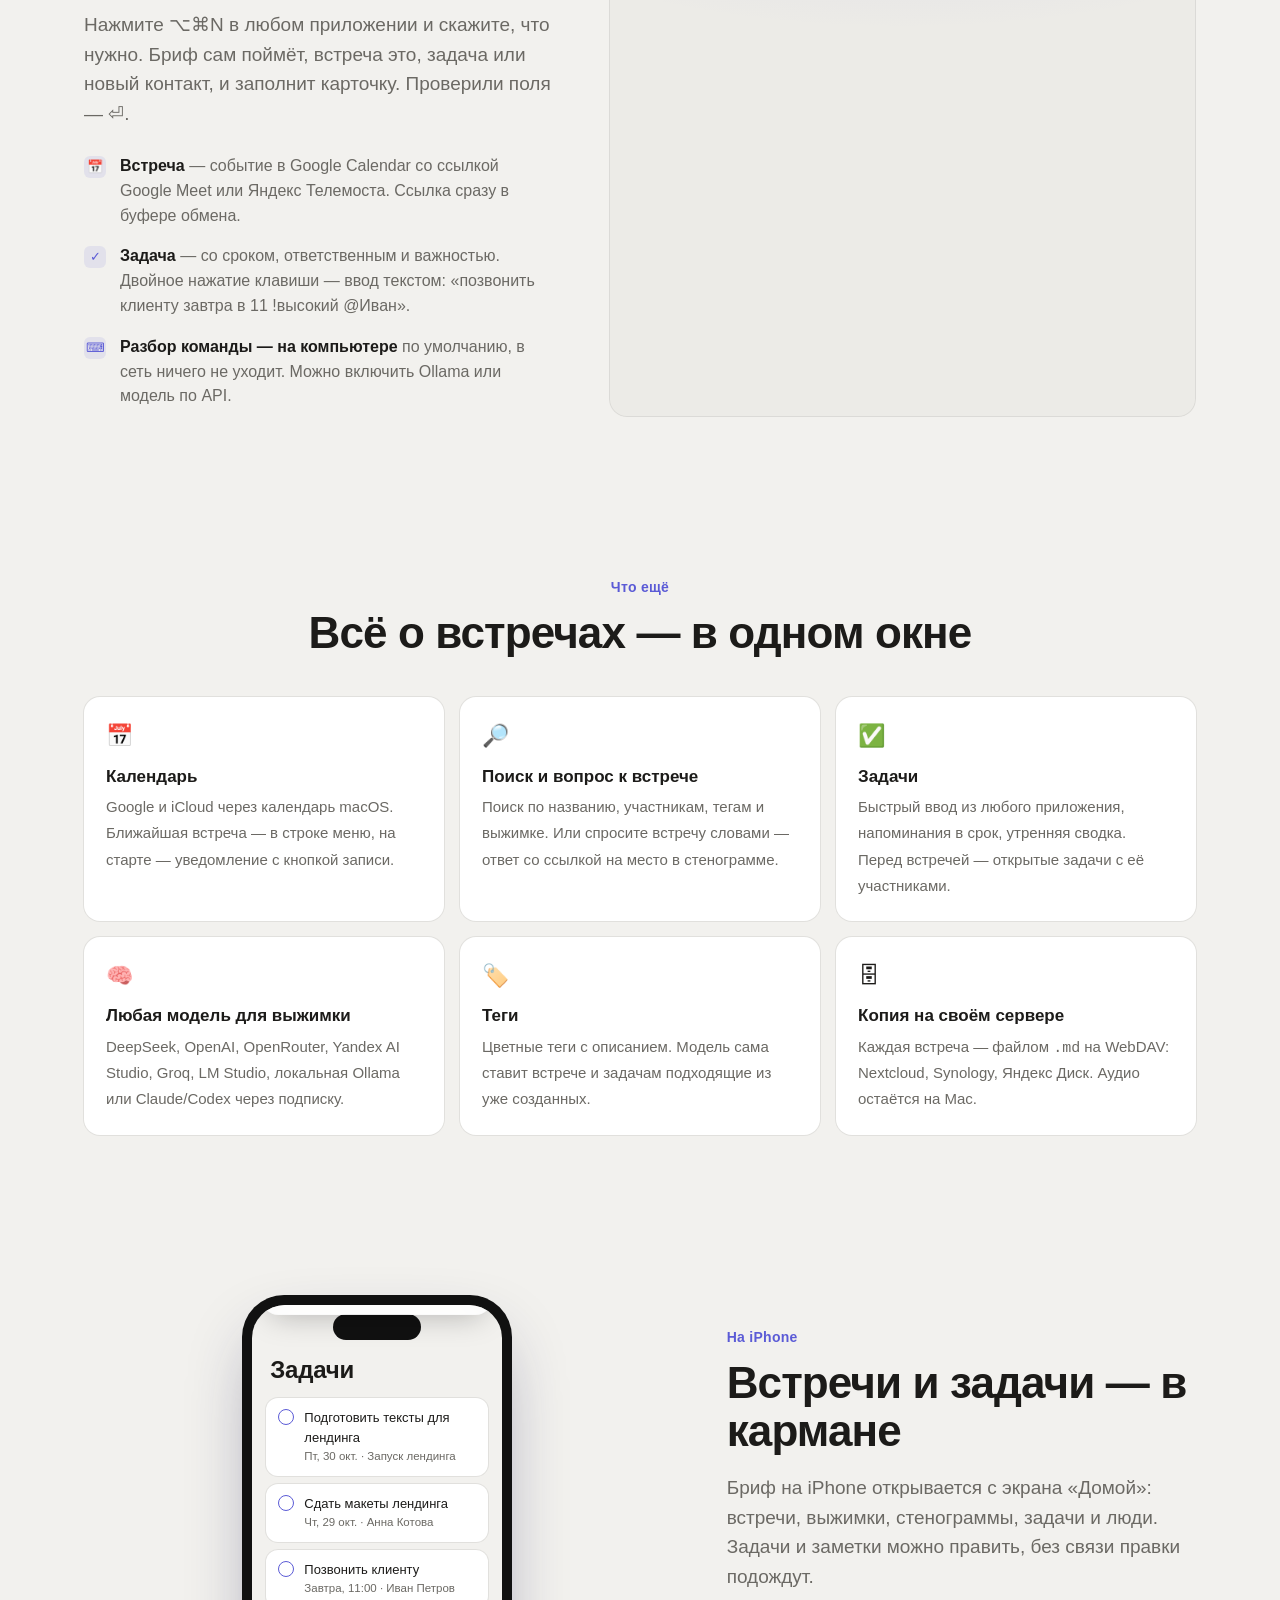
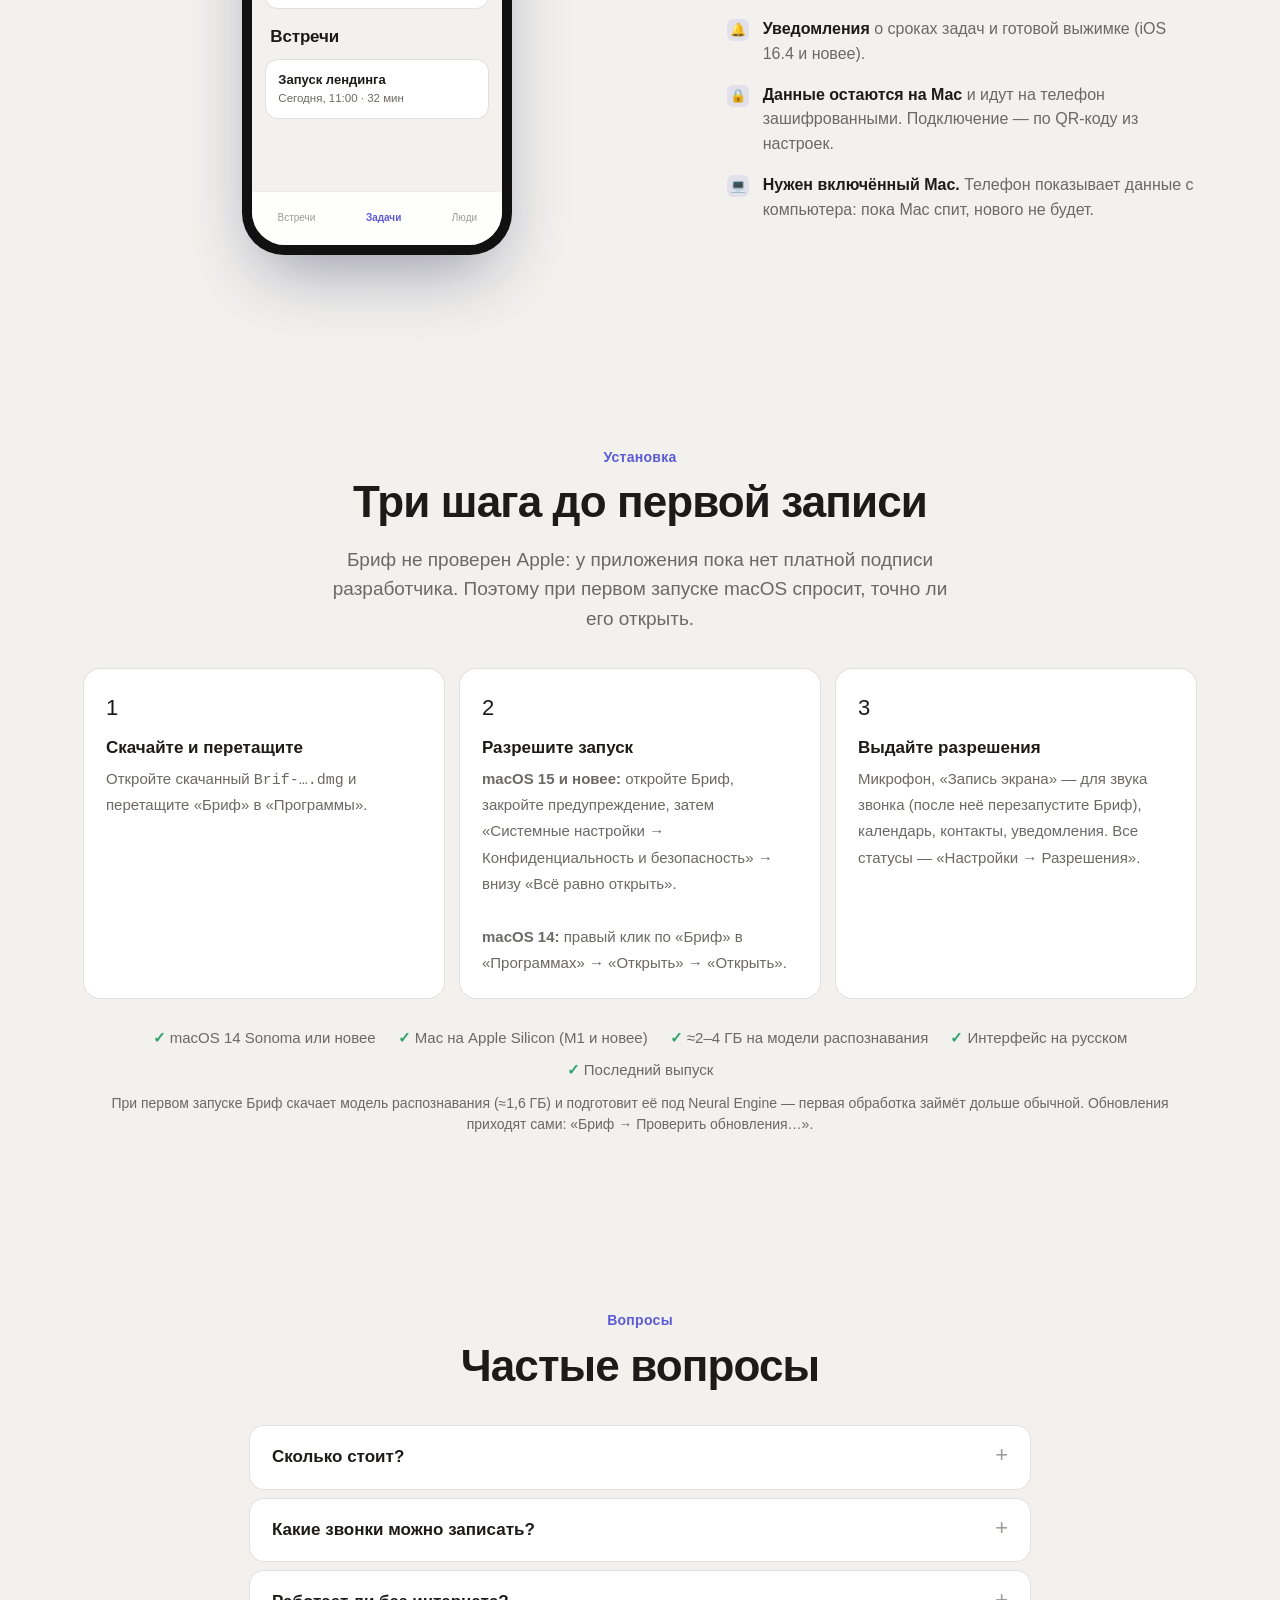
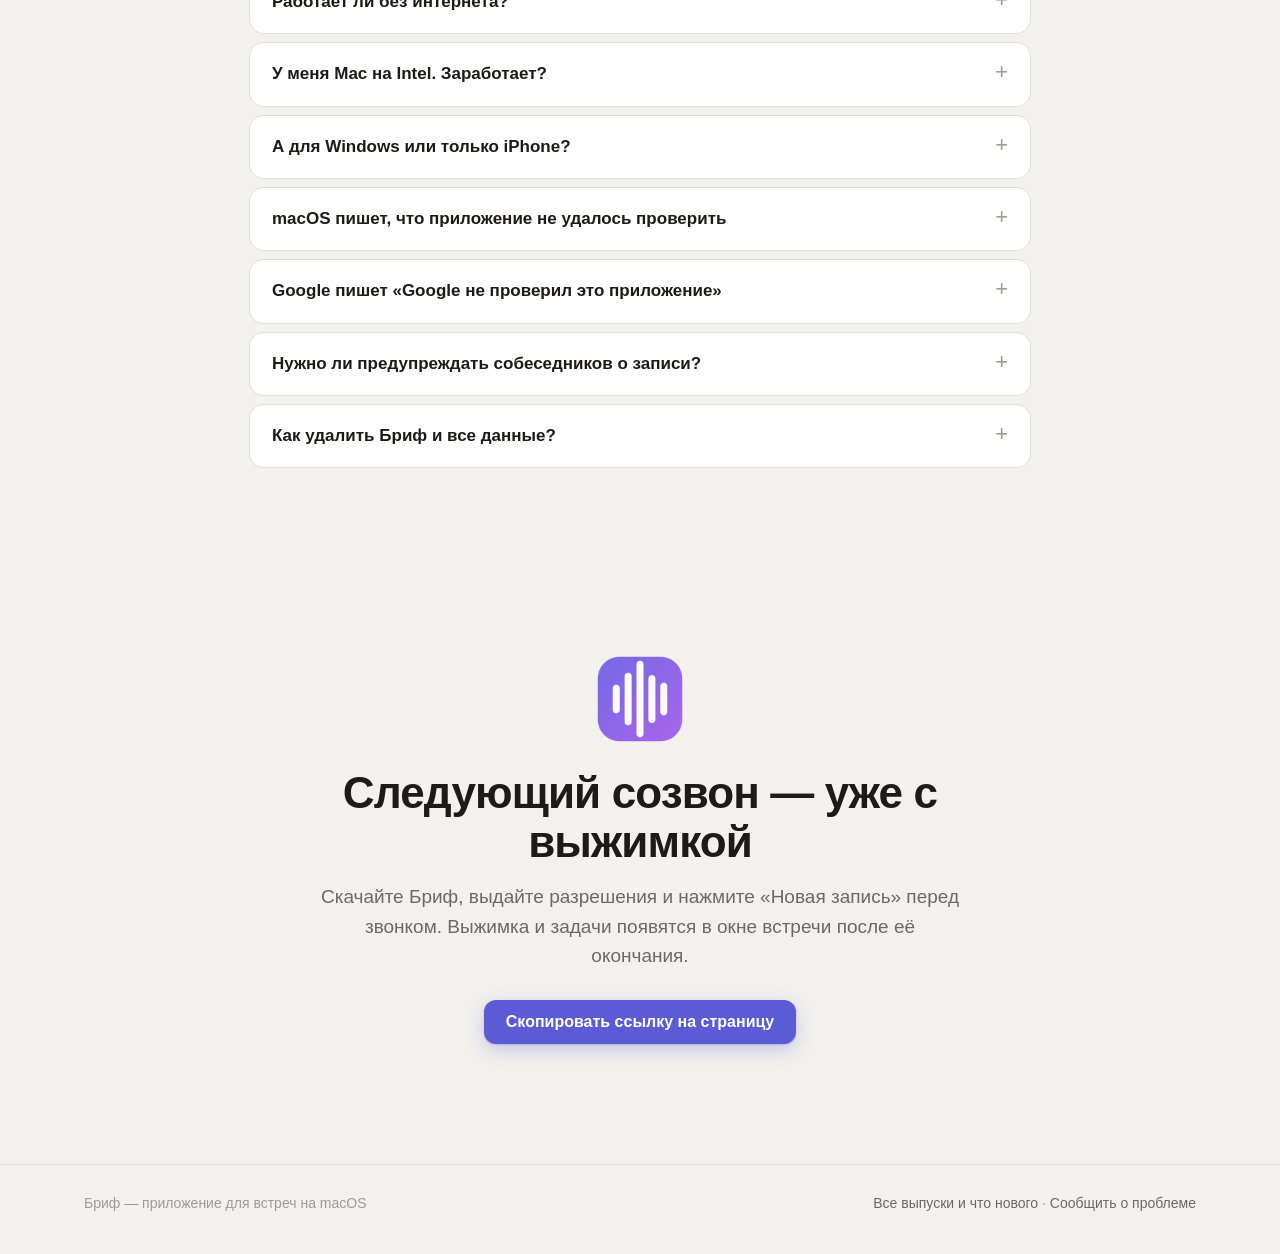
==== commit 7ce50f7e: "Сайт: 0864802" ====
--- a/index.html
+++ b/index.html
@@ -8,7 +8,7 @@
 <meta property="og:type" content="website">
 <meta property="og:locale" content="ru_RU">
 <meta property="og:title" content="Сосредоточьтесь на разговоре. Договорённости запишет Бриф">
-<meta property="og:description" content="Приложение для Mac записывает созвон и выписывает решения, задачи и сроки. Звук не покидает компьютер. Сейчас бесплатно.">
+<meta property="og:description" content="Бриф записывает созвон и выписывает решения, задачи и сроки. Запись не покидает ваш Mac — речь распознаётся прямо на нём, без облака. Сейчас бесплатно.">
 <meta property="og:image" content="https://23brezhnev.github.io/brif-releases/assets/og.png">
 <meta property="og:image:width" content="1200">
 <meta property="og:image:height" content="630">
@@ -43,7 +43,7 @@
   <div class="wrap">
     <span class="eyebrow"><span>Для macOS</span><span>·</span><b>сейчас бесплатно</b></span>
     <h1>Сосредоточьтесь на разговоре.<br> Договорённости запишет&nbsp;Бриф</h1>
-    <p class="lead">Приложение для Mac записывает созвон и выписывает решения, задачи и сроки. Звук не покидает компьютер.</p>
+    <p class="lead">Бриф записывает созвон и выписывает решения, задачи и сроки. Запись не покидает ваш Mac — речь распознаётся прямо на нём, без облака.</p>
     <div class="cta">
       <a class="btn mac-only" data-download href="https://github.com/23brezhnev/brif-releases/releases/latest">
         <svg viewBox="0 0 24 24" fill="none" stroke="currentColor" stroke-width="2.2" stroke-linecap="round" stroke-linejoin="round"><path d="M12 4v11m0 0-4.5-4.5M12 15l4.5-4.5M5 20h14"/></svg>
@@ -55,7 +55,6 @@
         <button class="btn" type="button" data-copy>Скопировать ссылку</button>
       </div>
     </div>
-    <p class="btn-note mac-only">macOS 14 или новее · Mac на Apple Silicon (M1 и новее) · 2–4 ГБ свободного места · <span data-version>dmg из последнего выпуска</span></p>
 
     <div class="hero-stage">
       <div class="scene-tabs" id="hero-tabs" role="tablist" aria-label="Сцены демонстрации">
@@ -341,7 +340,7 @@
       <div class="card reveal"><div class="em">3</div><b>Выдайте разрешения</b><span>Микрофон, «Запись экрана» — для звука звонка (после неё перезапустите Бриф), календарь, контакты, уведомления. Все статусы — «Настройки → Разрешения».</span></div>
     </div>
     <div class="req">
-      <span>macOS 14 Sonoma или новее</span><span>Mac на Apple Silicon (M1 и новее)</span><span>≈2–4 ГБ на модели распознавания</span><span>Интерфейс на русском</span>
+      <span>macOS 14 Sonoma или новее</span><span>Mac на Apple Silicon (M1 и новее)</span><span>≈2–4 ГБ на модели распознавания</span><span>Интерфейс на русском</span><span data-version>Последний выпуск</span>
     </div>
     <p class="btn-note center">При первом запуске Бриф скачает модель распознавания (≈1,6 ГБ) и подготовит её под Neural Engine — первая обработка займёт дольше обычной. Обновления приходят сами: «Бриф → Проверить обновления…».</p>
   </div>
@@ -378,7 +377,6 @@
       </a>
       <div class="not-mac" hidden><button class="btn" type="button" data-copy>Скопировать ссылку на страницу</button></div>
     </div>
-    <p class="btn-note mac-only">macOS 14+ · Apple Silicon · <span data-version>бесплатно</span></p>
   </div>
 </section>
 
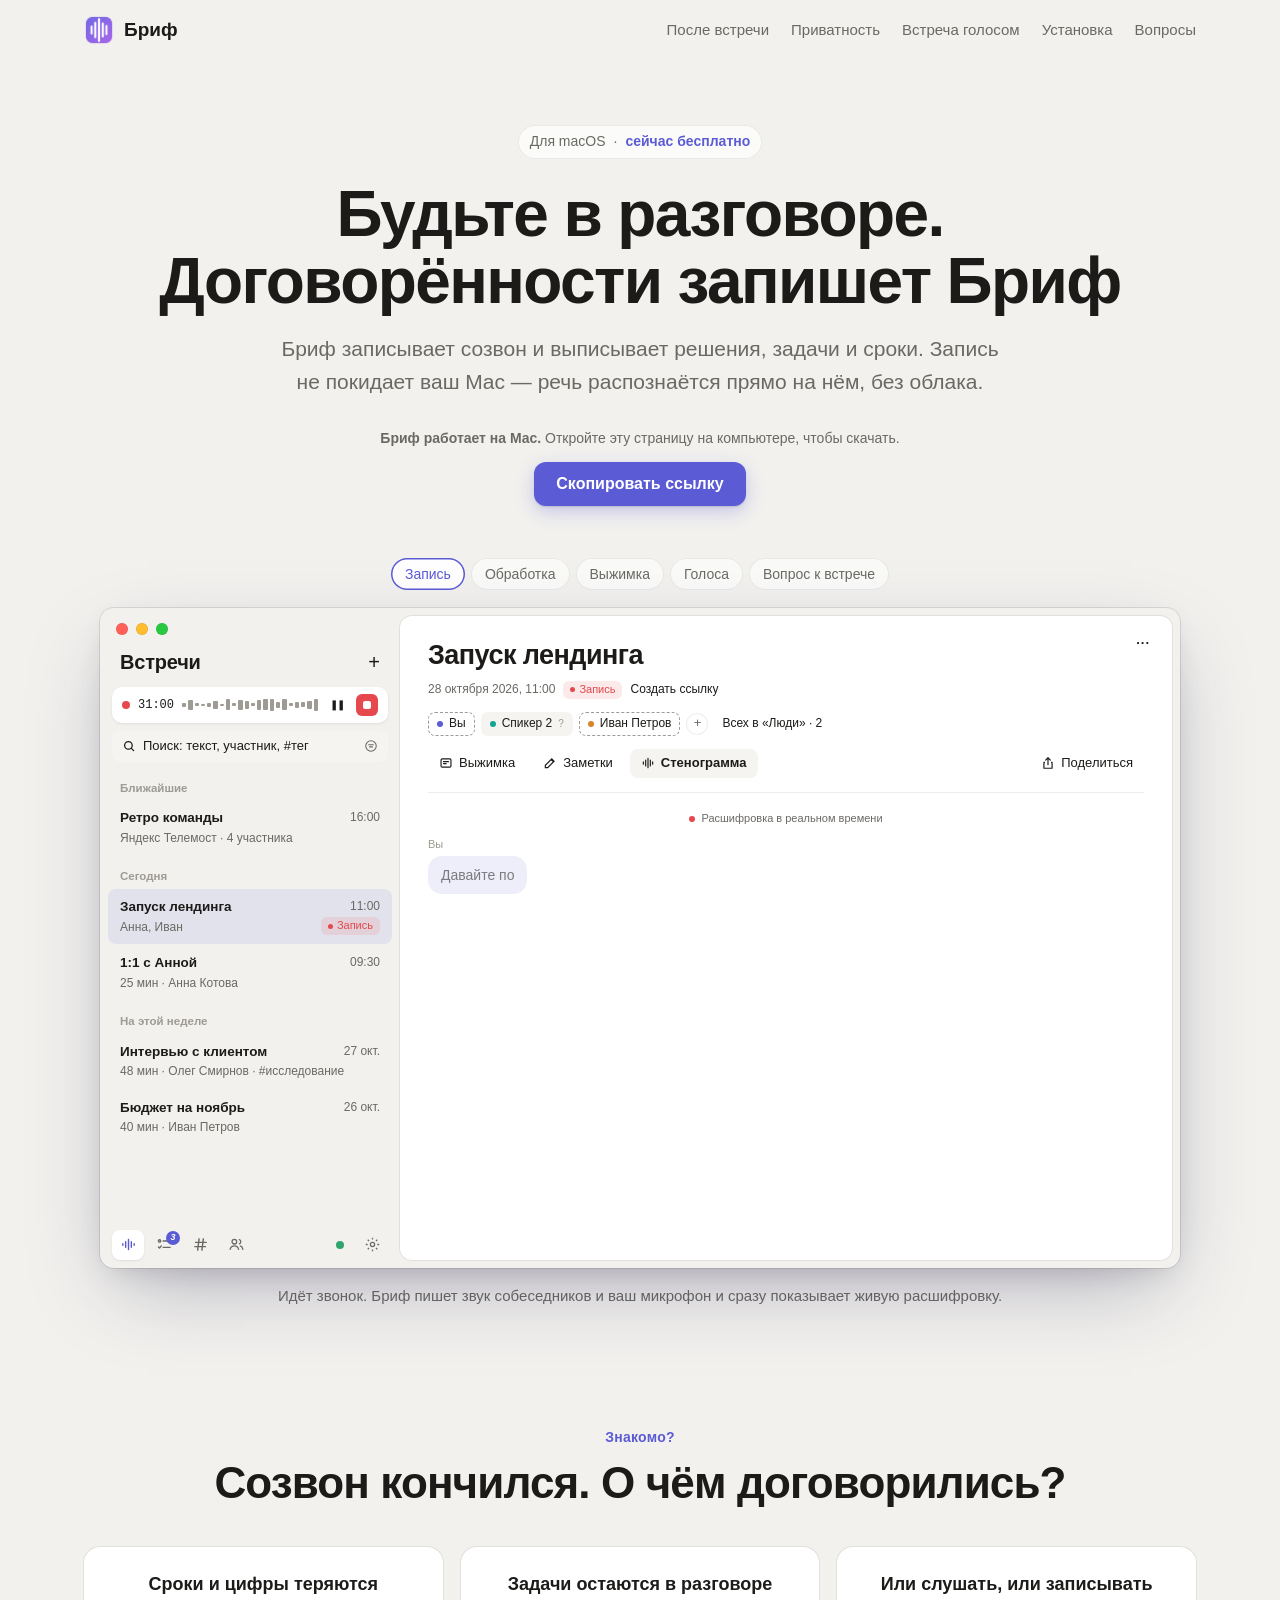
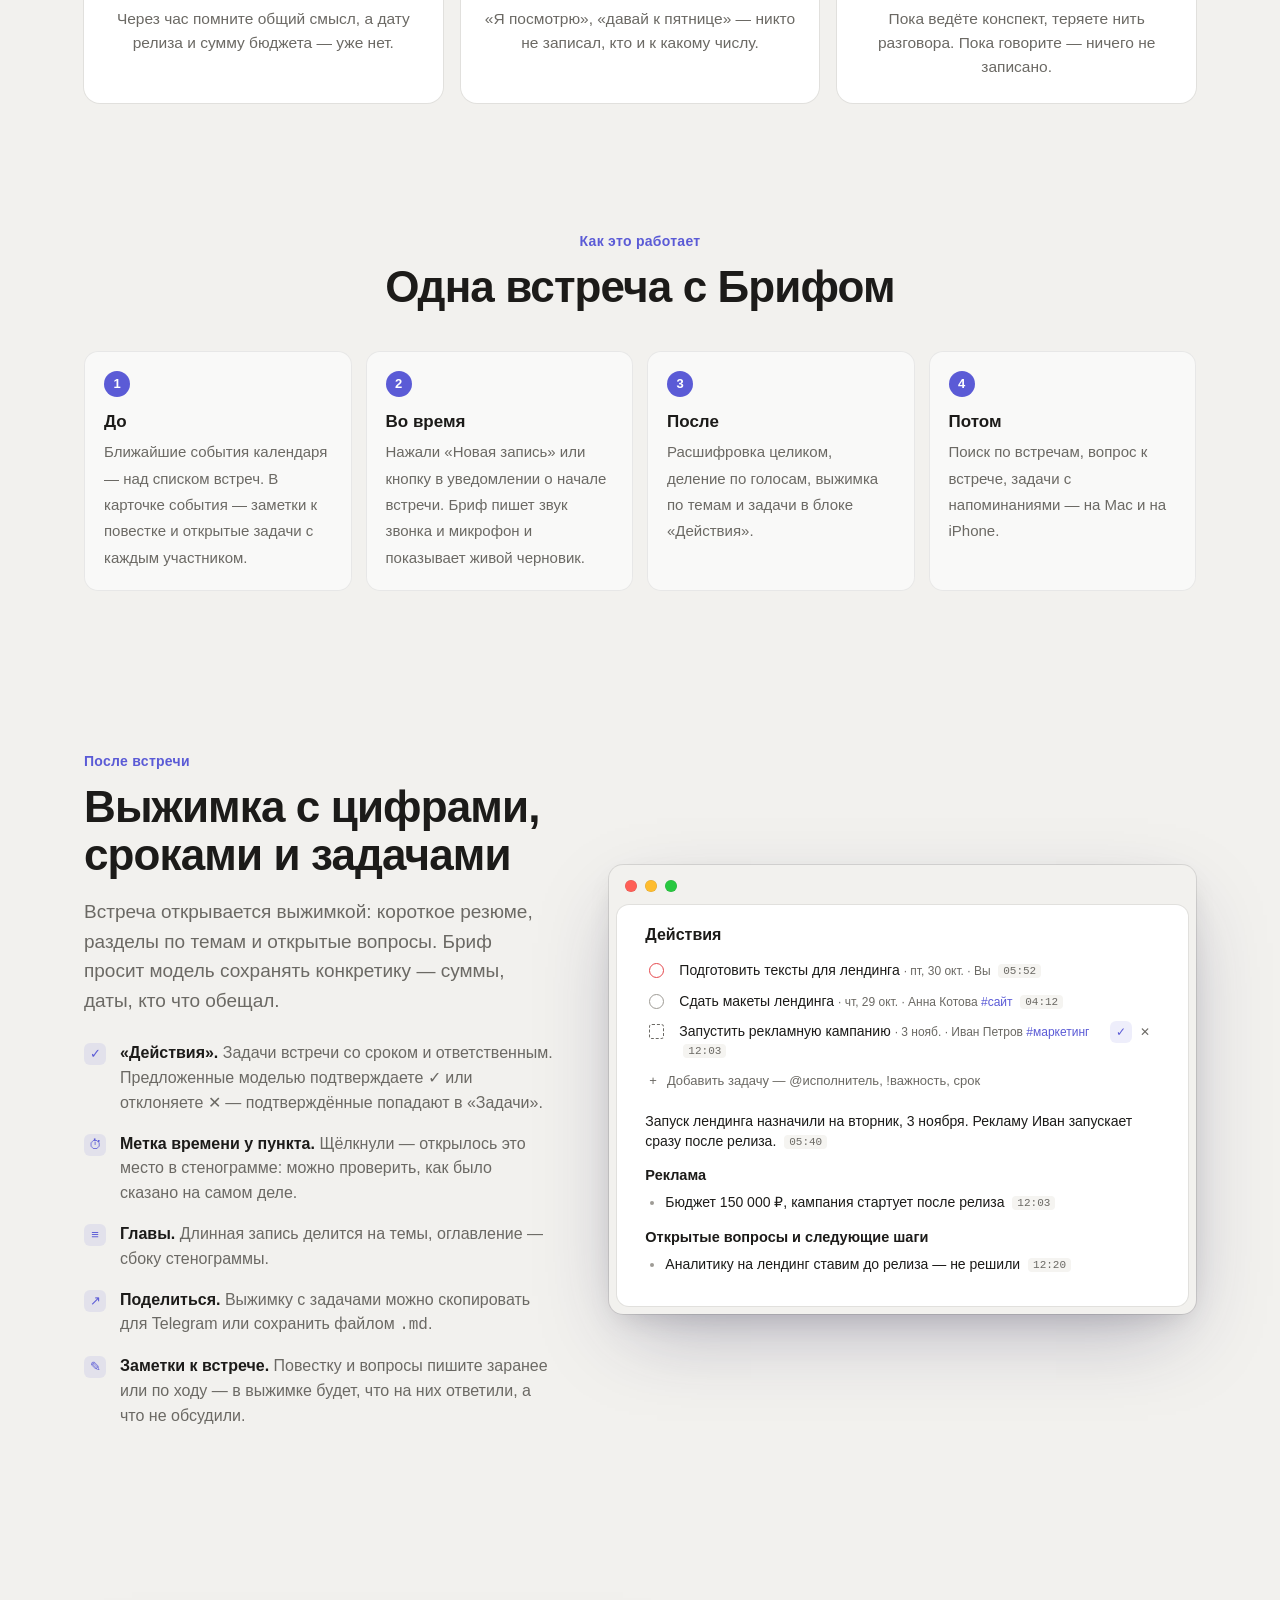
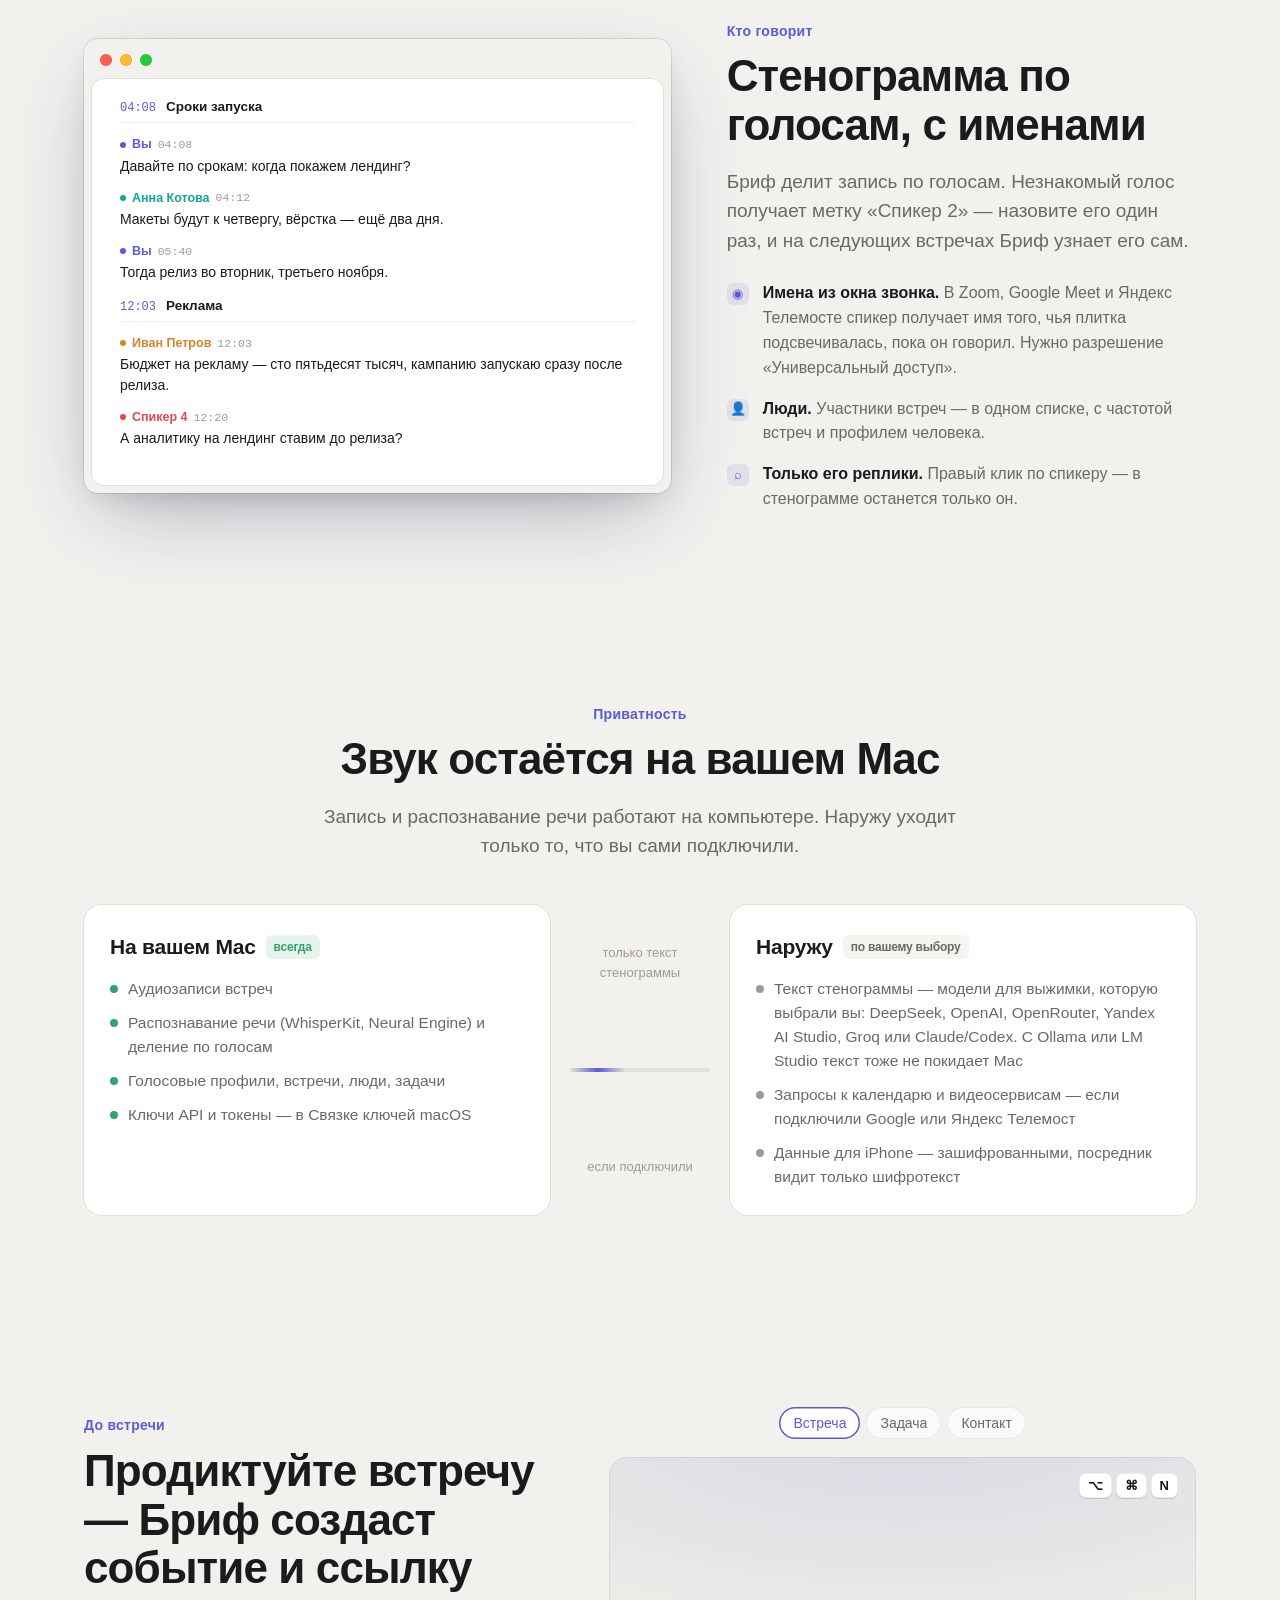
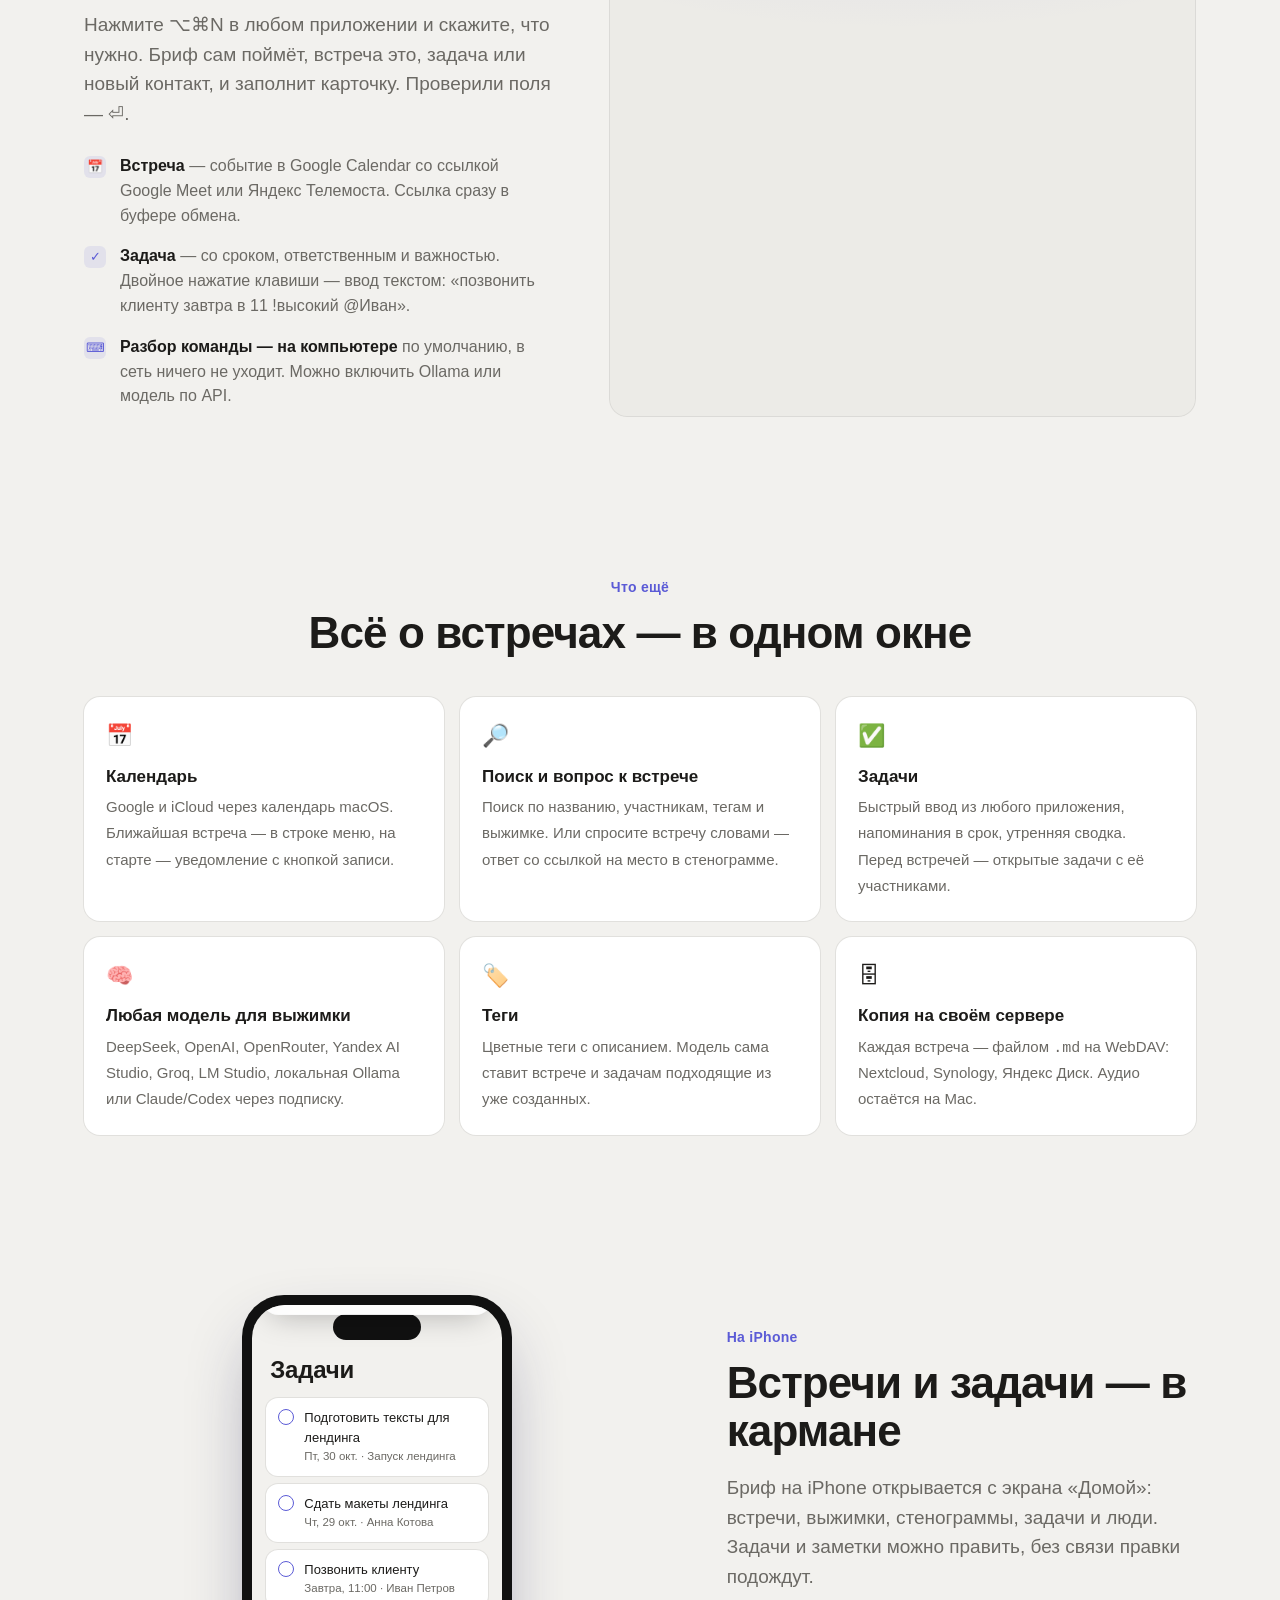
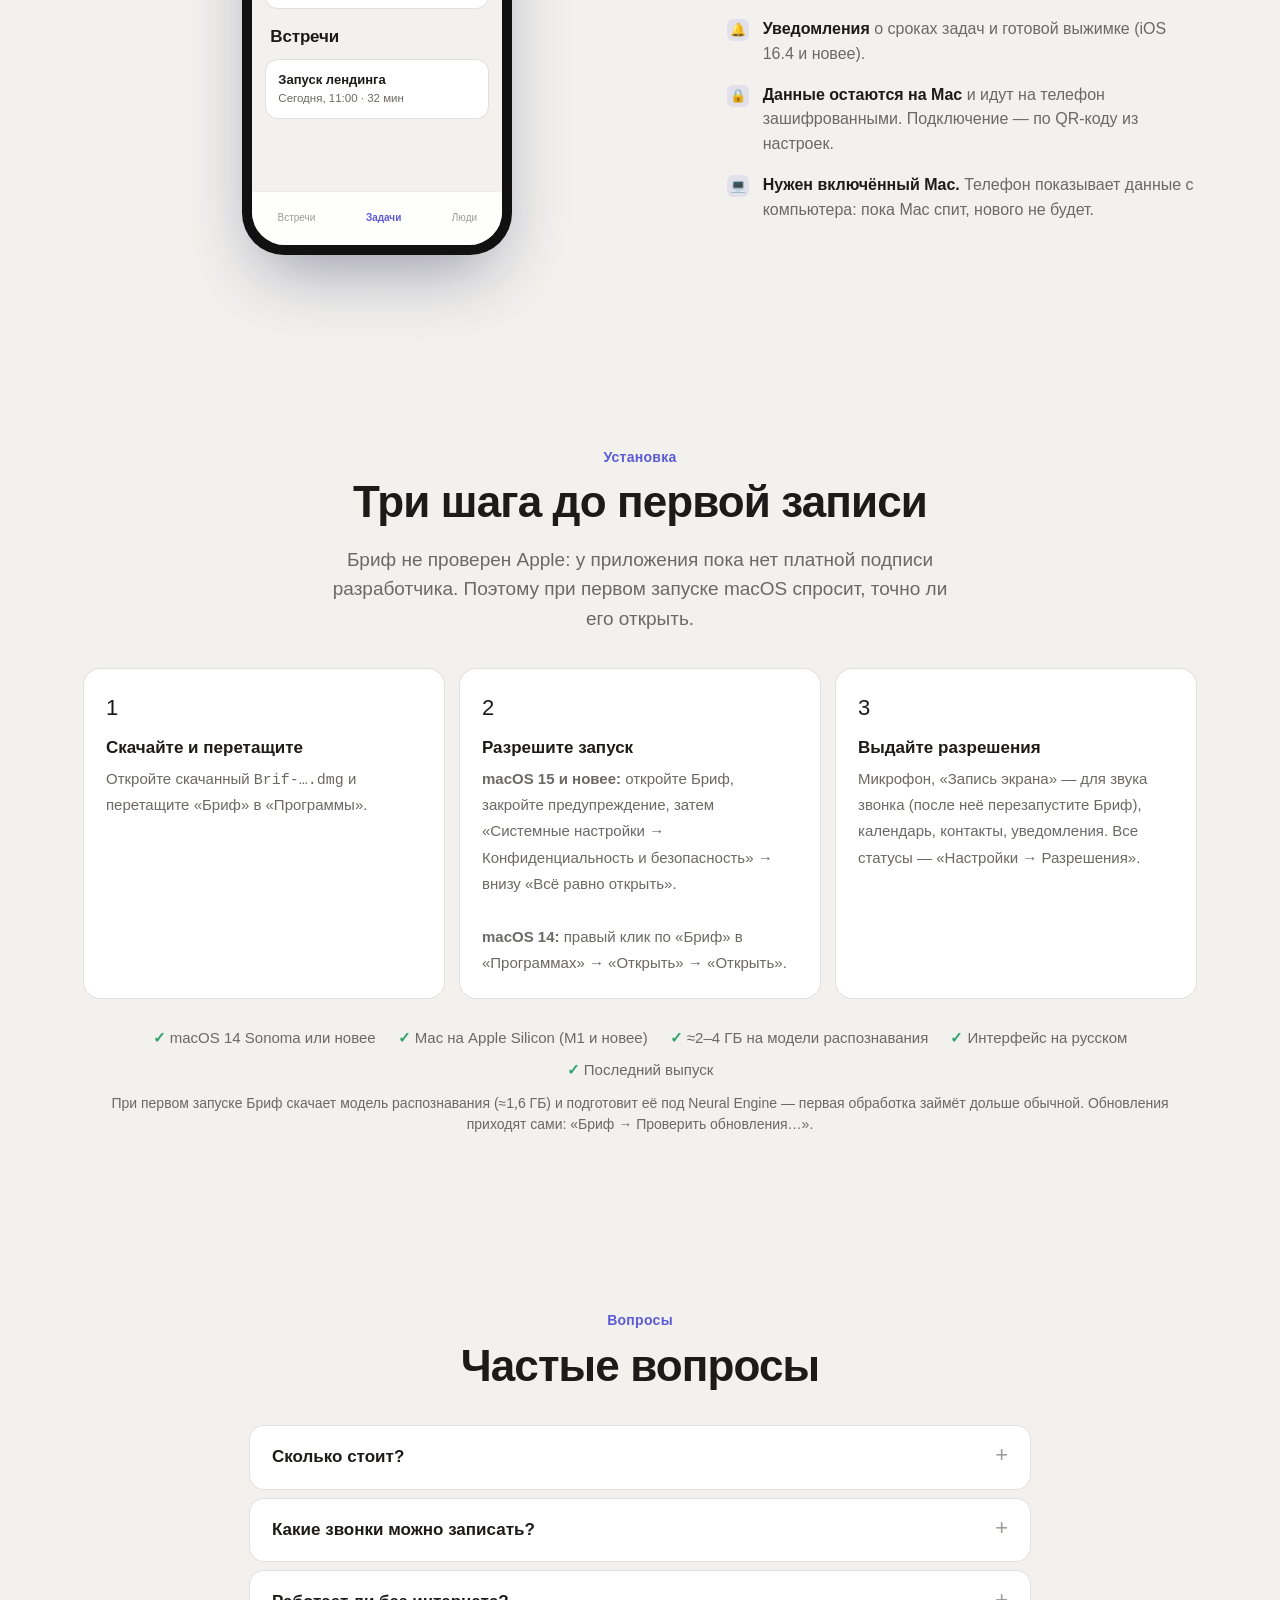
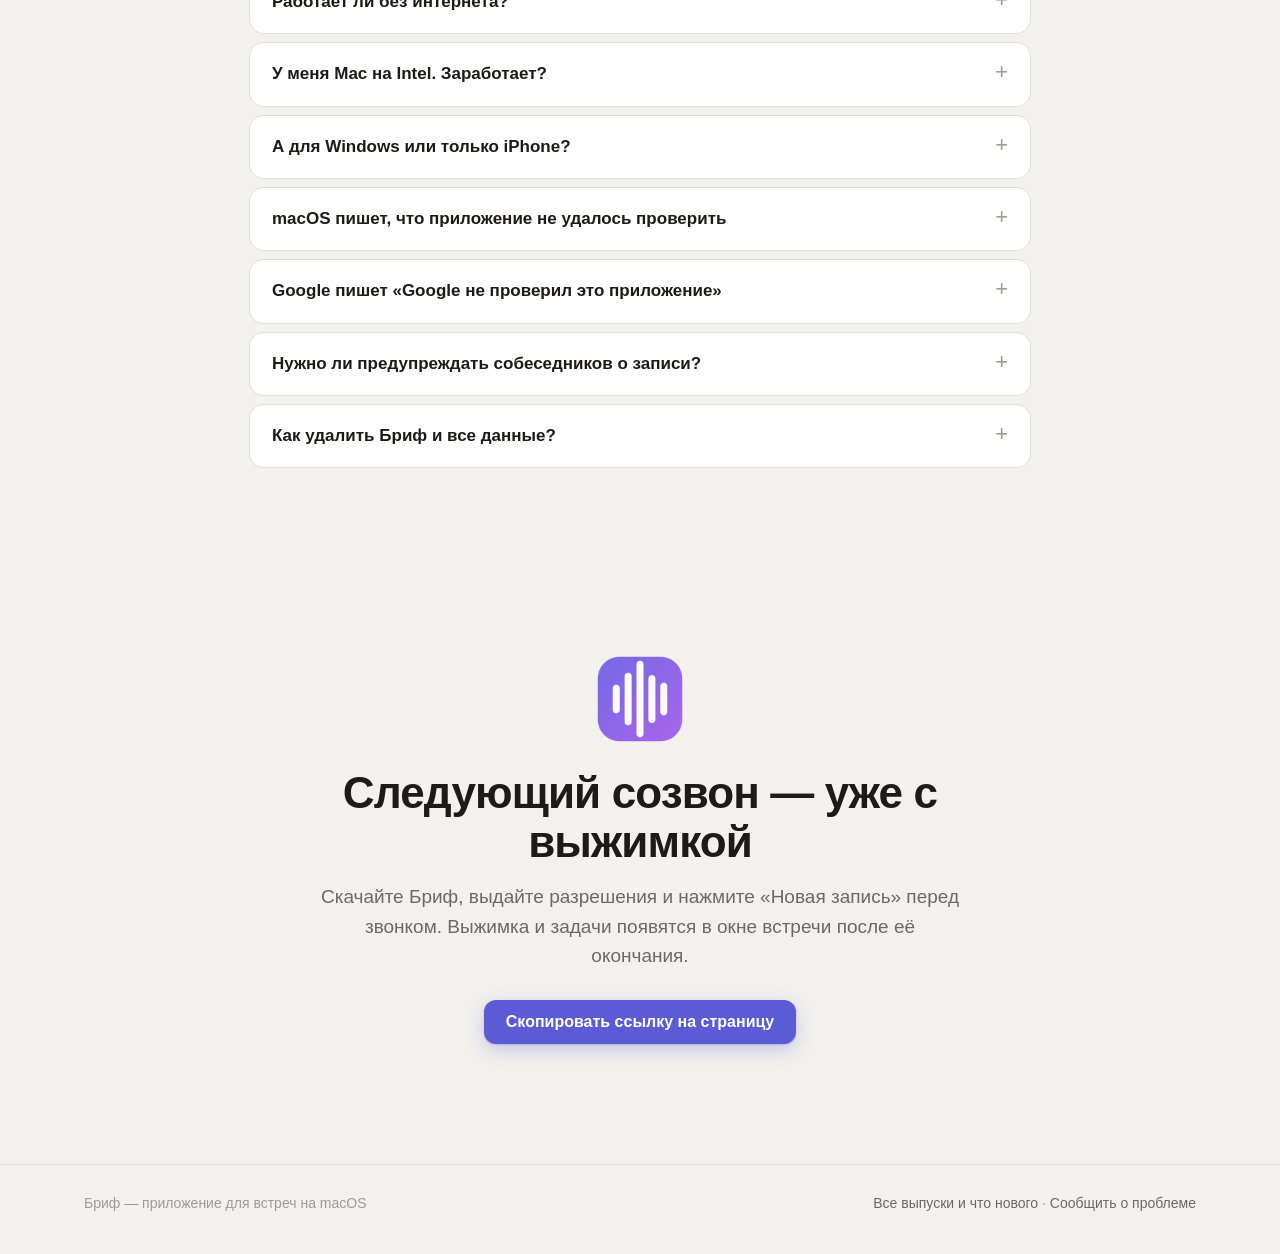
==== commit c727cec1: "Сайт: f460711" ====
--- a/index.html
+++ b/index.html
@@ -7,7 +7,7 @@
 <meta name="description" content="Приложение для Mac: записывает созвон, расшифровывает его на компьютере, делит по голосам и собирает выжимку с задачами. Звук не покидает Mac.">
 <meta property="og:type" content="website">
 <meta property="og:locale" content="ru_RU">
-<meta property="og:title" content="Сосредоточьтесь на разговоре. Договорённости запишет Бриф">
+<meta property="og:title" content="Будьте в разговоре. Договорённости запишет Бриф">
 <meta property="og:description" content="Бриф записывает созвон и выписывает решения, задачи и сроки. Запись не покидает ваш Mac — речь распознаётся прямо на нём, без облака. Сейчас бесплатно.">
 <meta property="og:image" content="https://23brezhnev.github.io/brif-releases/assets/og.png">
 <meta property="og:image:width" content="1200">
@@ -42,7 +42,7 @@
 <section class="hero">
   <div class="wrap">
     <span class="eyebrow"><span>Для macOS</span><span>·</span><b>сейчас бесплатно</b></span>
-    <h1>Сосредоточьтесь на разговоре.<br> Договорённости запишет&nbsp;Бриф</h1>
+    <h1>Будьте в разговоре.<br> Договорённости запишет&nbsp;Бриф</h1>
     <p class="lead">Бриф записывает созвон и выписывает решения, задачи и сроки. Запись не покидает ваш Mac — речь распознаётся прямо на нём, без облака.</p>
     <div class="cta">
       <a class="btn mac-only" data-download href="https://github.com/23brezhnev/brif-releases/releases/latest">
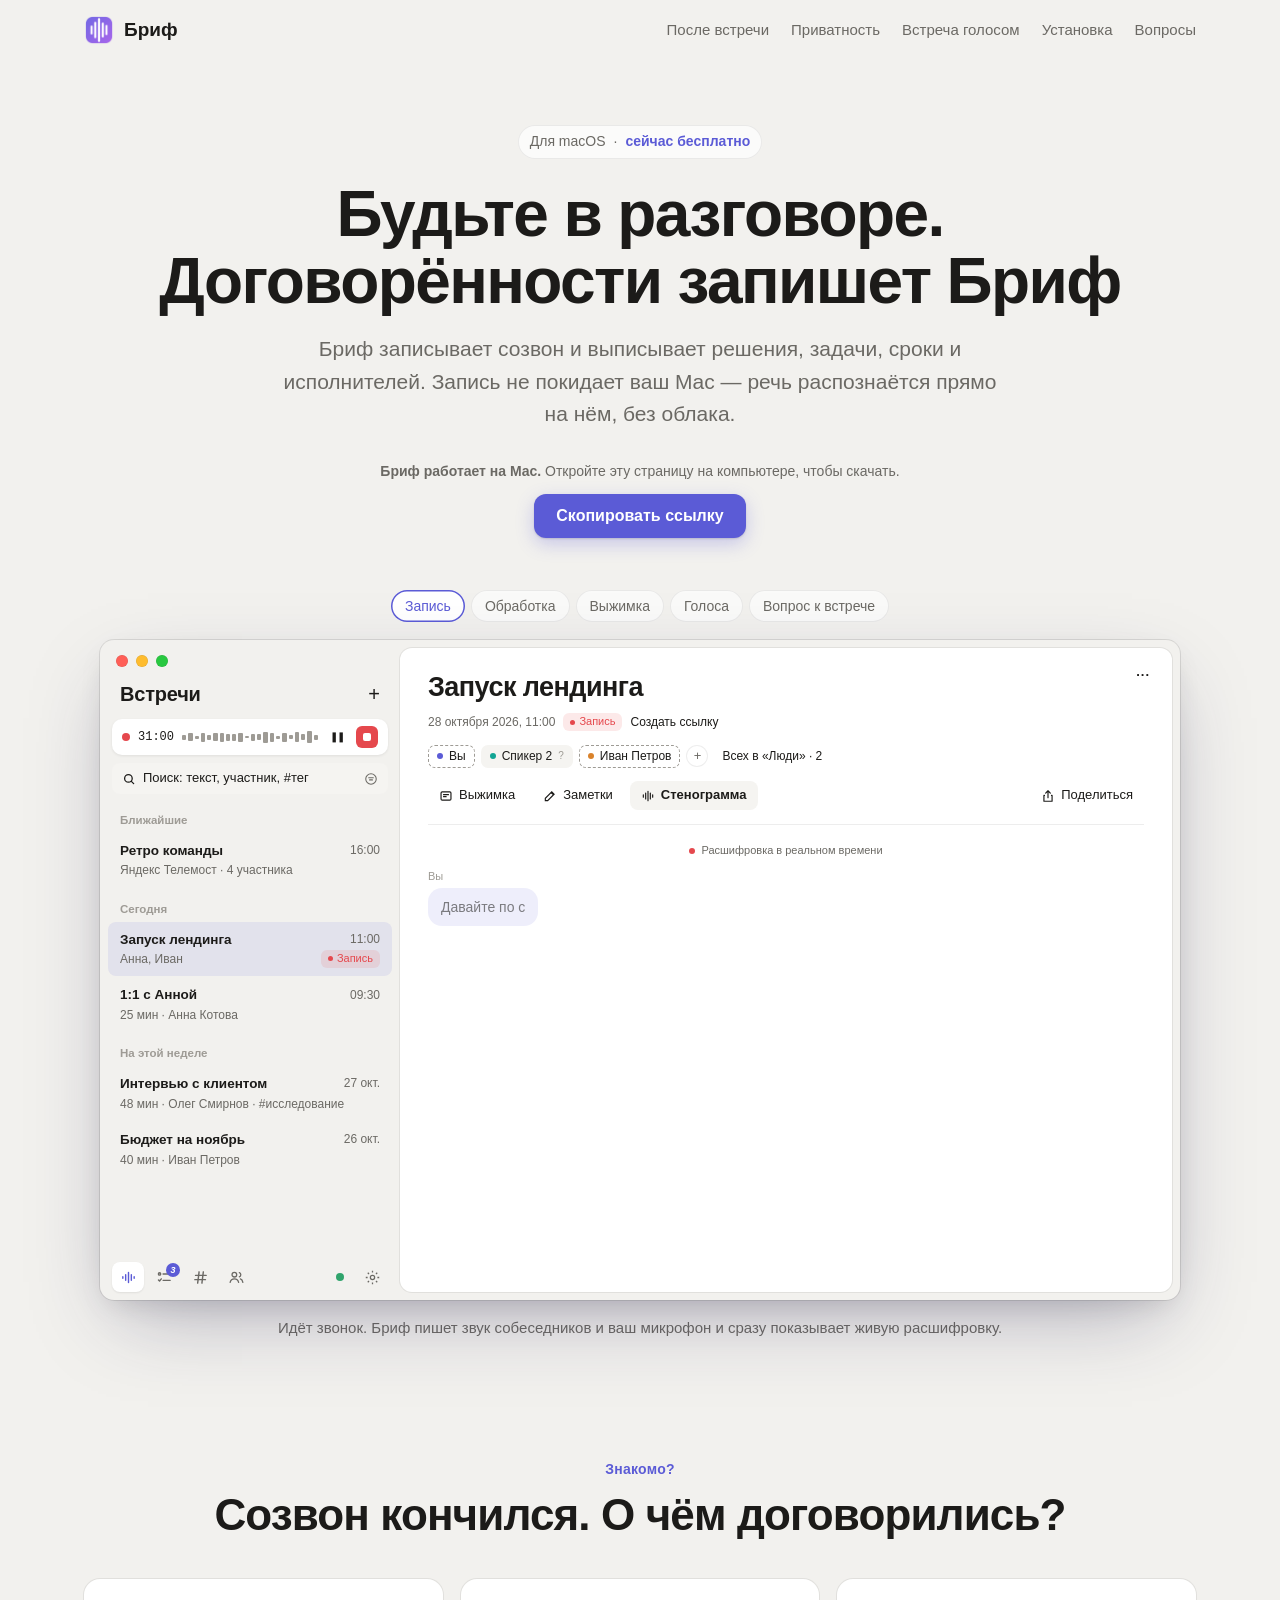
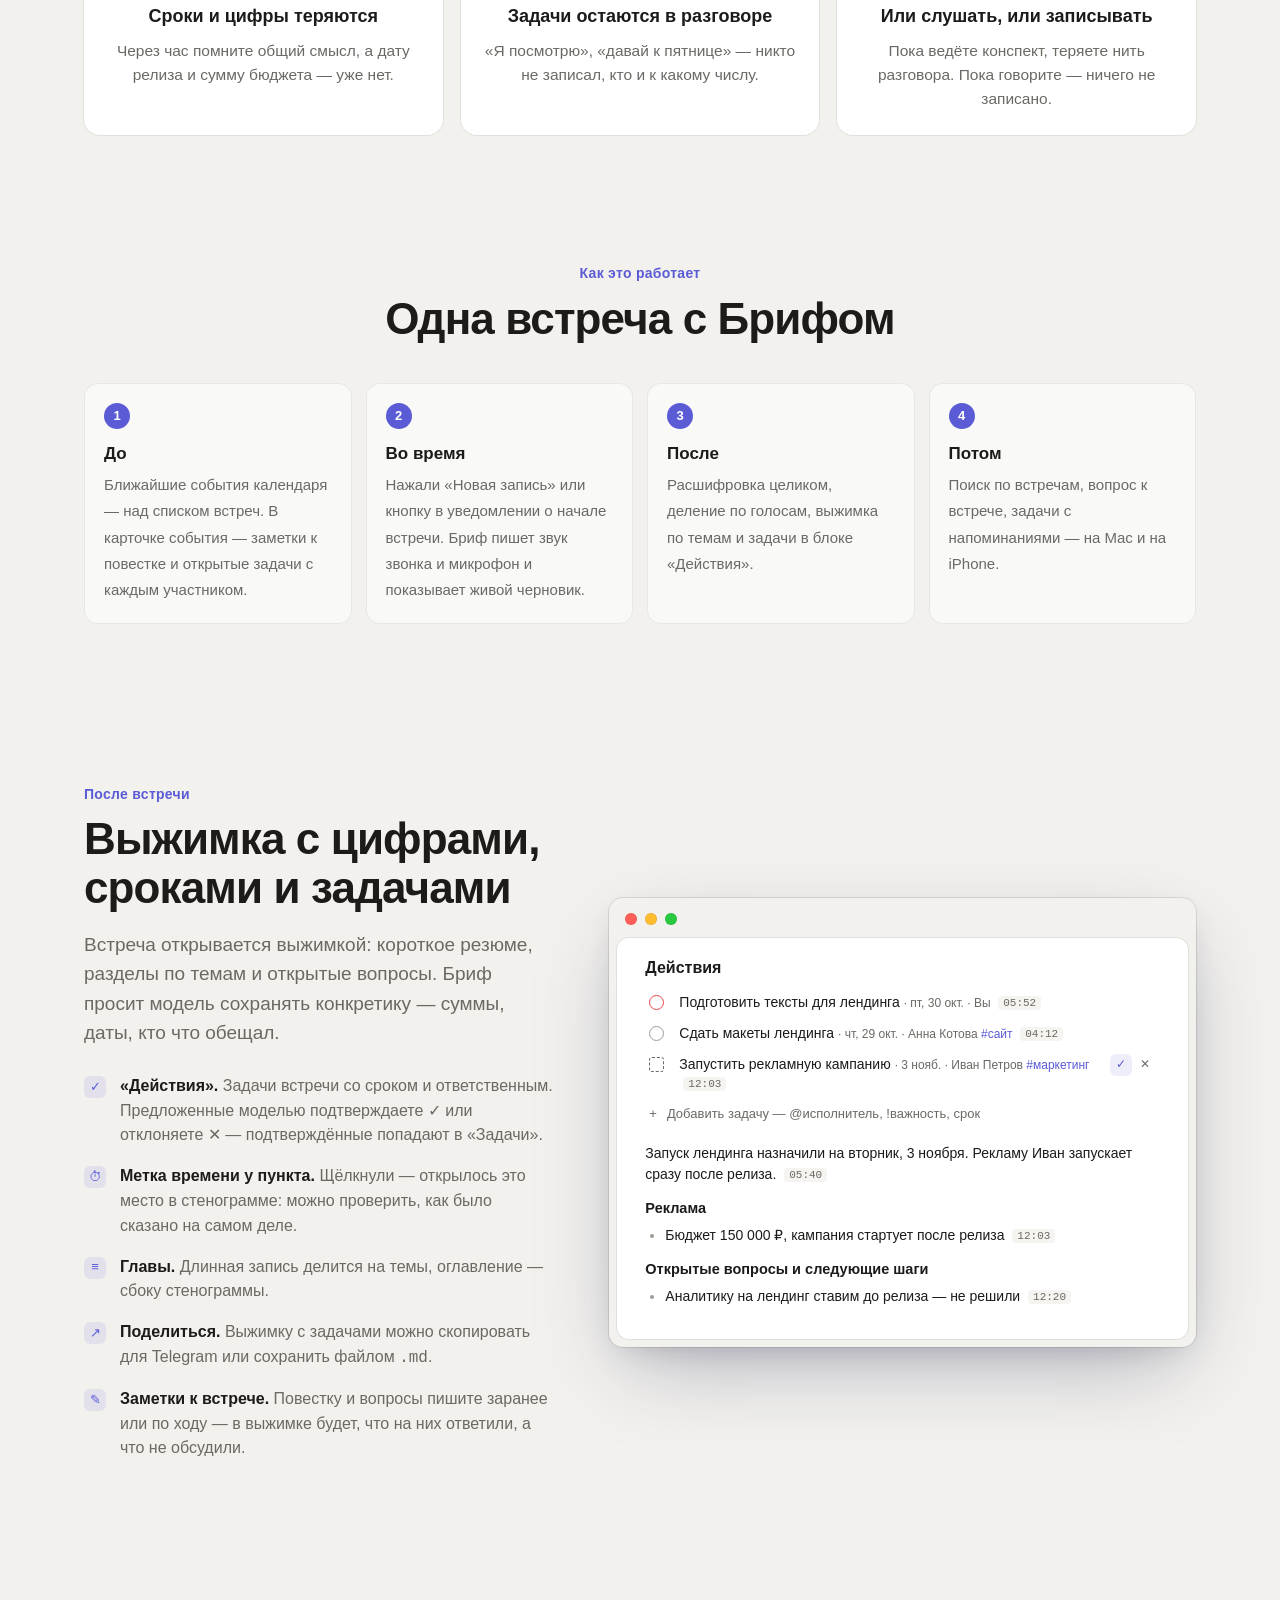
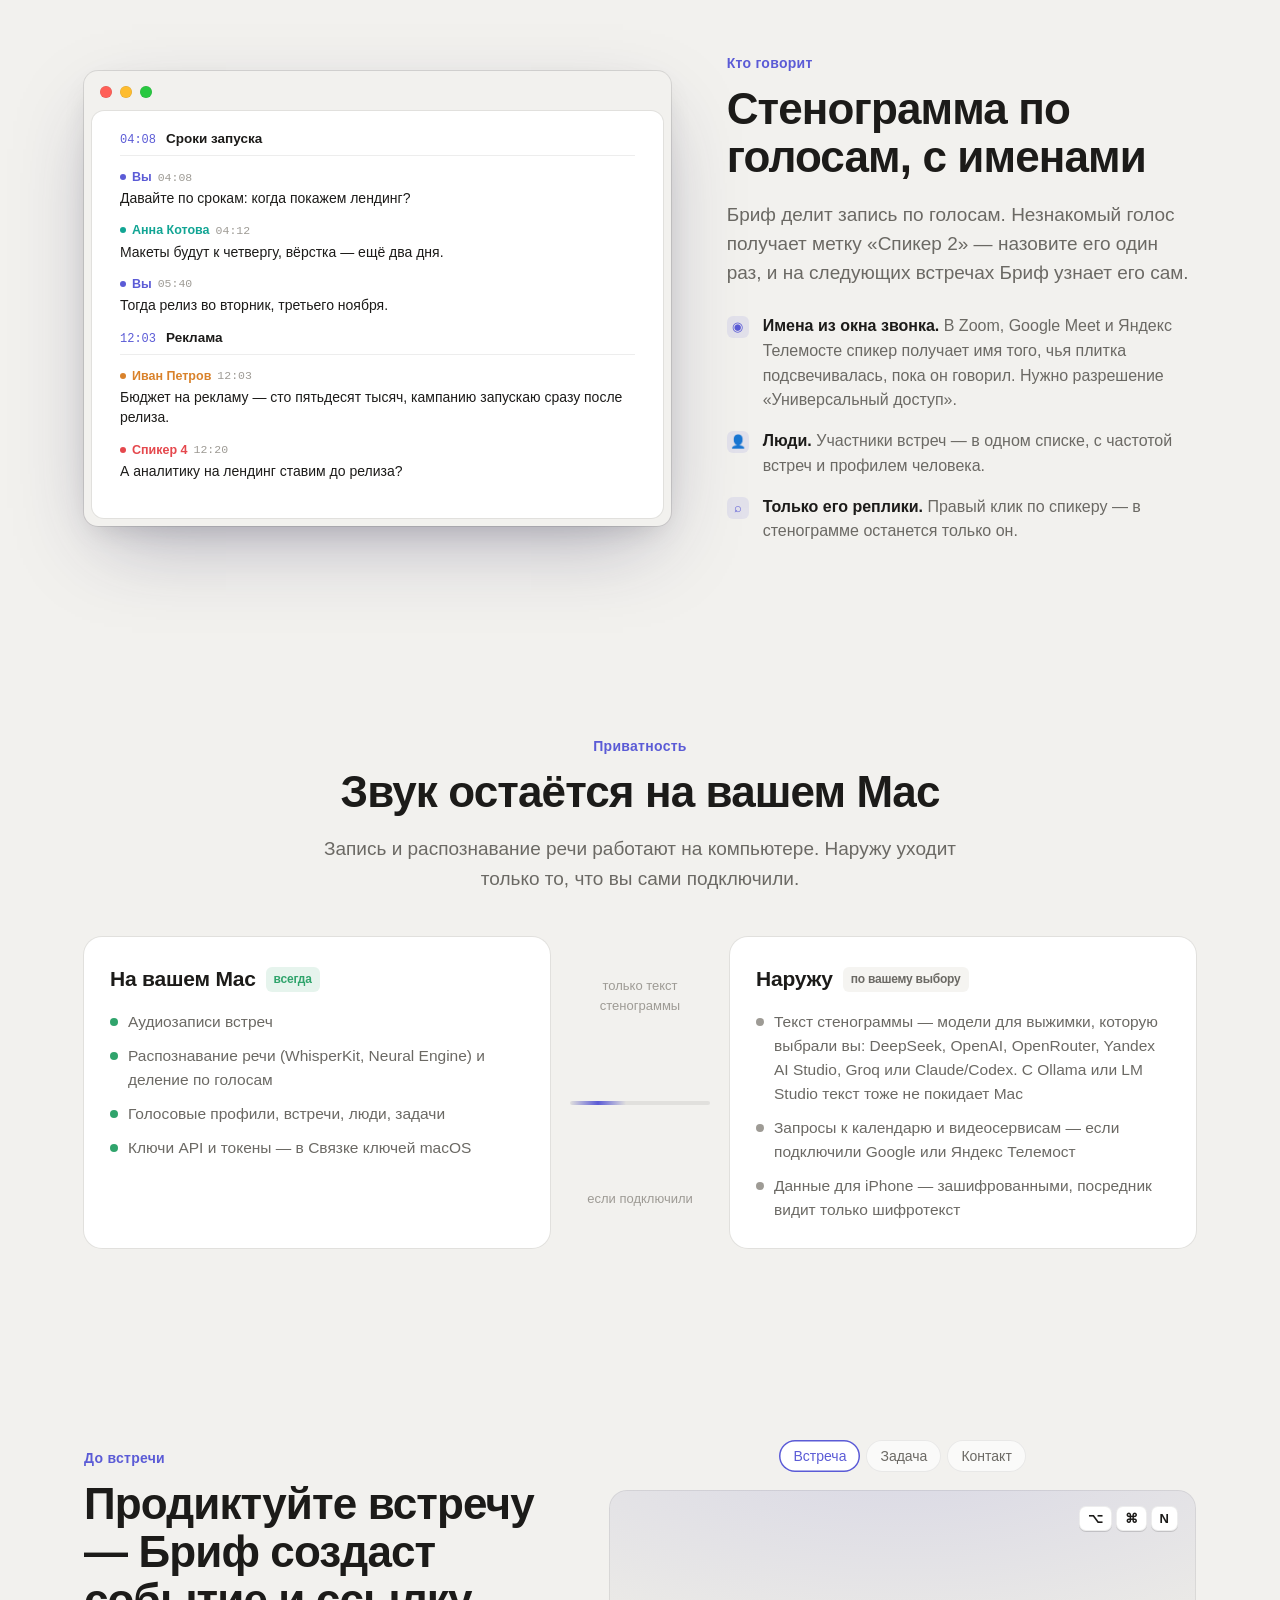
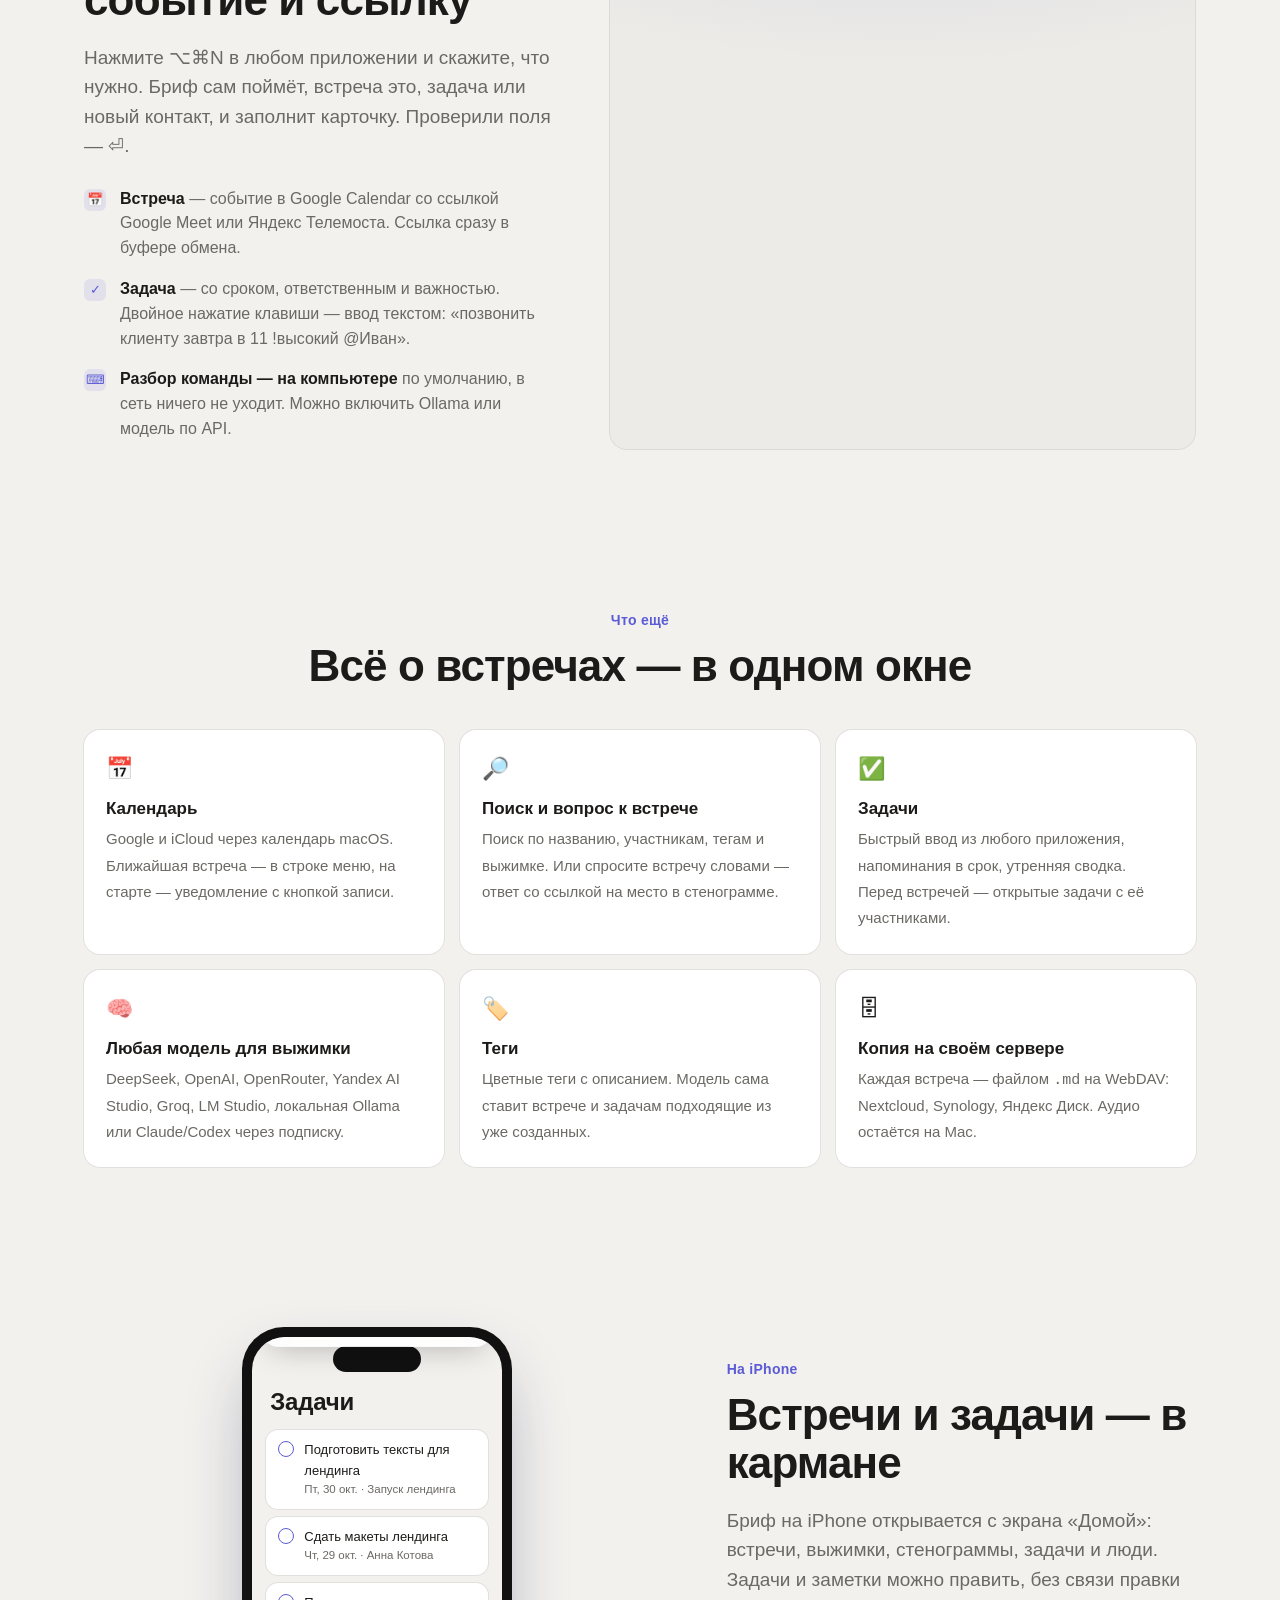
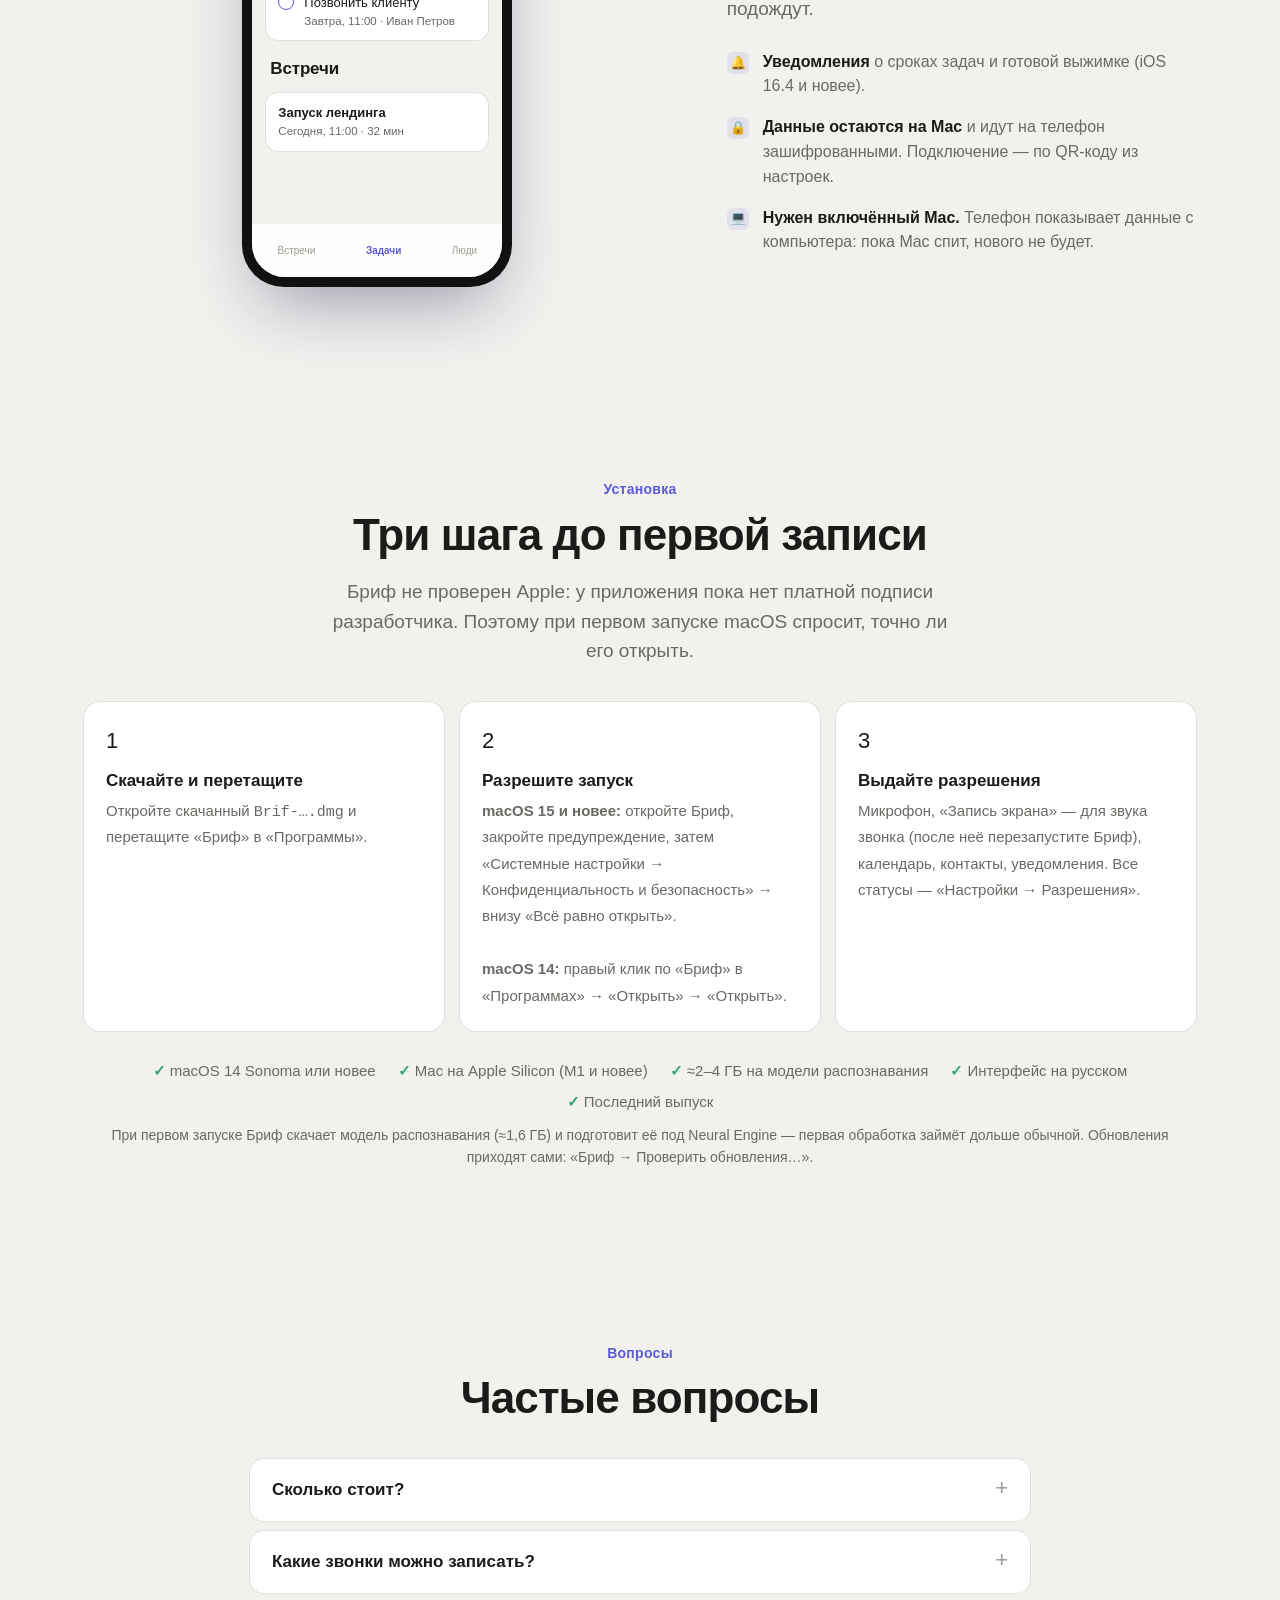
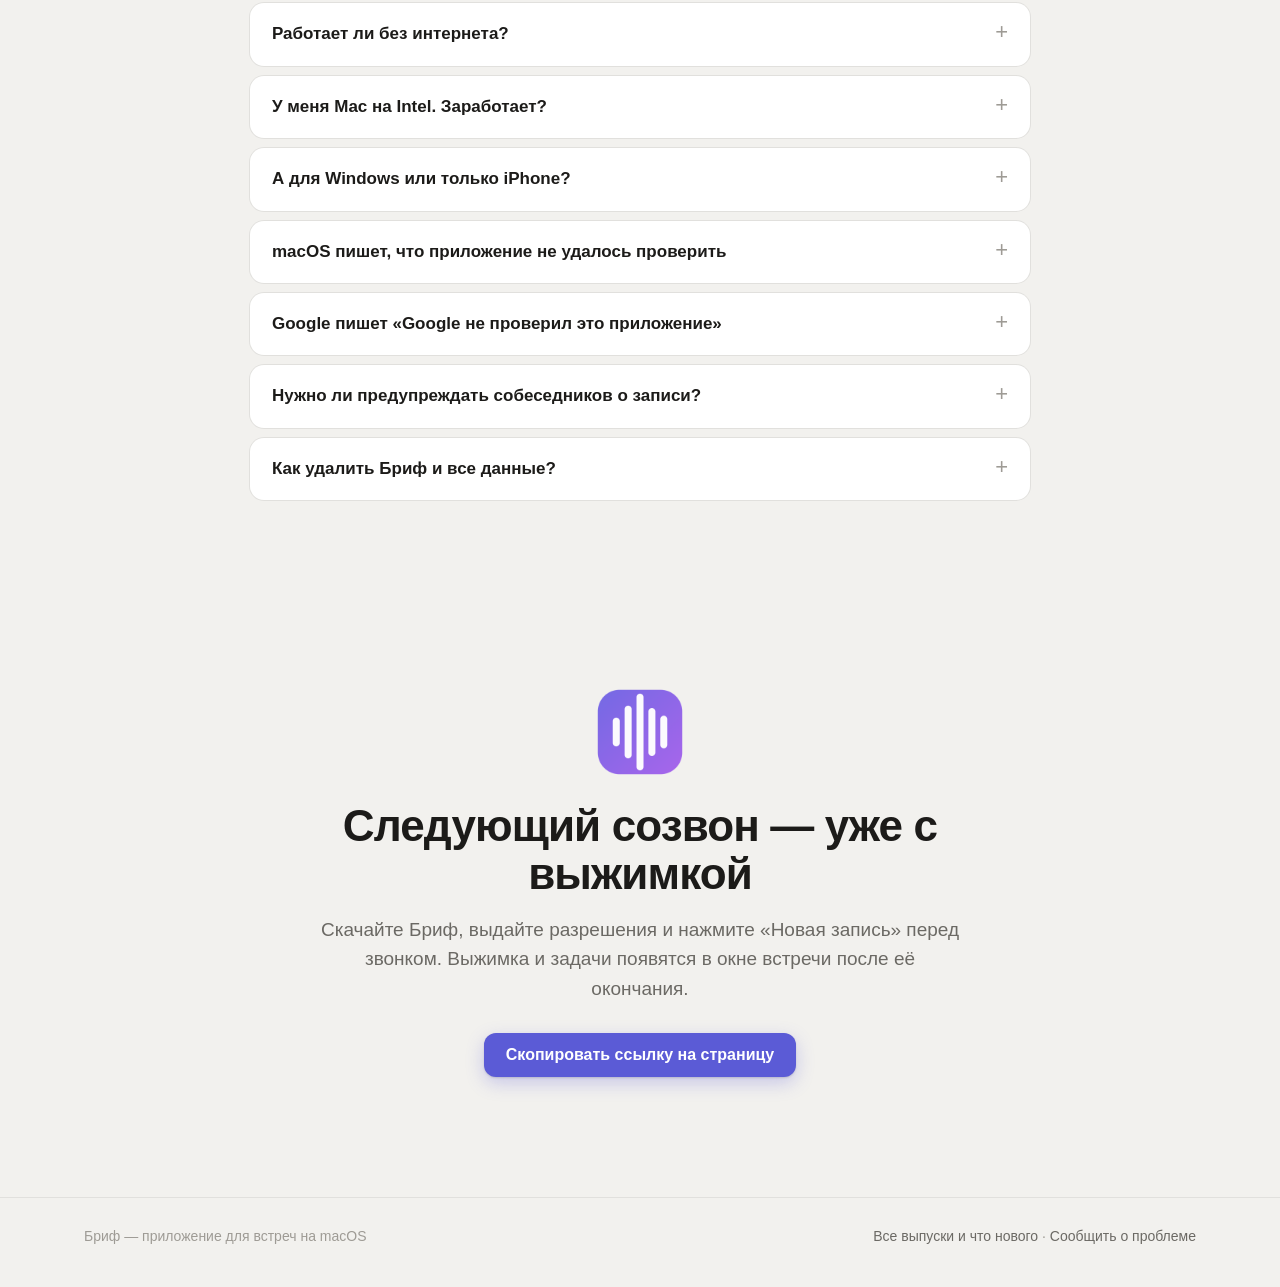
==== commit a52330cb: "Сайт: 9fb7193" ====
--- a/index.html
+++ b/index.html
@@ -8,7 +8,7 @@
 <meta property="og:type" content="website">
 <meta property="og:locale" content="ru_RU">
 <meta property="og:title" content="Будьте в разговоре. Договорённости запишет Бриф">
-<meta property="og:description" content="Бриф записывает созвон и выписывает решения, задачи и сроки. Запись не покидает ваш Mac — речь распознаётся прямо на нём, без облака. Сейчас бесплатно.">
+<meta property="og:description" content="Бриф записывает созвон и выписывает решения, задачи, сроки и исполнителей. Запись не покидает ваш Mac — речь распознаётся прямо на нём, без облака. Сейчас бесплатно.">
 <meta property="og:image" content="https://23brezhnev.github.io/brif-releases/assets/og.png">
 <meta property="og:image:width" content="1200">
 <meta property="og:image:height" content="630">
@@ -43,7 +43,7 @@
   <div class="wrap">
     <span class="eyebrow"><span>Для macOS</span><span>·</span><b>сейчас бесплатно</b></span>
     <h1>Будьте в разговоре.<br> Договорённости запишет&nbsp;Бриф</h1>
-    <p class="lead">Бриф записывает созвон и выписывает решения, задачи и сроки. Запись не покидает ваш Mac — речь распознаётся прямо на нём, без облака.</p>
+    <p class="lead">Бриф записывает созвон и выписывает решения, задачи, сроки и исполнителей. Запись не покидает ваш Mac — речь распознаётся прямо на нём, без облака.</p>
     <div class="cta">
       <a class="btn mac-only" data-download href="https://github.com/23brezhnev/brif-releases/releases/latest">
         <svg viewBox="0 0 24 24" fill="none" stroke="currentColor" stroke-width="2.2" stroke-linecap="round" stroke-linejoin="round"><path d="M12 4v11m0 0-4.5-4.5M12 15l4.5-4.5M5 20h14"/></svg>
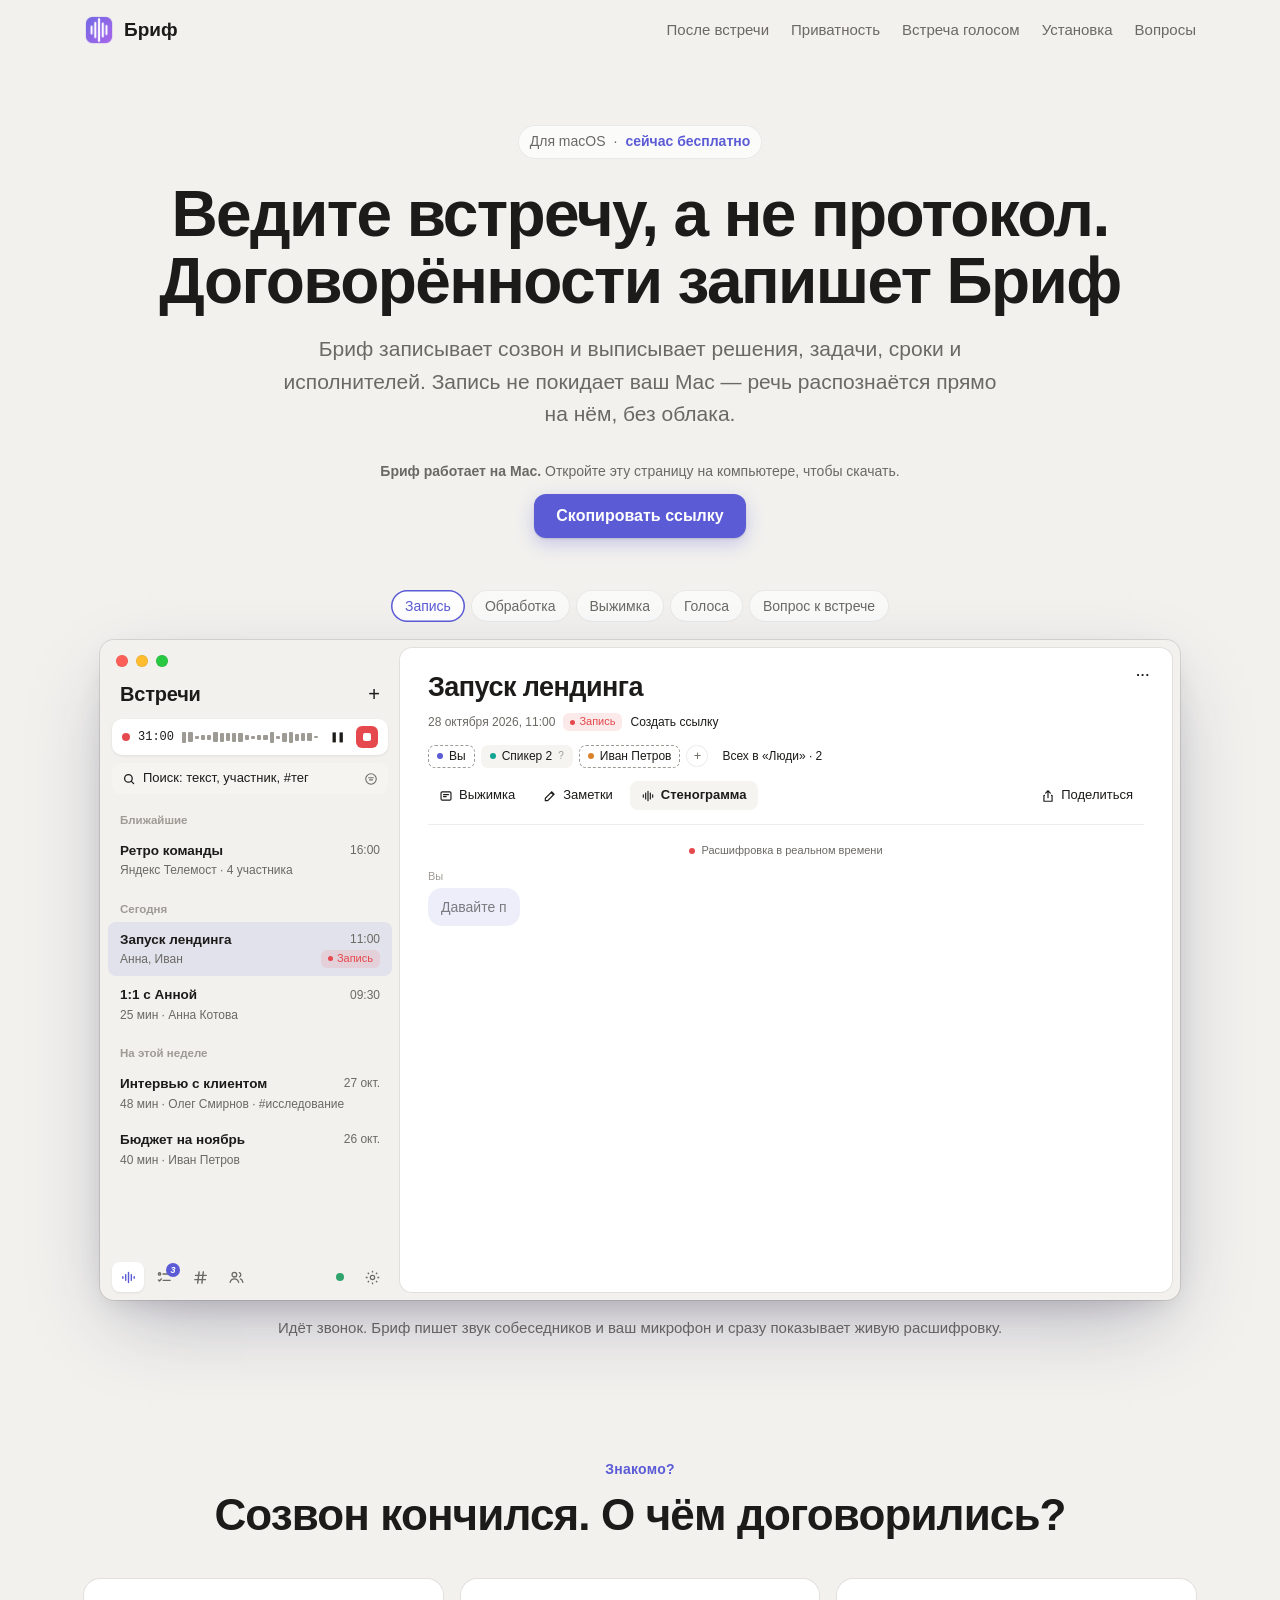
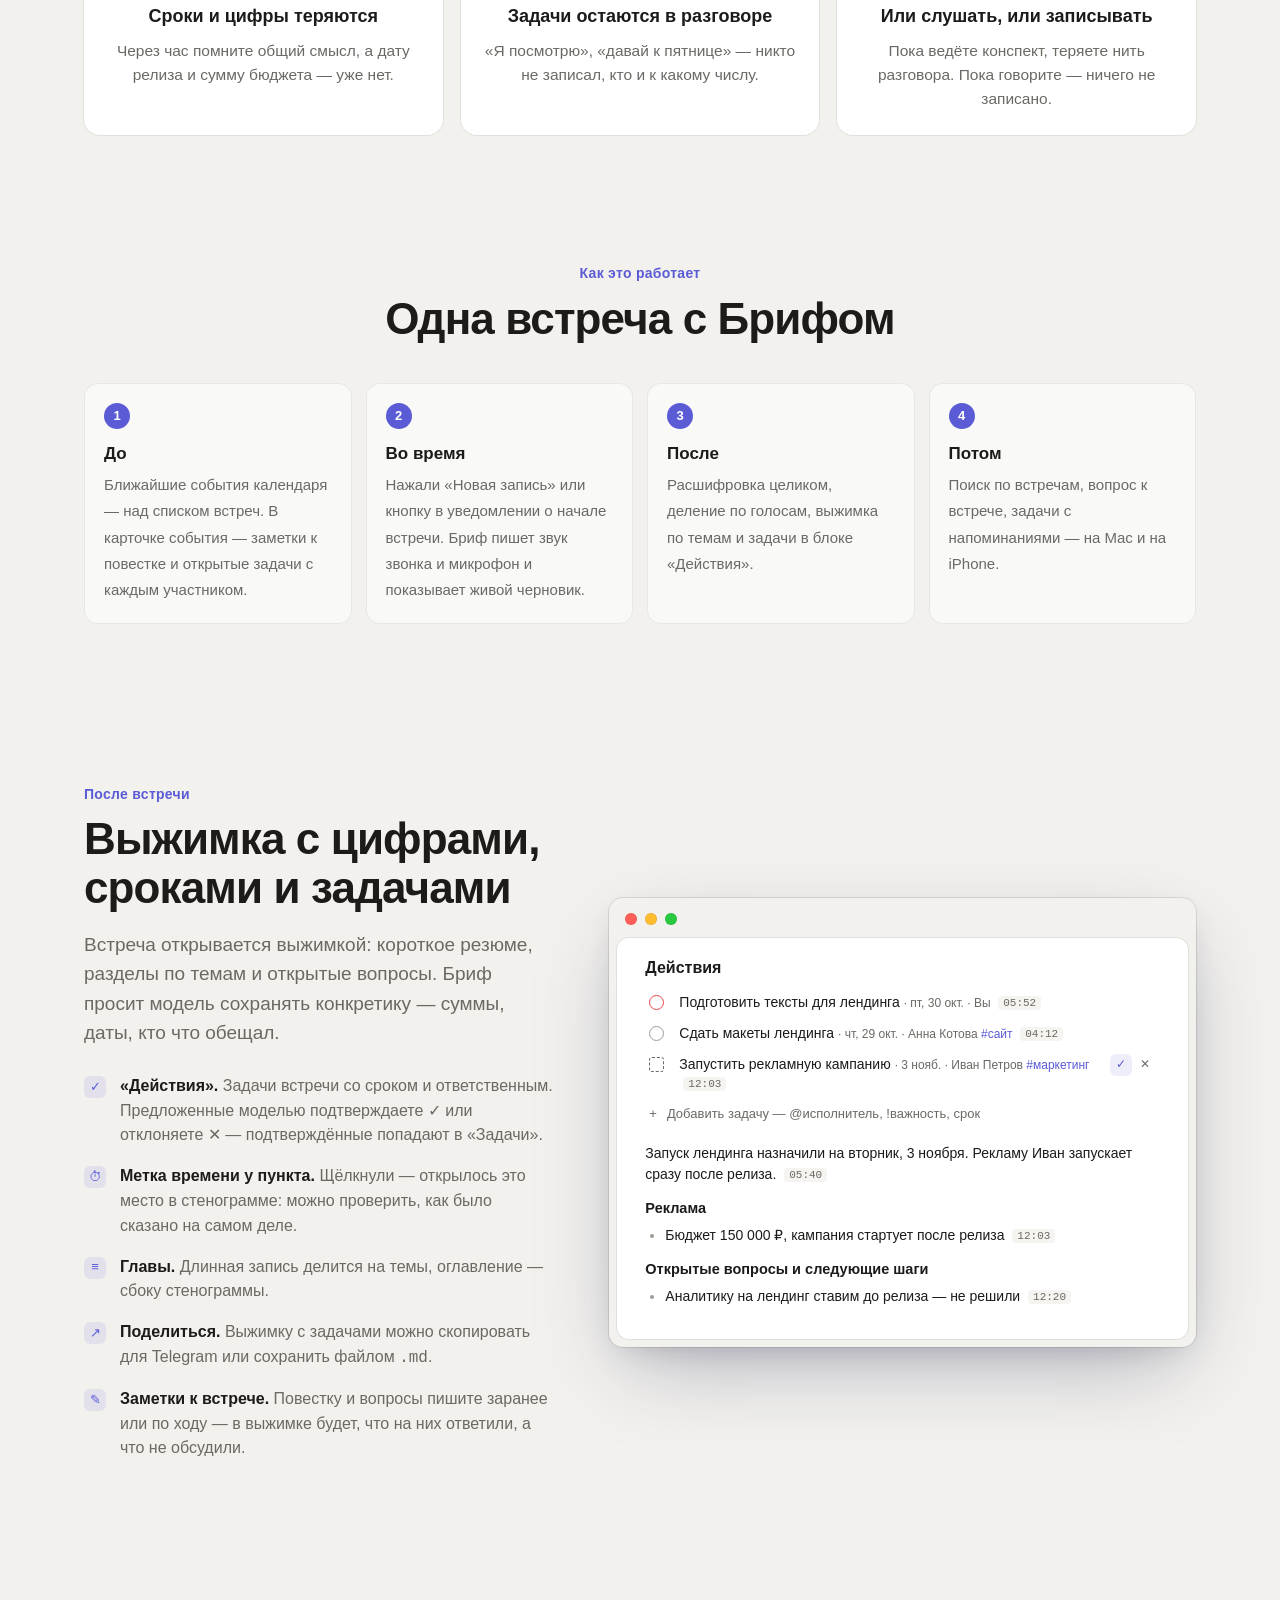
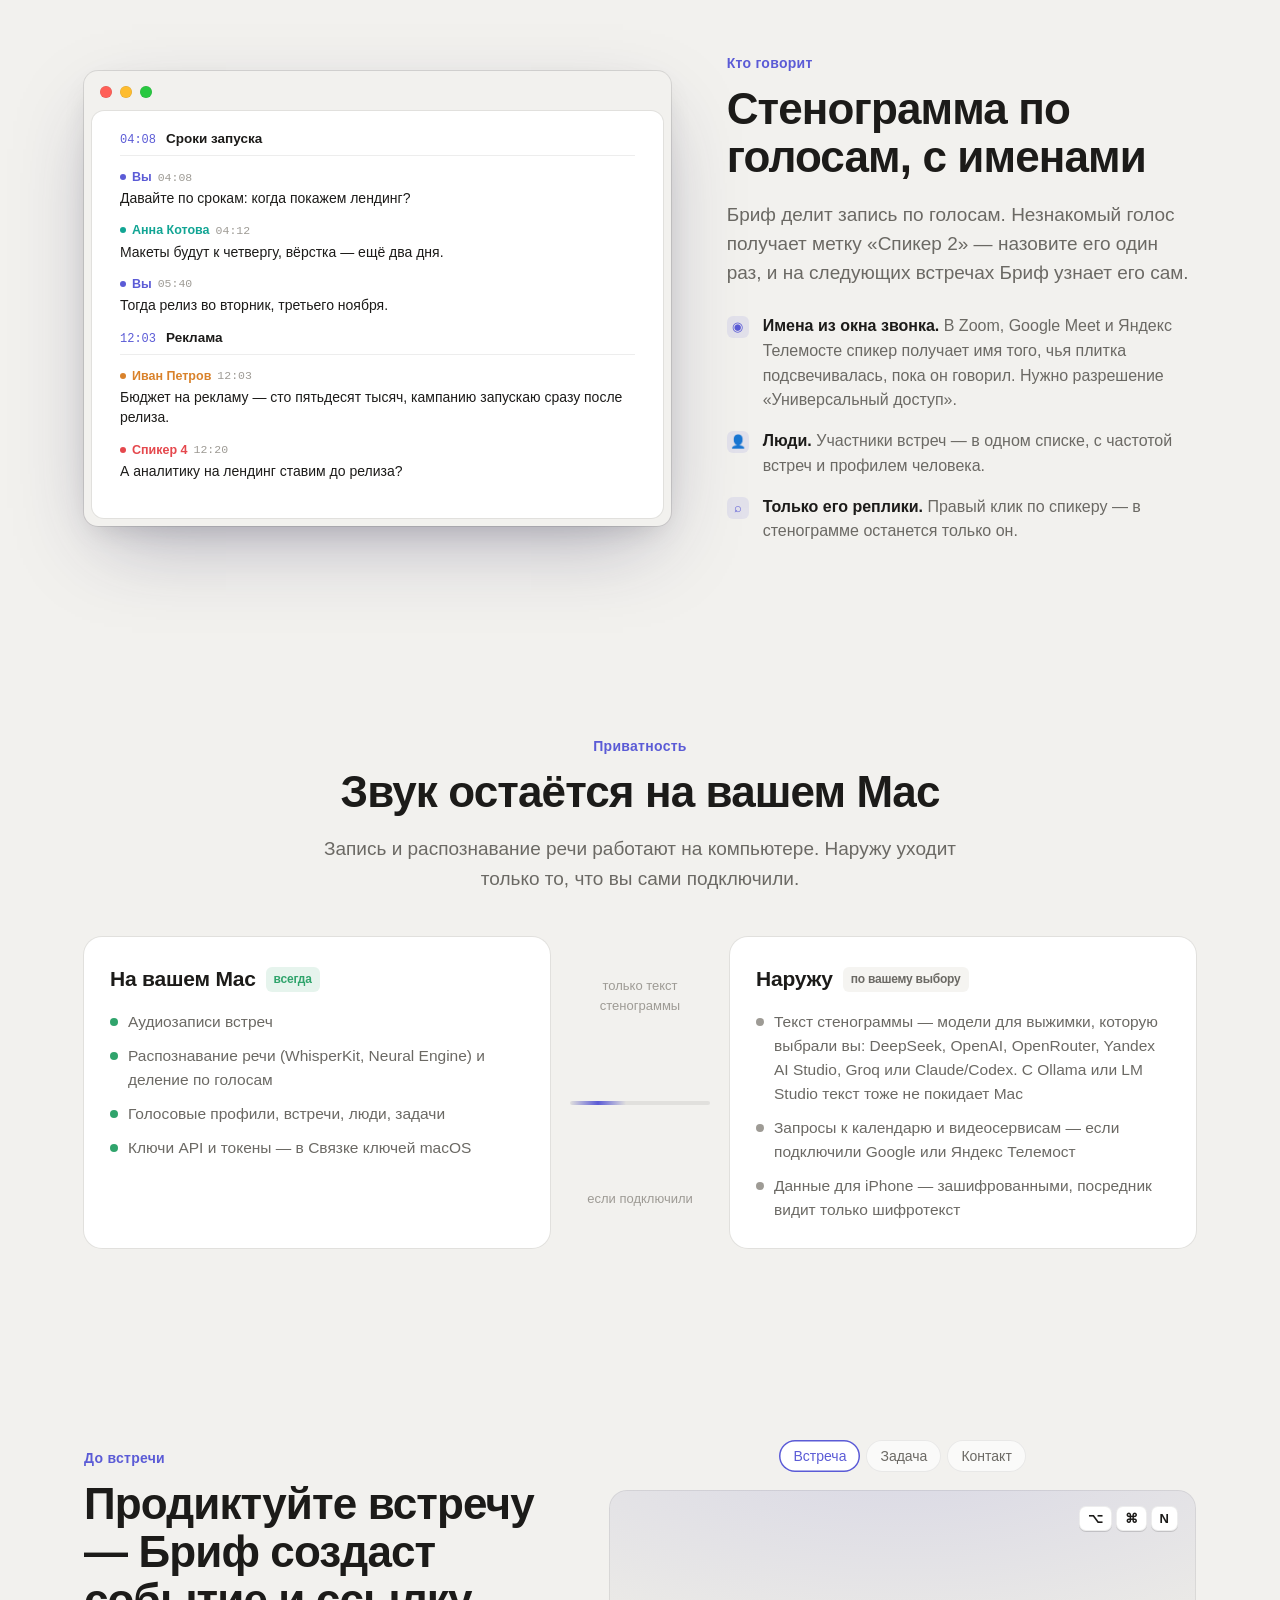
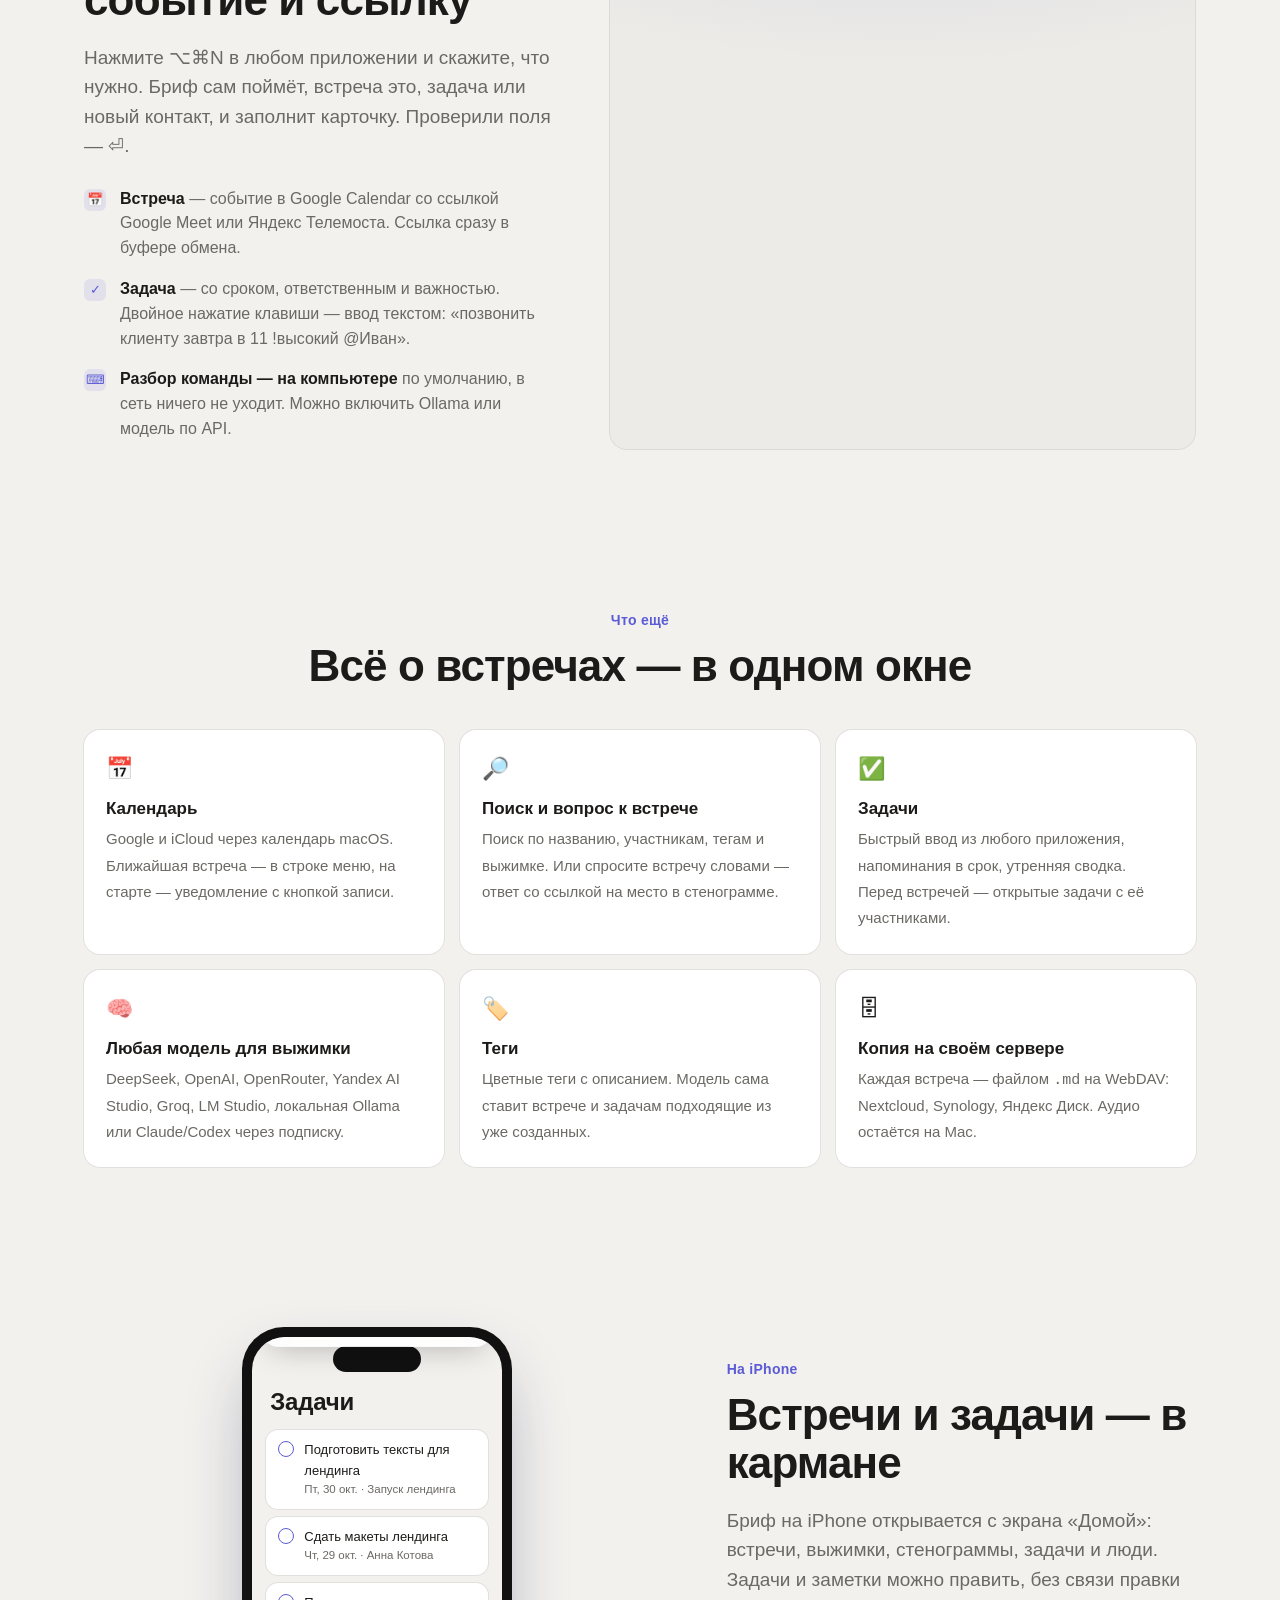
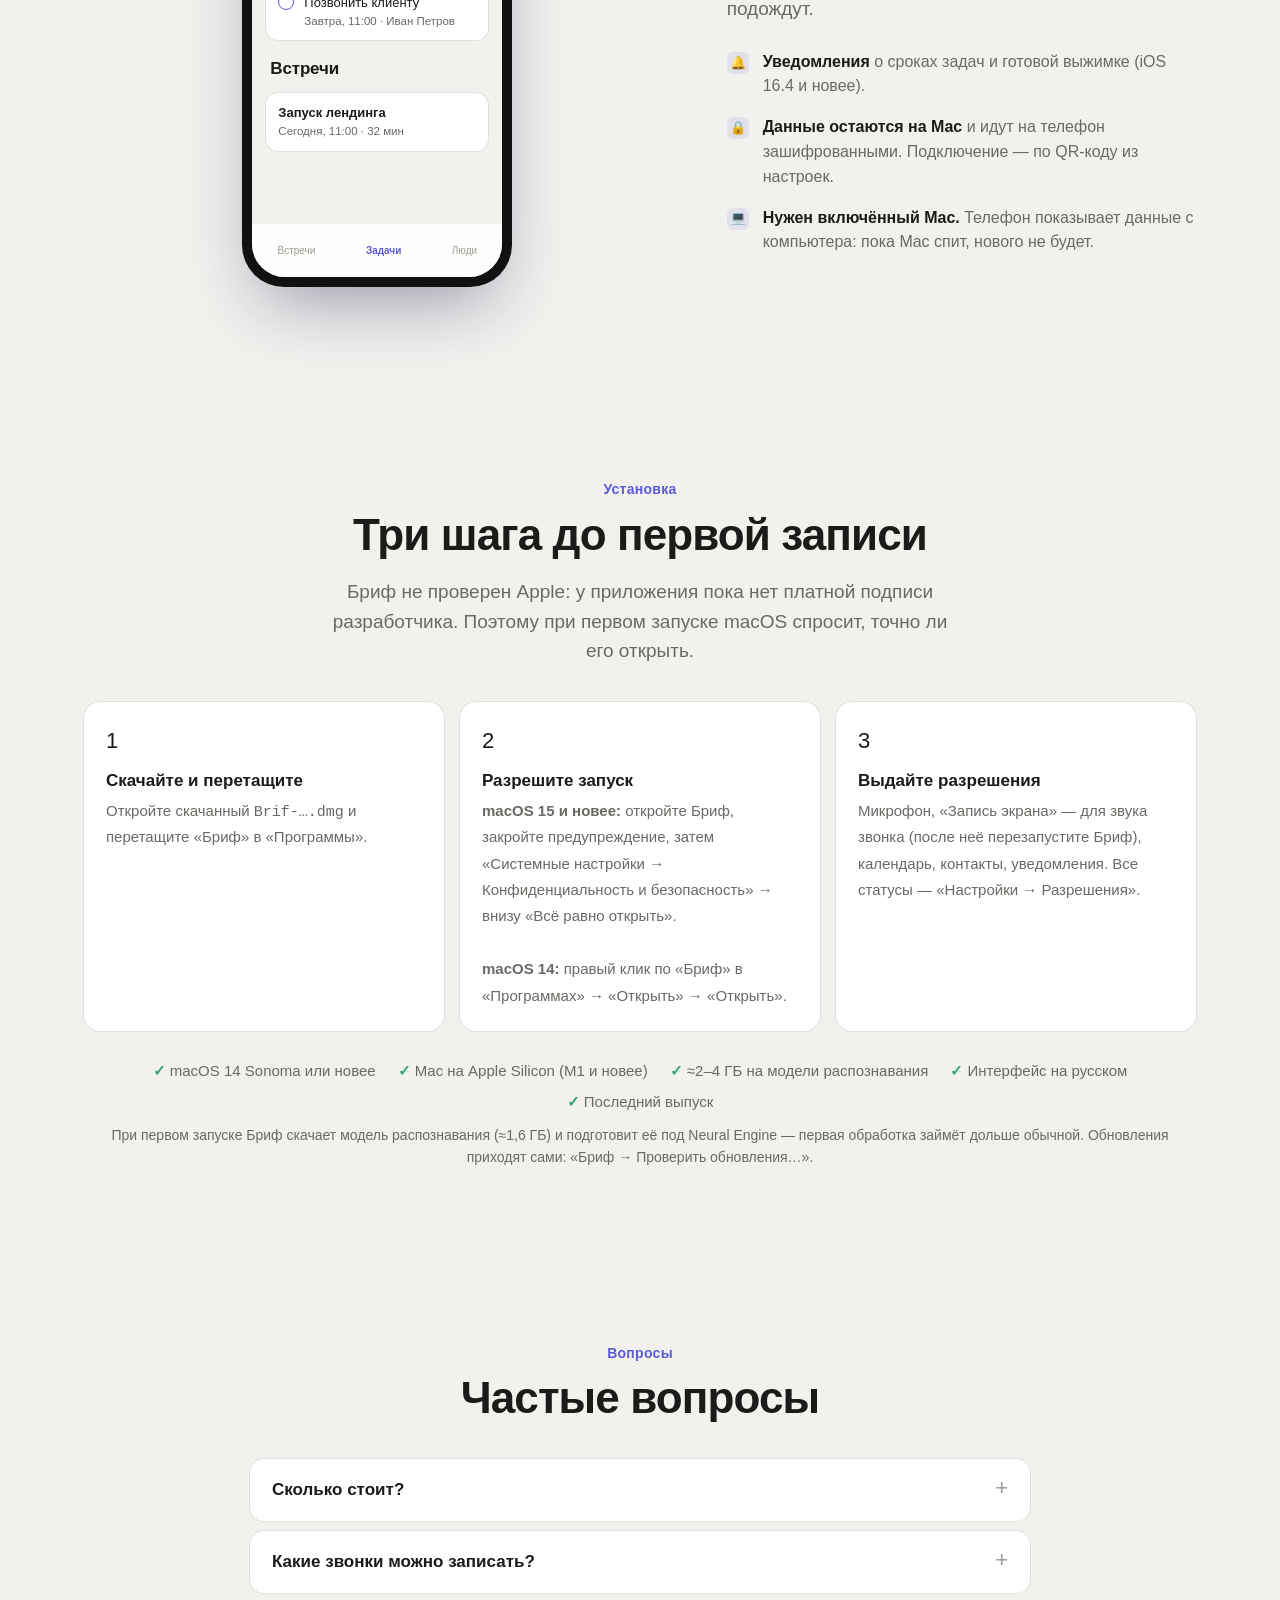
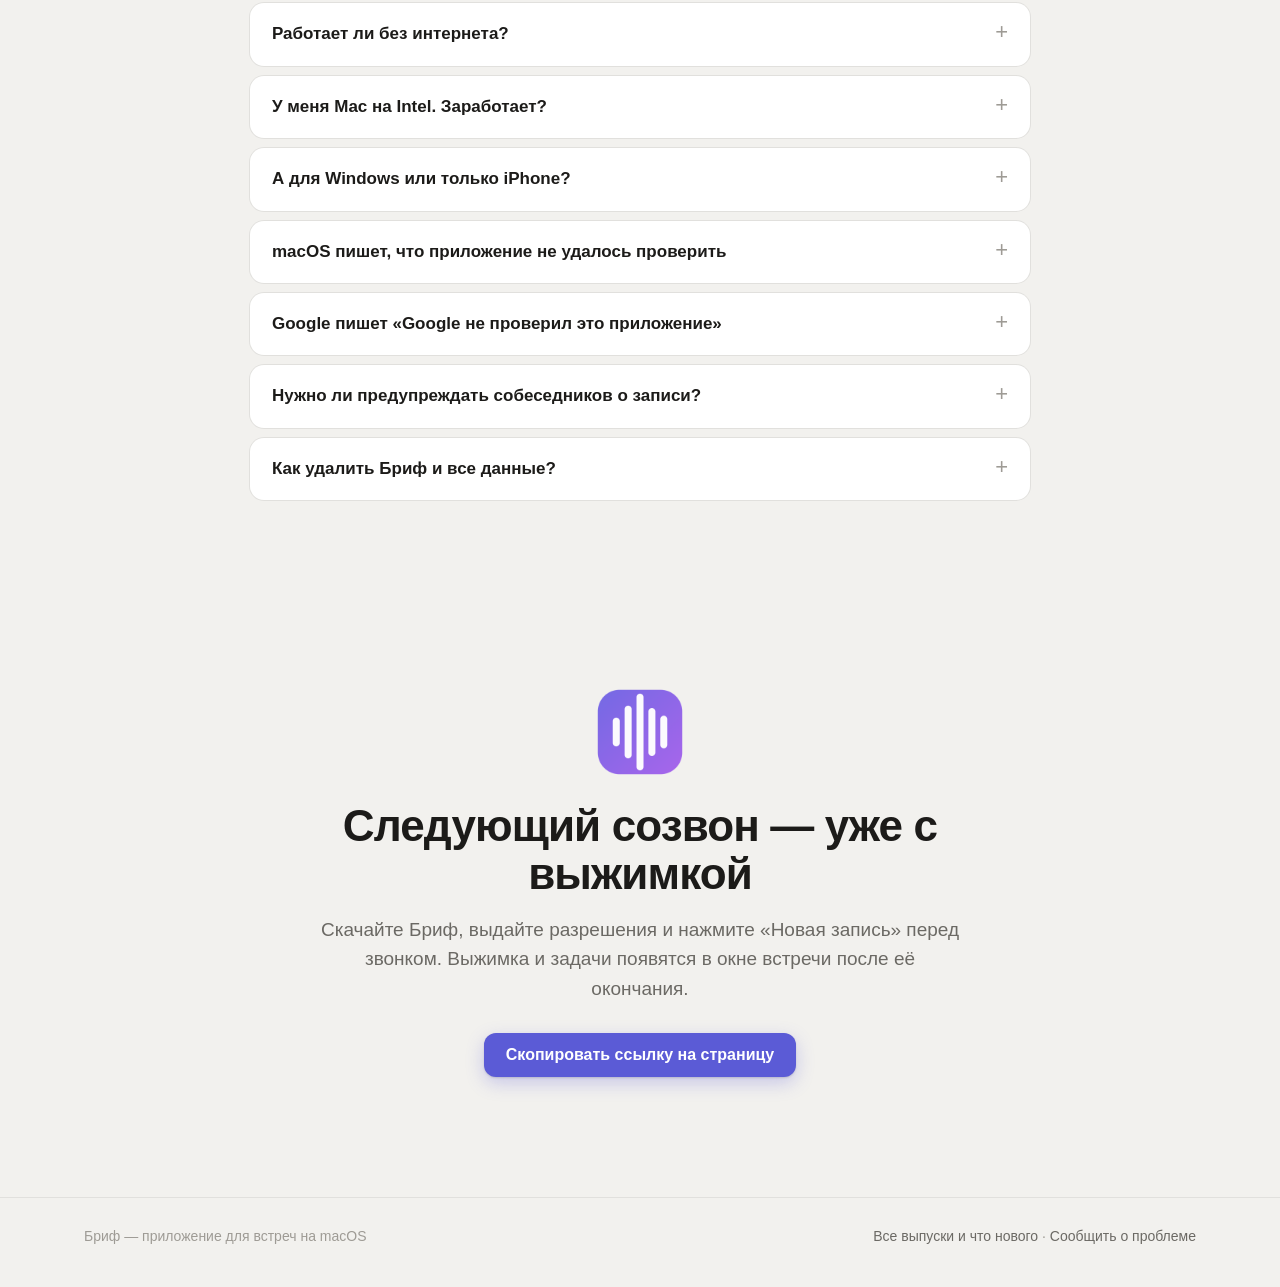
==== commit ec08073b: "Сайт: cd8d30c" ====
--- a/index.html
+++ b/index.html
@@ -3,11 +3,11 @@
 <head>
 <meta charset="utf-8">
 <meta name="viewport" content="width=device-width, initial-scale=1">
-<title>Бриф — слушайте собеседника, договорённости запишет Бриф · macOS</title>
+<title>Бриф — ведите встречу, а не протокол · macOS</title>
 <meta name="description" content="Приложение для Mac: записывает созвон, расшифровывает его на компьютере, делит по голосам и собирает выжимку с задачами. Звук не покидает Mac.">
 <meta property="og:type" content="website">
 <meta property="og:locale" content="ru_RU">
-<meta property="og:title" content="Будьте в разговоре. Договорённости запишет Бриф">
+<meta property="og:title" content="Ведите встречу, а не протокол. Договорённости запишет Бриф">
 <meta property="og:description" content="Бриф записывает созвон и выписывает решения, задачи, сроки и исполнителей. Запись не покидает ваш Mac — речь распознаётся прямо на нём, без облака. Сейчас бесплатно.">
 <meta property="og:image" content="https://23brezhnev.github.io/brif-releases/assets/og.png">
 <meta property="og:image:width" content="1200">
@@ -42,7 +42,7 @@
 <section class="hero">
   <div class="wrap">
     <span class="eyebrow"><span>Для macOS</span><span>·</span><b>сейчас бесплатно</b></span>
-    <h1>Будьте в разговоре.<br> Договорённости запишет&nbsp;Бриф</h1>
+    <h1>Ведите встречу, а&nbsp;не&nbsp;протокол.<br> Договорённости запишет&nbsp;Бриф</h1>
     <p class="lead">Бриф записывает созвон и выписывает решения, задачи, сроки и исполнителей. Запись не покидает ваш Mac — речь распознаётся прямо на нём, без облака.</p>
     <div class="cta">
       <a class="btn mac-only" data-download href="https://github.com/23brezhnev/brif-releases/releases/latest">
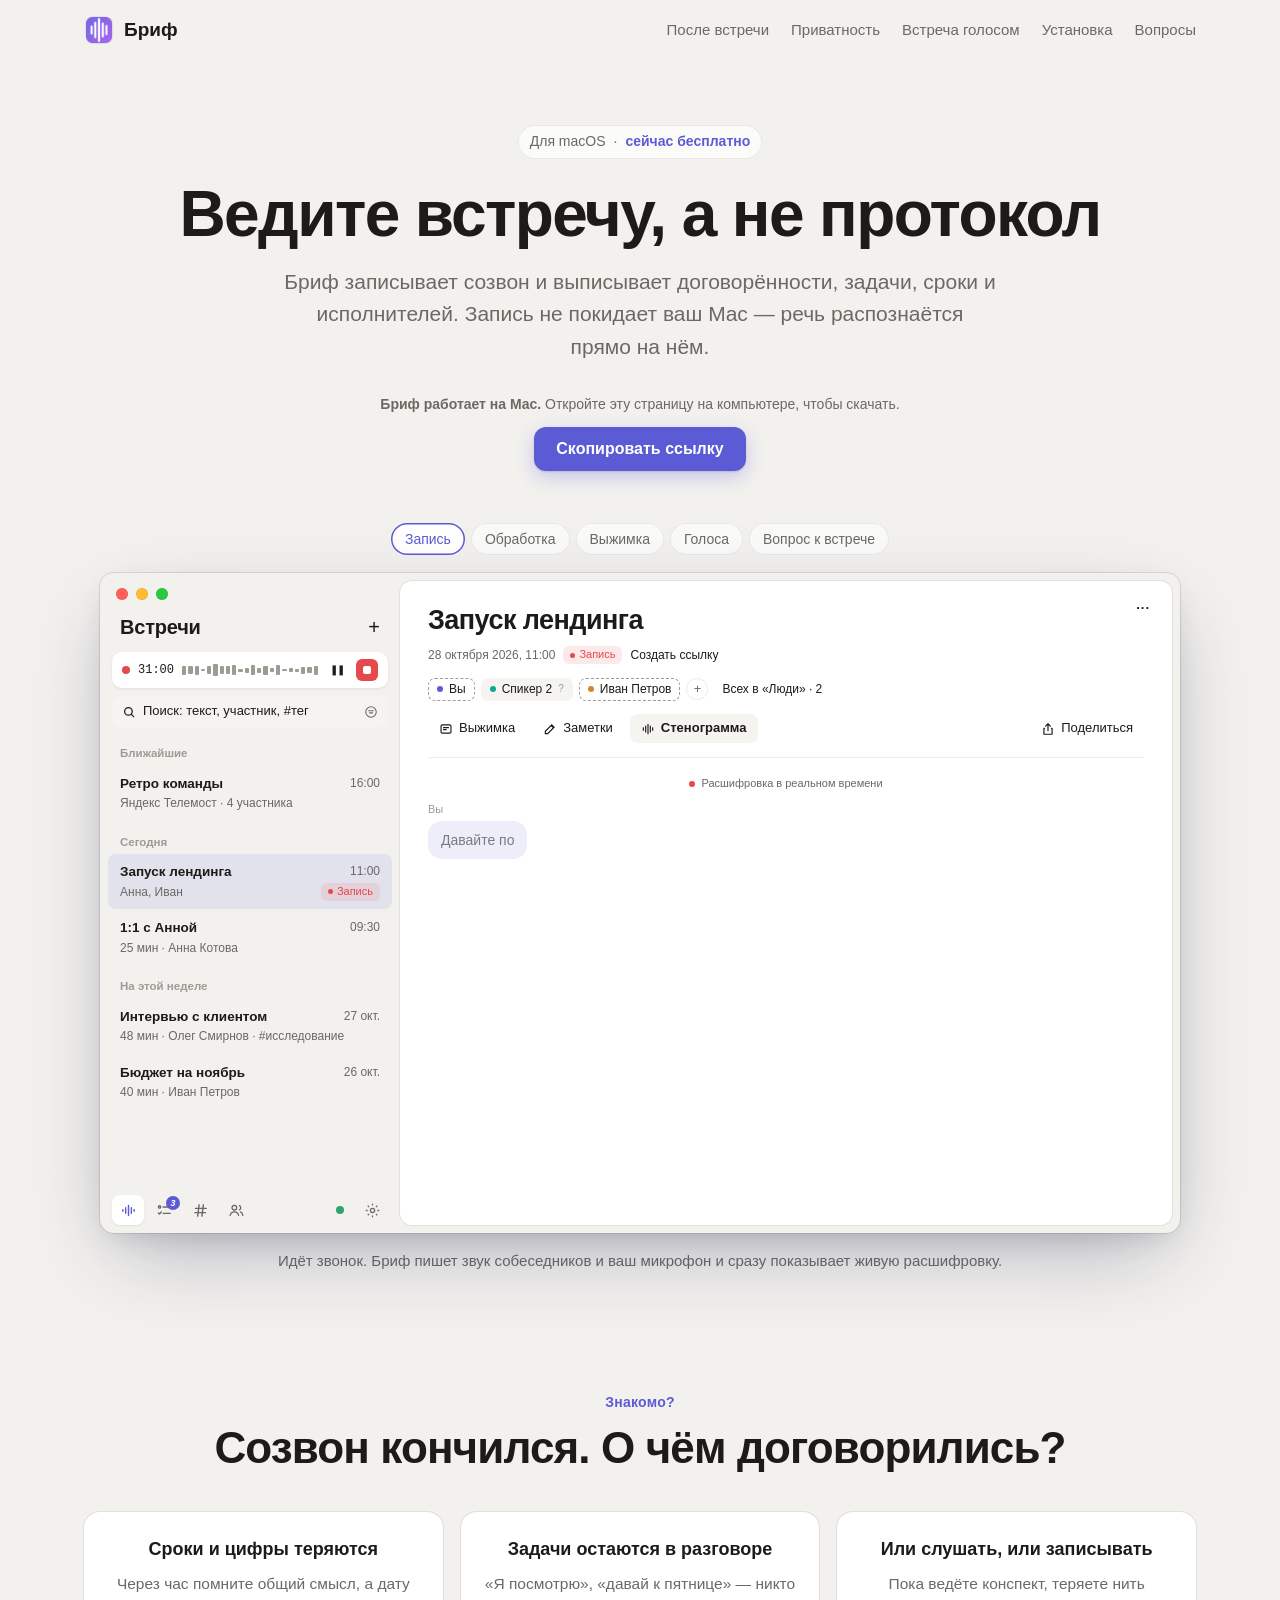
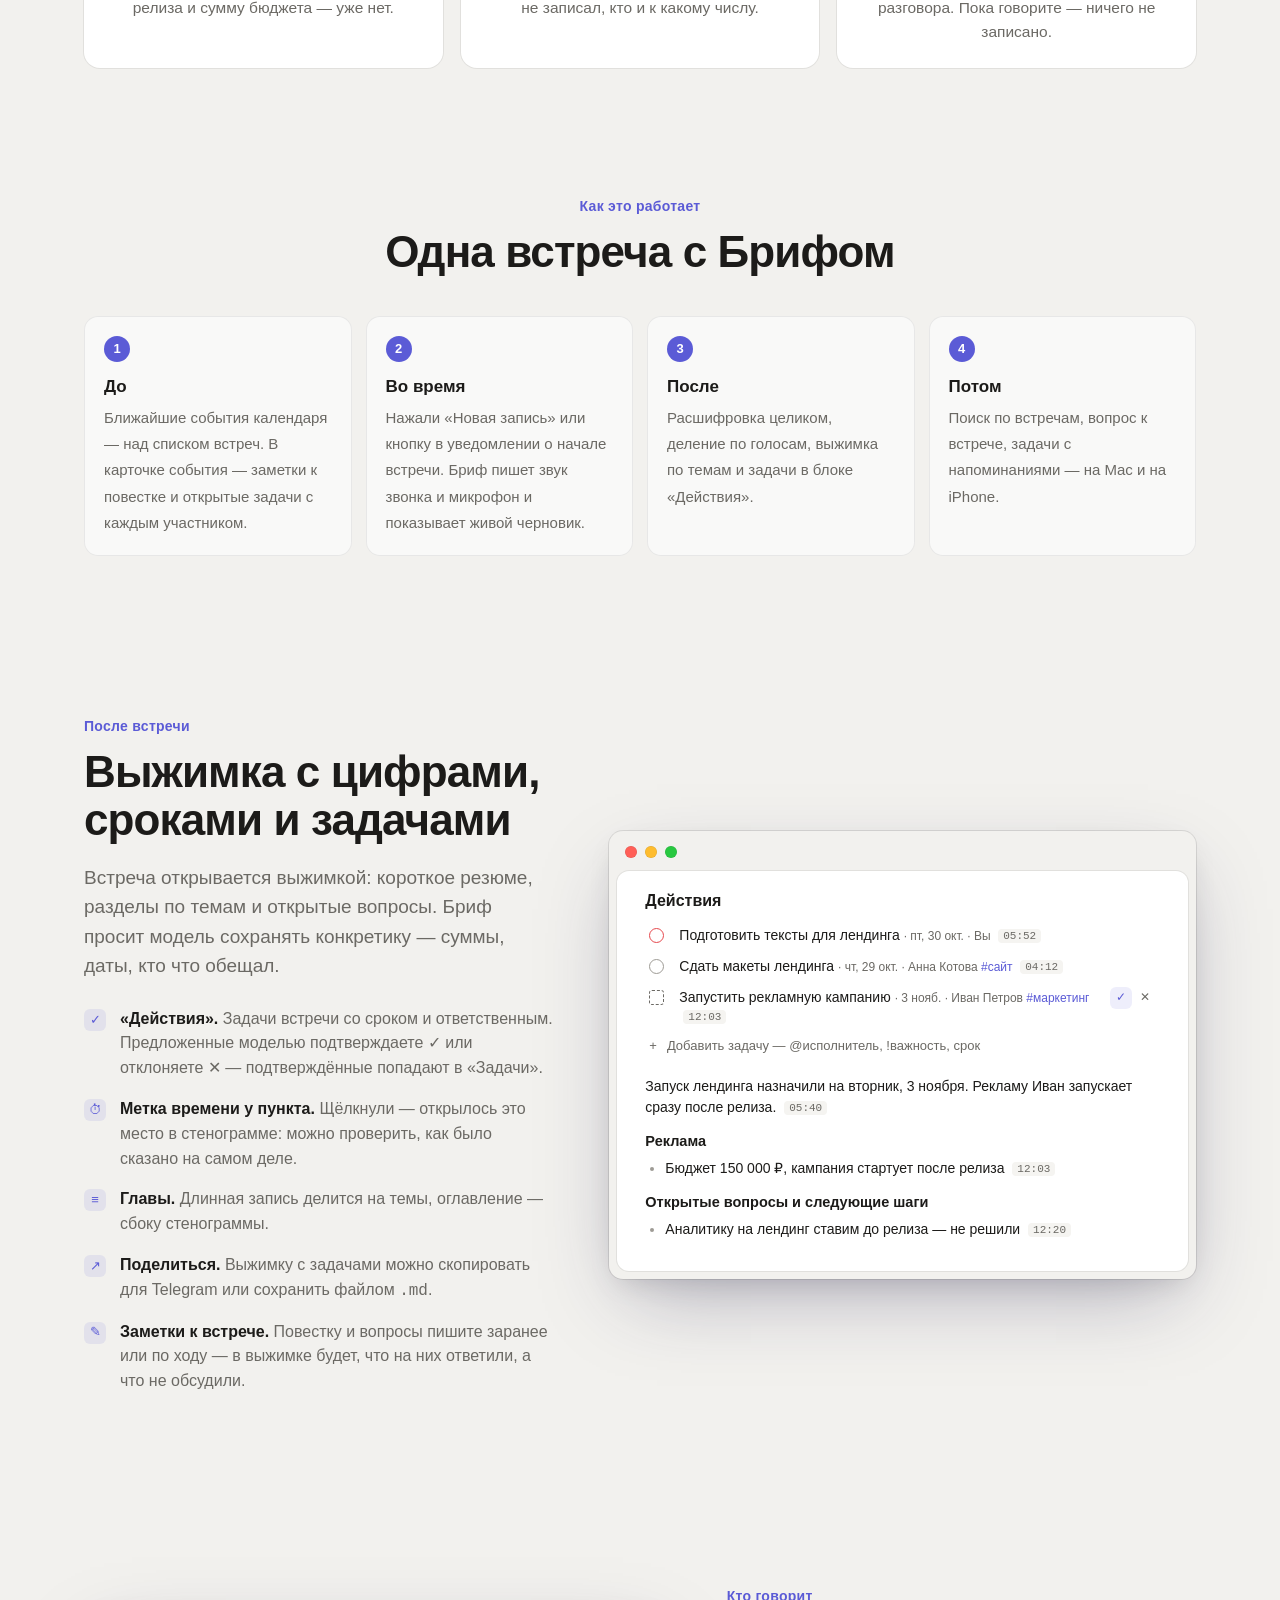
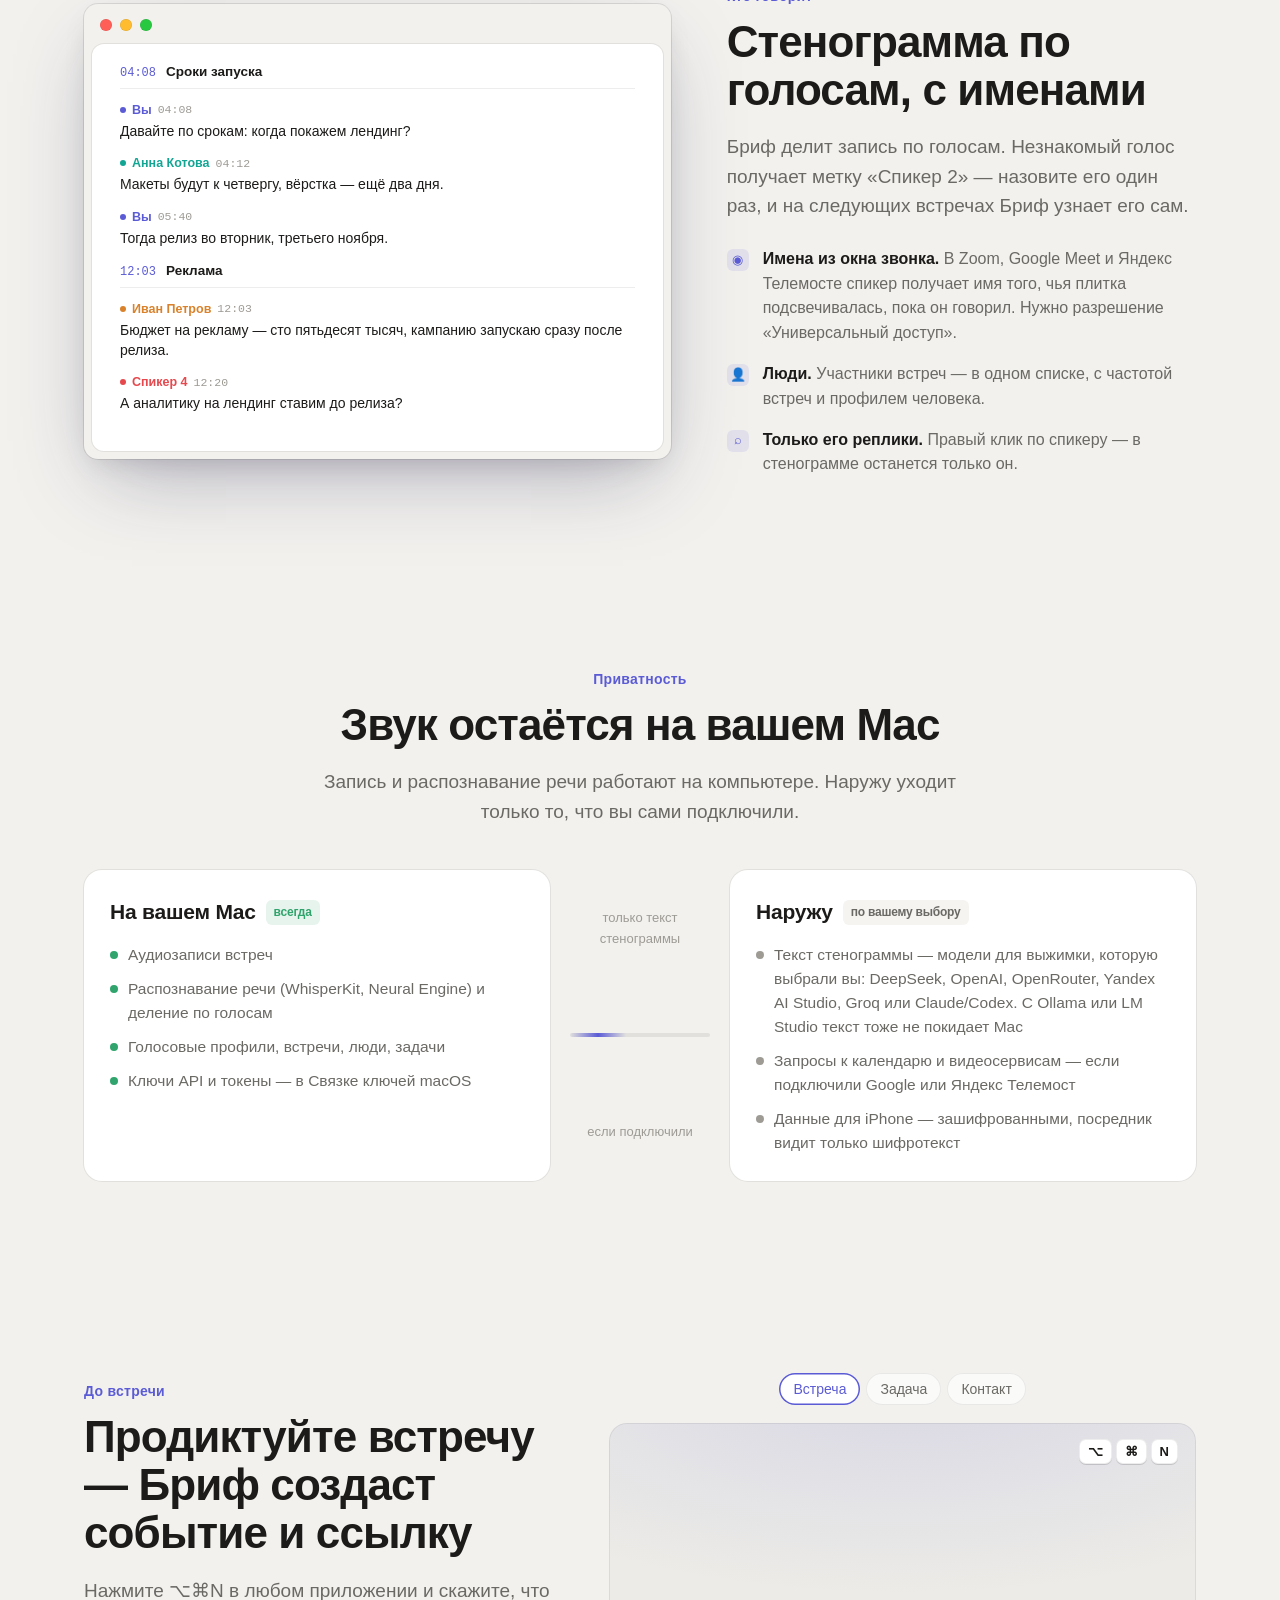
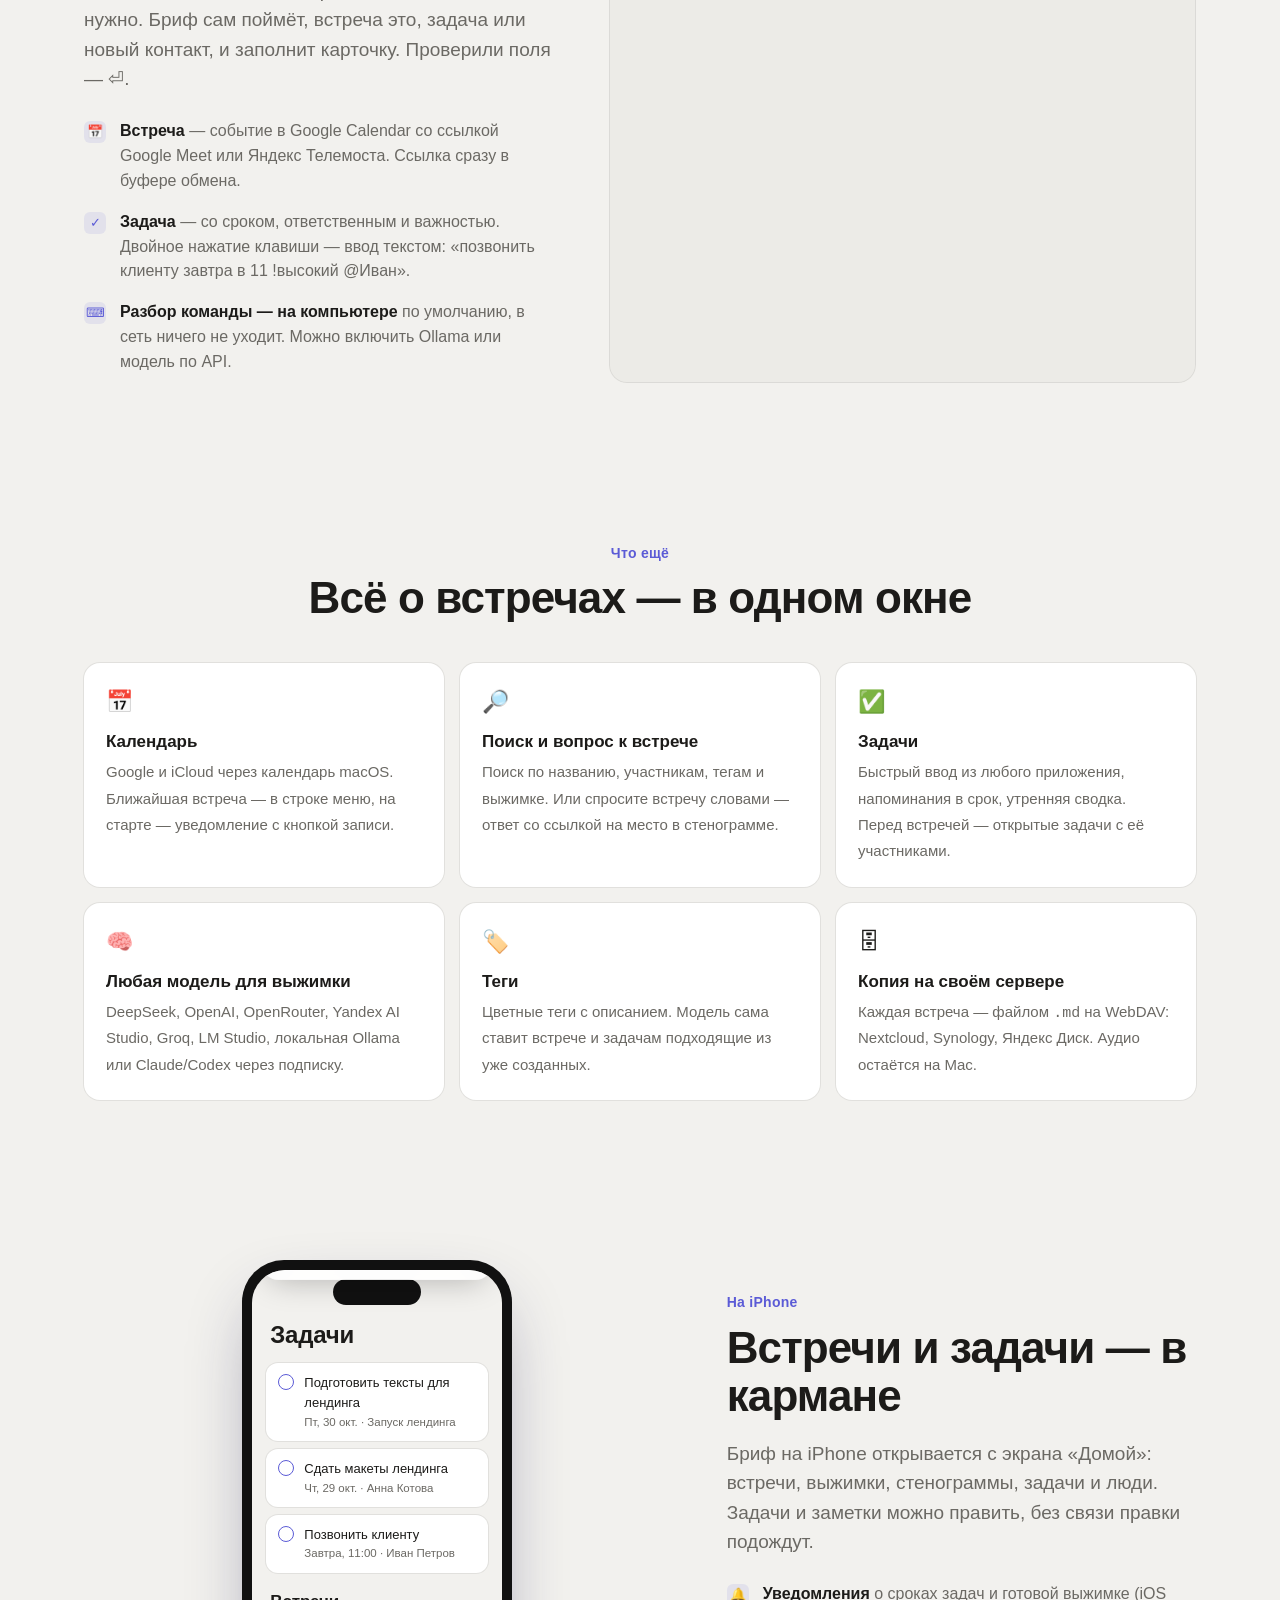
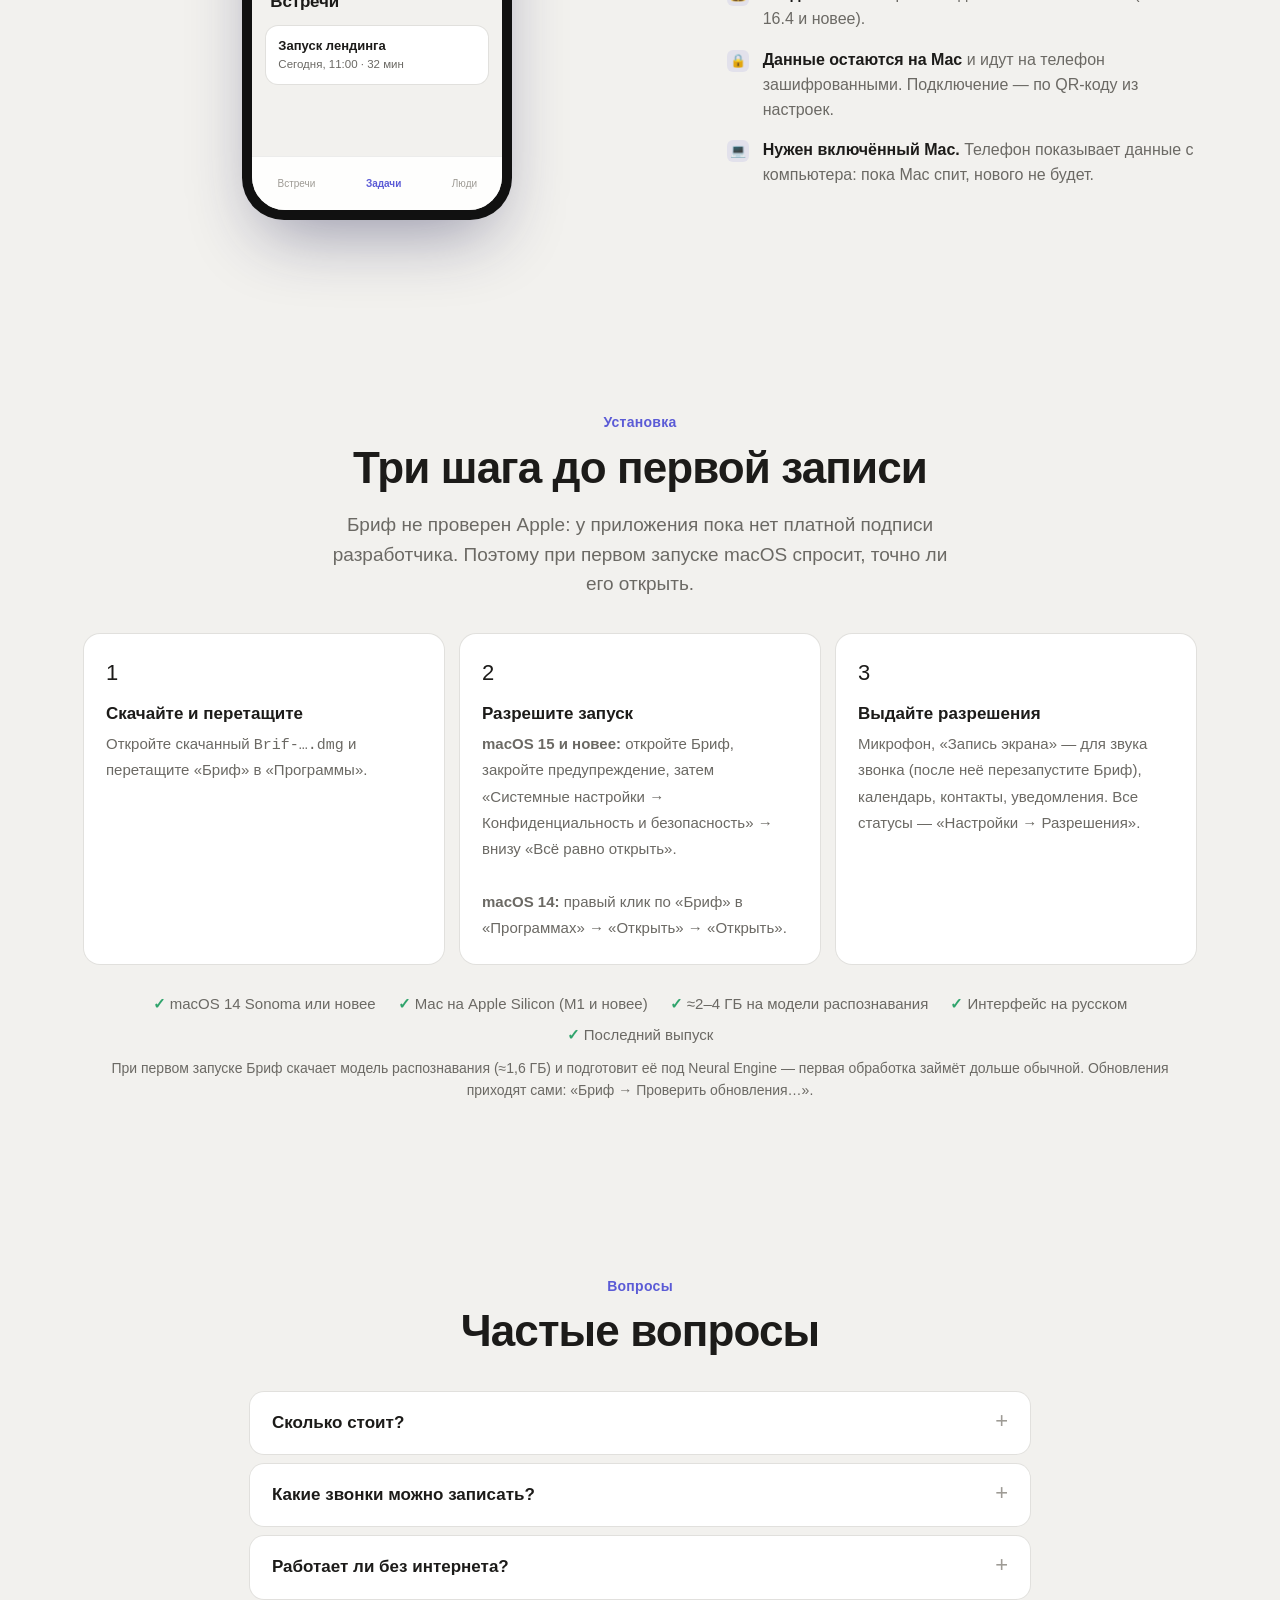
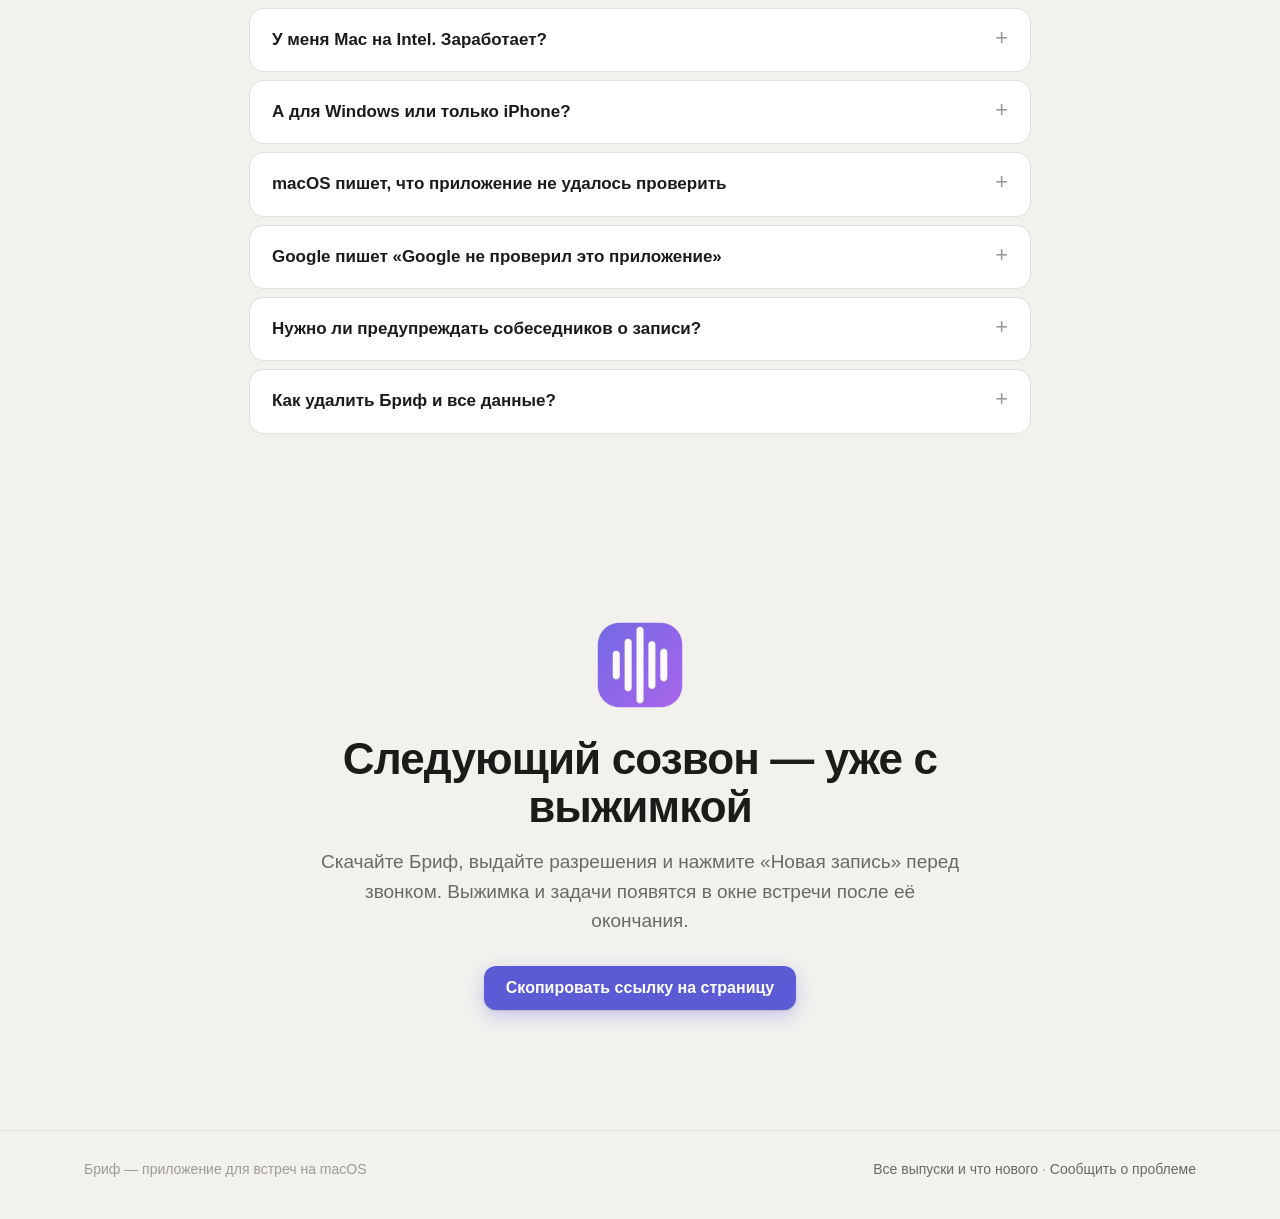
==== commit a96ec480: "Сайт: 77f25c9" ====
--- a/index.html
+++ b/index.html
@@ -4,11 +4,11 @@
 <meta charset="utf-8">
 <meta name="viewport" content="width=device-width, initial-scale=1">
 <title>Бриф — ведите встречу, а не протокол · macOS</title>
-<meta name="description" content="Приложение для Mac: записывает созвон, расшифровывает его на компьютере, делит по голосам и собирает выжимку с задачами. Звук не покидает Mac.">
+<meta name="description" content="Бриф записывает созвон и выписывает договорённости, задачи, сроки и исполнителей. Запись не покидает ваш Mac — речь распознаётся прямо на нём.">
 <meta property="og:type" content="website">
 <meta property="og:locale" content="ru_RU">
-<meta property="og:title" content="Ведите встречу, а не протокол. Договорённости запишет Бриф">
-<meta property="og:description" content="Бриф записывает созвон и выписывает решения, задачи, сроки и исполнителей. Запись не покидает ваш Mac — речь распознаётся прямо на нём, без облака. Сейчас бесплатно.">
+<meta property="og:title" content="Бриф — ведите встречу, а не протокол">
+<meta property="og:description" content="Бриф записывает созвон и выписывает договорённости, задачи, сроки и исполнителей. Запись не покидает ваш Mac — речь распознаётся прямо на нём. Сейчас бесплатно.">
 <meta property="og:image" content="https://23brezhnev.github.io/brif-releases/assets/og.png">
 <meta property="og:image:width" content="1200">
 <meta property="og:image:height" content="630">
@@ -42,8 +42,8 @@
 <section class="hero">
   <div class="wrap">
     <span class="eyebrow"><span>Для macOS</span><span>·</span><b>сейчас бесплатно</b></span>
-    <h1>Ведите встречу, а&nbsp;не&nbsp;протокол.<br> Договорённости запишет&nbsp;Бриф</h1>
-    <p class="lead">Бриф записывает созвон и выписывает решения, задачи, сроки и исполнителей. Запись не покидает ваш Mac — речь распознаётся прямо на нём, без облака.</p>
+    <h1>Ведите встречу, а&nbsp;не&nbsp;протокол</h1>
+    <p class="lead">Бриф записывает созвон и выписывает договорённости, задачи, сроки и исполнителей. Запись не покидает ваш Mac — речь распознаётся прямо&nbsp;на&nbsp;нём.</p>
     <div class="cta">
       <a class="btn mac-only" data-download href="https://github.com/23brezhnev/brif-releases/releases/latest">
         <svg viewBox="0 0 24 24" fill="none" stroke="currentColor" stroke-width="2.2" stroke-linecap="round" stroke-linejoin="round"><path d="M12 4v11m0 0-4.5-4.5M12 15l4.5-4.5M5 20h14"/></svg>
